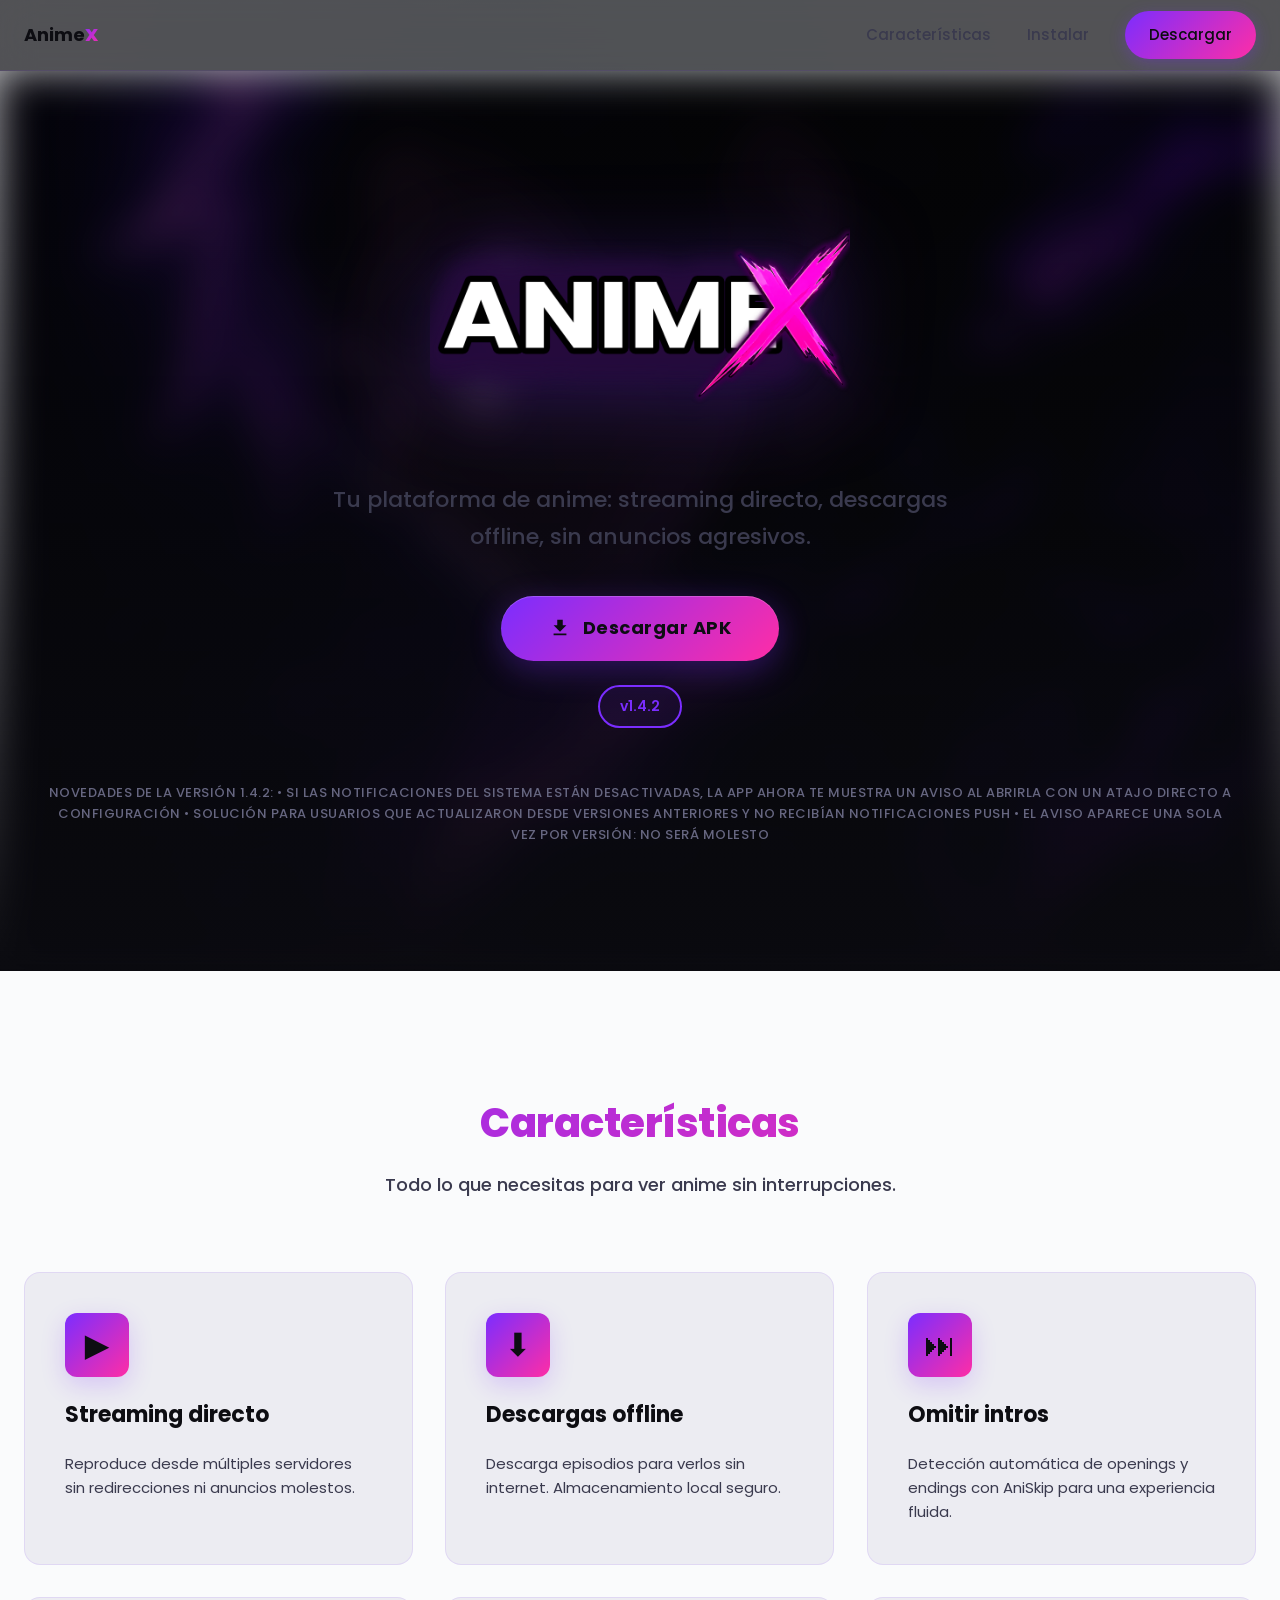
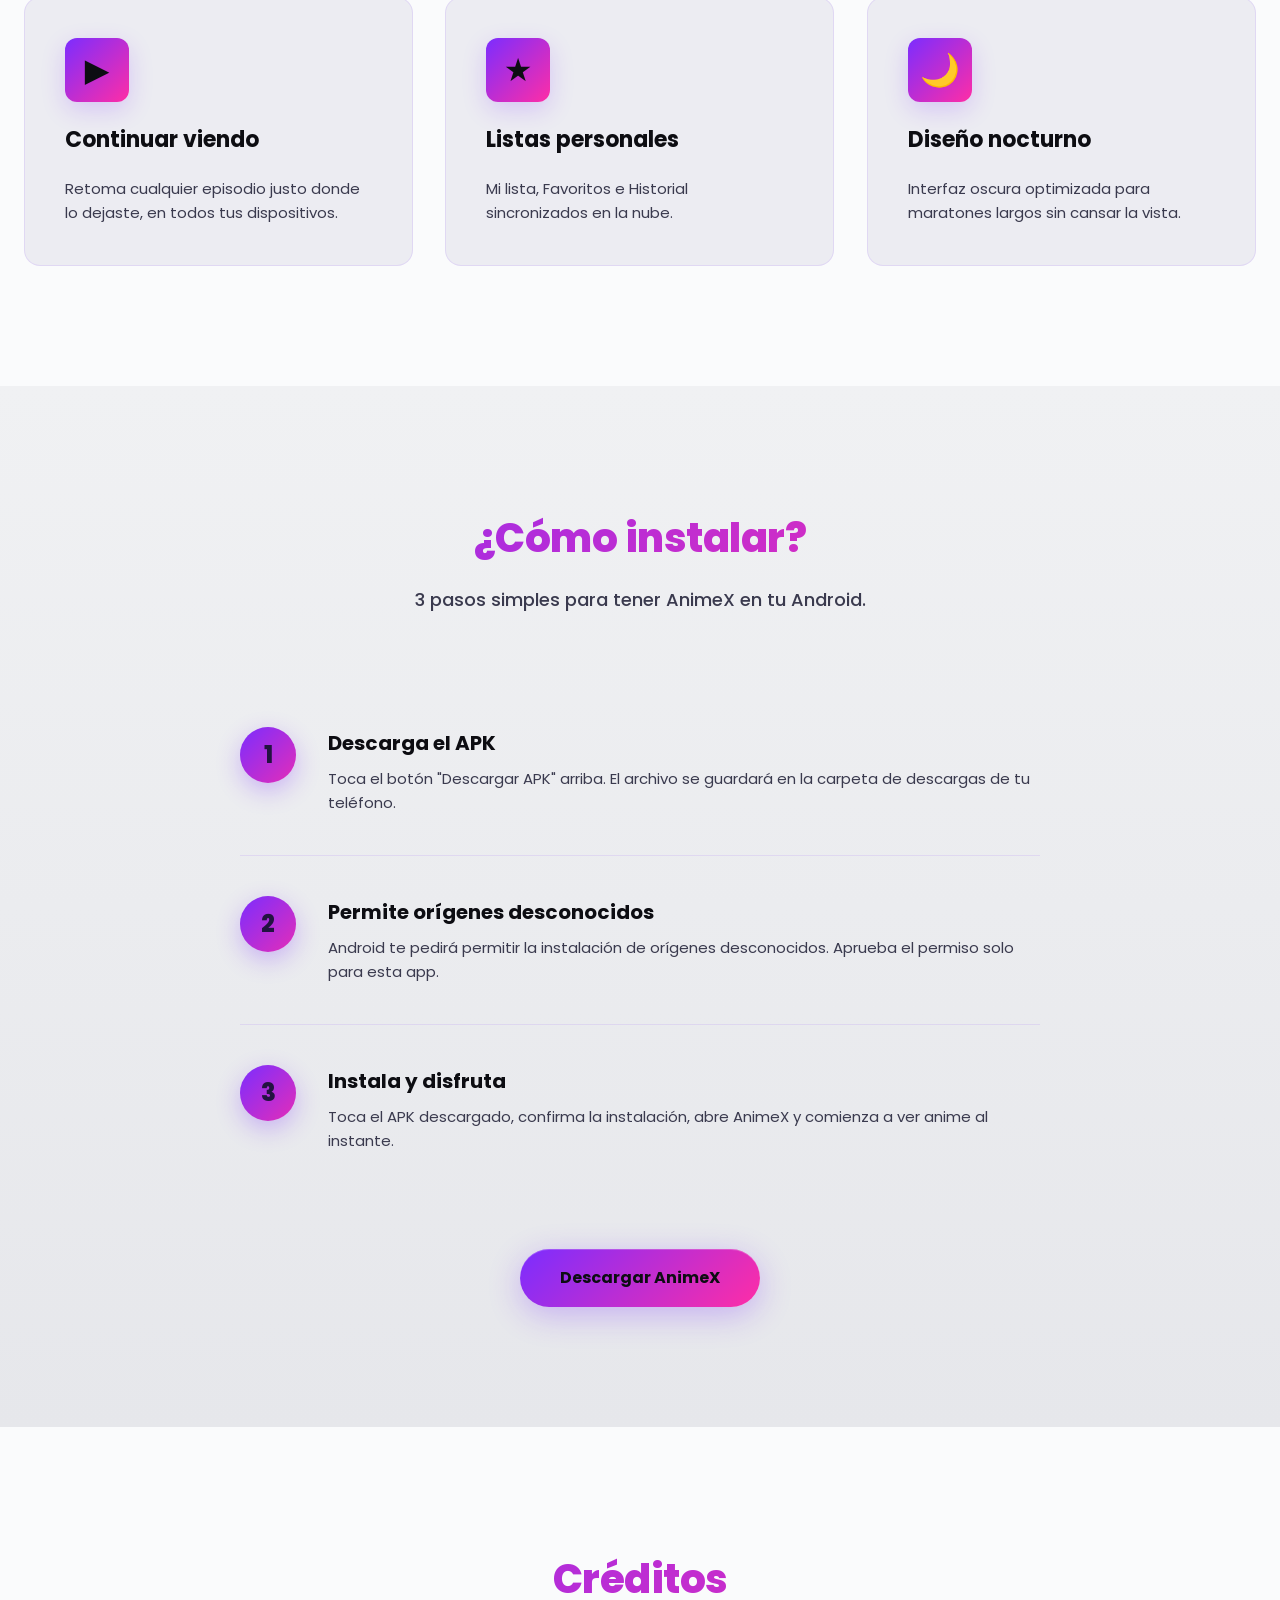
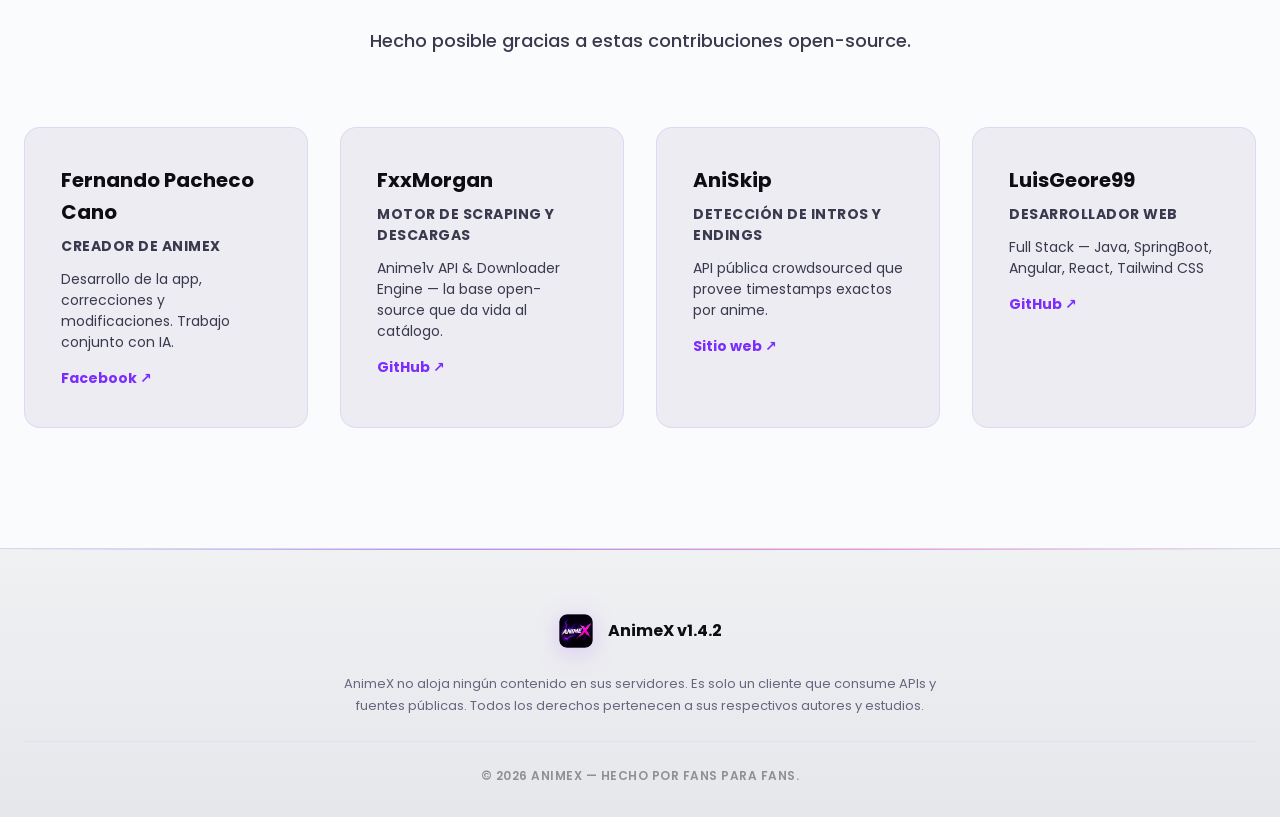
==== index.html @ 06f6b55a "Mejorando la interfaz para la vista Deskstop" ====
<!DOCTYPE html>
<html lang="es">
<head>
    <meta charset="UTF-8">
    <meta name="viewport" content="width=device-width, initial-scale=1.0">
    <meta name="description" content="AnimeX — Plataforma de streaming de anime con descargas offline, sin anuncios agresivos.">
    <meta name="theme-color" content="#0A0A0F">
    <meta name="color-scheme" content="dark light">
    <title>AnimeX — Streaming de anime sin anuncios agresivos</title>
    <link rel="icon" href="assets/icono.ico" type="image/x-icon">
    <link rel="stylesheet" href="styles.css">
    <link href="https://fonts.googleapis.com/css2?family=Poppins:wght@400;500;600;700;800&display=swap" rel="stylesheet">
</head>
<body>

    <!-- ─────── Header ─────── -->
    <header class="header" role="banner">
        <div class="header-inner">
            <a href="/" class="logo" title="AnimeX - Inicio">
                <span>Anime<span class="logo-x">X</span></span>
            </a>
            <nav class="nav" role="navigation" aria-label="Navegación principal">
                <a href="#features" aria-label="Ver características">Características</a>
                <a href="#install" aria-label="Cómo instalar">Instalar</a>
                <a href="#download" class="nav-cta" role="button" aria-label="Descargar APK de AnimeX">Descargar</a>
            </nav>
        </div>
    </header>

    <!-- ─────── Hero ─────── -->
    <section id="hero" class="hero" role="main" aria-label="Sección principal">
        <div class="hero-bg" aria-hidden="true"></div>
        <div class="hero-overlay" aria-hidden="true"></div>
        
        <div class="container hero-content">
            <img src="assets/ANIMEX.webp" alt="AnimeX - Logotipo Principal" class="hero-logo">
            <h1 class="hero-tagline">
                Tu plataforma de anime: streaming directo, descargas offline, sin anuncios agresivos.
            </h1>
        
            <a id="download-btn" href="#" class="btn-primary btn-lg" download aria-label="Descargar aplicación APK">
                <svg width="22" height="22" viewBox="0 0 24 24" fill="currentColor" aria-hidden="true"> 
                    <path d="M5 20h14v-2H5v2zM19 9h-4V3H9v6H5l7 7 7-7z"/>
                </svg>
                Descargar APK
            </a>
            <br>
            <div class="hero-version" role="status" aria-live="polite">
                <span id="version-tag" aria-label="Versión actual">cargando…</span>
            </div>
            <p class="hero-meta" id="release-notes-preview" aria-label="Información de la versión">
                Última versión disponible
            </p>
        </div>
    </section>

    <!-- ─────── Features ─────── -->
    <section id="features" class="section" role="region" aria-labelledby="features-title">
        <div class="container">
            <h2 class="section-title" id="features-title">Características</h2>
            <p class="section-subtitle">Todo lo que necesitas para ver anime sin interrupciones.</p>

            <div class="features-grid" role="list">
                <article class="feature-card" role="listitem">
                    <div class="feature-icon" aria-hidden="true">▶</div>
                    <h3>Streaming directo</h3>
                    <p>Reproduce desde múltiples servidores sin redirecciones ni anuncios molestos.</p>
                </article>
                <article class="feature-card" role="listitem">
                    <div class="feature-icon" aria-hidden="true">⬇</div>
                    <h3>Descargas offline</h3>
                    <p>Descarga episodios para verlos sin internet. Almacenamiento local seguro.</p>
                </article>
                <article class="feature-card" role="listitem">
                    <div class="feature-icon" aria-hidden="true">⏭</div>
                    <h3>Omitir intros</h3>
                    <p>Detección automática de openings y endings con AniSkip para una experiencia fluida.</p>
                </article>
                <article class="feature-card" role="listitem">
                    <div class="feature-icon" aria-hidden="true">▶</div>
                    <h3>Continuar viendo</h3>
                    <p>Retoma cualquier episodio justo donde lo dejaste, en todos tus dispositivos.</p>
                </article>
                <article class="feature-card" role="listitem">
                    <div class="feature-icon" aria-hidden="true">★</div>
                    <h3>Listas personales</h3>
                    <p>Mi lista, Favoritos e Historial sincronizados en la nube.</p>
                </article>
                <article class="feature-card" role="listitem">
                    <div class="feature-icon" aria-hidden="true">🌙</div>
                    <h3>Diseño nocturno</h3>
                    <p>Interfaz oscura optimizada para maratones largos sin cansar la vista.</p>
                </article>
            </div>
        </div>
    </section>

    <!-- ─────── Install ─────── -->
    <section id="install" class="section section-alt" role="region" aria-labelledby="install-title">
        <div class="container">
            <h2 class="section-title" id="install-title">¿Cómo instalar?</h2>
            <p class="section-subtitle">3 pasos simples para tener AnimeX en tu Android.</p>

            <ol class="install-steps" role="list">
                <li role="listitem">
                    <div class="step-num" aria-label="Paso 1">1</div>
                    <div class="step-body">
                        <h3>Descarga el APK</h3>
                        <p>Toca el botón "Descargar APK" arriba. El archivo se guardará en la carpeta de descargas de tu teléfono.</p>
                    </div>
                </li>
                <li role="listitem">
                    <div class="step-num" aria-label="Paso 2">2</div>
                    <div class="step-body">
                        <h3>Permite orígenes desconocidos</h3>
                        <p>Android te pedirá permitir la instalación de orígenes desconocidos. Aprueba el permiso solo para esta app.</p>
                    </div>
                </li>
                <li role="listitem">
                    <div class="step-num" aria-label="Paso 3">3</div>
                    <div class="step-body">
                        <h3>Instala y disfruta</h3>
                        <p>Toca el APK descargado, confirma la instalación, abre AnimeX y comienza a ver anime al instante.</p>
                    </div>
                </li>
            </ol>

            <div class="install-cta">
                <a id="download-btn-2" href="#" class="btn-primary" download aria-label="Descargar AnimeX ahora">Descargar AnimeX</a>
            </div>
        </div>
    </section>

    <!-- ─────── Credits ─────── -->
    <section id="credits" class="section" role="region" aria-labelledby="credits-title">
        <div class="container">
            <h2 class="section-title" id="credits-title">Créditos</h2>
            <p class="section-subtitle">Hecho posible gracias a estas contribuciones open-source.</p>

            <div class="credits-grid" role="list">
                <article class="credit-card" role="listitem">
                    <h3>Fernando Pacheco Cano</h3>
                    <p class="credit-role">Creador de AnimeX</p>
                    <p>Desarrollo de la app, correcciones y modificaciones. Trabajo conjunto con IA.</p>
                    <a href="https://www.facebook.com/hikary.pacheko" target="_blank" rel="noopener noreferrer" class="credit-link">Facebook ↗</a>
                </article>
                <article class="credit-card" role="listitem">
                    <h3>FxxMorgan</h3>
                    <p class="credit-role">Motor de scraping y descargas</p>
                    <p>Anime1v API & Downloader Engine — la base open-source que da vida al catálogo.</p>
                    <a href="https://github.com/FxxMorgan/" target="_blank" rel="noopener noreferrer" class="credit-link">GitHub ↗</a>
                </article>
                <article class="credit-card" role="listitem">
                    <h3>AniSkip</h3>
                    <p class="credit-role">Detección de intros y endings</p>
                    <p>API pública crowdsourced que provee timestamps exactos por anime.</p>
                    <a href="https://aniskip.com" target="_blank" rel="noopener noreferrer" class="credit-link">Sitio web ↗</a>
                </article>
                <article class="credit-card" role="listitem">
                    <h3>LuisGeore99</h3>
                    <p class="credit-role">Desarrollador web</p>
                    <p>Full Stack — Java, SpringBoot, Angular, React, Tailwind CSS</p>
                    <a href="https://github.com/LuisGeorge99" target="_blank" rel="noopener noreferrer" class="credit-link">GitHub ↗</a>
                </article>
            </div>
        </div>
    </section>

    <!-- ─────── Footer ─────── -->
    <footer class="footer" role="contentinfo">
        <div class="container footer-inner">
            <div class="footer-brand">
                <img src="assets/icono.ico" alt="AnimeX" class="footer-logo">
                <span>AnimeX <span id="footer-version">v—</span></span>
            </div>
            <p class="footer-disclaimer">
                AnimeX no aloja ningún contenido en sus servidores.
                Es solo un cliente que consume APIs y fuentes públicas.
                Todos los derechos pertenecen a sus respectivos autores y estudios.
            </p>
            <p class="footer-copy">
                © 2026 AnimeX — Hecho por Fans para Fans.
            </p>
        </div>
    </footer>

    <script src="script.js"></script>
</body>
</html>
---- styles.css ----
/* ───────────────────────── Reset + variables ───────────────────────── */

:root {
    --bg-primary: #0A0A0F;
    --bg-surface: #161620;
    --bg-elevated: #1F1F2E;
    --bg-card: #1A1A26;
    --primary: #7B2DFF;
    --primary-soft: #FF2DA6;
    --accent: #FFBA00;
    --accent-secondary: #00D9FF;
    --text-primary: #FFFFFF;
    --text-secondary: #B3B3CC;
    --text-muted: #7A7A8E;
    --text-faded: #5A5A6E;
    --gradient-premium: linear-gradient(135deg, #7B2DFF 0%, #FF2DA6 100%);
    --gradient-accent: linear-gradient(135deg, #00D9FF 0%, #7B2DFF 100%);
    --gradient-hot: linear-gradient(135deg, #FF2DA6 0%, #FFBA00 100%);
    --shadow-sm: 0 4px 16px rgba(0, 0, 0, 0.3);
    --shadow-md: 0 8px 32px rgba(0, 0, 0, 0.4);
    --shadow-lg: 0 16px 48px rgba(123, 45, 255, 0.15);
    --shadow-glow: 0 0 32px rgba(123, 45, 255, 0.2);

    --radius-sm: 8px;
    --radius-md: 12px;
    --radius-lg: 16px;
    --radius-xl: 24px;
    --radius-full: 999px;
    
    --transition-fast: 0.15s cubic-bezier(0.4, 0, 0.2, 1);
    --transition-base: 0.25s cubic-bezier(0.4, 0, 0.2, 1);
    --transition-slow: 0.4s cubic-bezier(0.4, 0, 0.2, 1);
}

* {
    margin: 0;
    padding: 0;
    box-sizing: border-box;
}

html { 
    scroll-behavior: smooth;
}

body {
    font-family: 'Poppins', system-ui, -apple-system, sans-serif;
    background: var(--bg-primary);
    color: var(--text-primary);
    line-height: 1.6;
    -webkit-font-smoothing: antialiased;
    overflow-x: hidden;
    position: relative;
}

body::before {
    content: '';
    position: fixed;
    top: 0;
    left: 0;
    width: 100%;
    height: 100%;
    background: radial-gradient(circle at 20% 50%, rgba(123, 45, 255, 0.08) 0%, transparent 50%),
                radial-gradient(circle at 80% 80%, rgba(255, 45, 166, 0.08) 0%, transparent 50%),
                radial-gradient(circle at 40% 20%, rgba(0, 217, 255, 0.08) 0%, transparent 50%);
    pointer-events: none;
    z-index: -1;
}

a { 
    color: inherit; 
    text-decoration: none;
    transition: color var(--transition-fast);
}

img { 
    max-width: 100%; 
    display: block;
    transition: transform var(--transition-base), filter var(--transition-base);
}

.container {
    max-width: 1200px;
    margin: 0 auto;
    padding: 0 24px;
}

/* ───────────────────────── Header ───────────────────────── */

.header {
    position: sticky;
    top: 0;
    z-index: 100;
    background: rgba(10, 10, 15, 0.7);
    backdrop-filter: blur(16px);
    -webkit-backdrop-filter: blur(16px);
    border-bottom: 1px solid rgba(123, 45, 255, 0.1);
    transition: all var(--transition-base);
}

.header:hover {
    background: rgba(10, 10, 15, 0.85);
    border-bottom-color: rgba(123, 45, 255, 0.2);
    box-shadow: 0 8px 32px rgba(123, 45, 255, 0.05);
}

.header-inner {
    display: flex;
    align-items: center;
    justify-content: space-between;
    height: 70px;
    max-width: 1400px;
    margin: 0 auto;
    padding: 0 24px;
}

.logo {
    display: flex;
    align-items: center;
    gap: 12px;
    font-weight: 700;
    font-size: 18px;
    transition: transform var(--transition-fast);
}

.logo:hover {
    transform: scale(1.05);
}

.logo-icon {
    width: 36px;
    height: 36px;
    border-radius: var(--radius-md);
    transition: all var(--transition-base);
    filter: drop-shadow(0 4px 12px rgba(123, 45, 255, 0.2));
}

.logo:hover .logo-icon {
    filter: drop-shadow(0 8px 20px rgba(123, 45, 255, 0.4));
    transform: scale(1.1);
}

.logo-x {
    background: var(--gradient-premium);
    -webkit-background-clip: text;
    -webkit-text-fill-color: transparent;
    background-clip: text;
    font-weight: 800;
}

.nav {
    display: flex;
    align-items: center;
    gap: 36px;
}

.nav a {
    color: var(--text-secondary);
    font-weight: 500;
    font-size: 15px;
    position: relative;
    transition: color var(--transition-fast);
}

.nav a::after {
    content: '';
    position: absolute;
    bottom: -4px;
    left: 0;
    width: 0;
    height: 2px;
    background: var(--gradient-premium);
    transition: width var(--transition-base);
}

.nav a:hover {
    color: var(--text-primary);
}

.nav a:hover::after {
    width: 100%;
}

.nav-cta {
    background: var(--gradient-premium);
    color: var(--text-primary) !important;
    padding: 12px 24px;
    border-radius: var(--radius-full);
    font-weight: 600;
    box-shadow: 0 4px 16px rgba(123, 45, 255, 0.3);
    transition: all var(--transition-base);
    position: relative;
    overflow: hidden;
}

.nav-cta::before {
    content: '';
    position: absolute;
    top: 0;
    left: -100%;
    width: 100%;
    height: 100%;
    background: linear-gradient(90deg, transparent, rgba(255, 255, 255, 0.3), transparent);
    transition: left var(--transition-slow);
}

.nav-cta:hover::before {
    left: 100%;
}


@media (max-width: 768px) {
    .header-inner {
        height: 60px;
        padding: 0 16px;
    }
    
    .logo {
        font-size: 16px;
    }
    
    .nav {
        gap: 20px;
    }
    
    .nav a:not(.nav-cta) { 
        display: none; 
    }
}

/* ───────────────────────── Hero ───────────────────────── */

.hero {
    position: relative;
    min-height: 100vh;
    display: flex;
    align-items: center;
    justify-content: center;
    overflow: hidden;
    padding: 80px 24px;
}

.hero-bg {
    position: absolute;
    inset: 0;
    background-image: url('assets/animex-fondo.webp');
    background-repeat: no-repeat;
    background-size: cover;
    background-position: center;
    filter: blur(20px) brightness(0.35) saturate(1.2);
    animation: zoomBg 20s ease-in-out infinite;
}

@keyframes zoomBg {
    0%, 100% { transform: scale(1); }
    50% { transform: scale(1.05); }
}

.hero-overlay {
    position: absolute;
    inset: 0;
    background: linear-gradient(
        to bottom,
        rgba(10, 10, 15, 0.3) 0%,
        rgba(10, 10, 15, 0.6) 50%,
        rgba(10, 10, 15, 1) 100%
    );
    animation: fadeInOverlay 1.5s ease-out forwards;
}

@keyframes fadeInOverlay {
    from { opacity: 0; }
    to { opacity: 1; }
}

.hero-content {
    position: relative;
    z-index: 1;
    text-align: center;
    max-width: 900px;
    animation: slideUp 1s ease-out forwards;
}

@keyframes slideUp {
    from {
        opacity: 0;
        transform: translateY(40px);
    }
    to {
        opacity: 1;
        transform: translateY(0);
    }
}

.hero-logo {
    max-width: 420px;
    width: 90%;
    margin: 0 auto 48px;
    filter: drop-shadow(0 12px 48px rgba(123, 45, 255, 0.3));
    animation: floatIn 1.2s ease-out 0.2s forwards;
    animation-fill-mode: both;
    opacity: 0;
}

@keyframes floatIn {
    from {
        opacity: 0;
        transform: translateY(20px) scale(0.95);
    }
    to {
        opacity: 1;
        transform: translateY(0) scale(1);
    }
}

.hero-logo:hover {
    filter: drop-shadow(0 16px 64px rgba(123, 45, 255, 0.5));
    transform: scale(1.02);
}

.hero-tagline {
    font-size: 22px;
    color: var(--text-secondary);
    max-width: 680px;
    margin: 0 auto 40px;
    line-height: 1.7;
    font-weight: 500;
    animation: slideUp 1s ease-out 0.3s forwards;
    animation-fill-mode: both;
    opacity: 0;
}

.hero-version {
    display: inline-block;
    margin-top: 24px;
    padding: 8px 20px;
    border: 2px solid var(--primary);
    border-radius: var(--radius-full);
    margin-bottom: 36px;
    font-weight: 600;
    font-size: 14px;
    color: var(--primary);
    background: rgba(123, 45, 255, 0.08);
    animation: slideUp 1s ease-out 0.4s forwards;
    animation-fill-mode: both;
    opacity: 0;
    transition: all var(--transition-base);
}

.hero-version:hover {
    background: rgba(123, 45, 255, 0.15);
    box-shadow: 0 0 20px rgba(123, 45, 255, 0.3);
    transform: scale(1.05);
}

.hero-meta {
    margin-top: 20px;
    color: var(--text-muted);
    font-size: 13px;
    font-weight: 500;
    letter-spacing: 0.5px;
    text-transform: uppercase;
    animation: slideUp 1s ease-out 0.5s forwards;
    animation-fill-mode: both;
    opacity: 0;
}

@media (max-width: 768px) {
    .hero {
        min-height: 85vh;
        padding: 60px 16px;
    }
    
    .hero-tagline { 
        font-size: 18px;
        margin-bottom: 32px;
    }
    
    .hero-logo { 
        max-width: 300px;
        margin-bottom: 36px;
    }
}

/* ───────────────────────── Buttons ───────────────────────── */

.btn-primary {
    display: inline-flex;
    align-items: center;
    justify-content: center;
    gap: 12px;
    padding: 16px 40px;
    background: var(--gradient-premium);
    color: var(--text-primary);
    font-weight: 700;
    font-size: 16px;
    border-radius: var(--radius-full);
    cursor: pointer;
    transition: all var(--transition-base);
    box-shadow: 0 8px 32px rgba(123, 45, 255, 0.3), inset 0 1px 0 rgba(255, 255, 255, 0.2);
    position: relative;
    overflow: hidden;
    animation: slideUp 1s ease-out 0.6s forwards;
    animation-fill-mode: both;
    opacity: 0;
}

.btn-primary::before {
    content: '';
    position: absolute;
    top: 0;
    left: -100%;
    width: 100%;
    height: 100%;
    background: linear-gradient(90deg, transparent, rgba(255, 255, 255, 0.4), transparent);
    transition: left var(--transition-slow);
    z-index: 1;
}

.btn-primary:hover::before {
    left: 100%;
}


.btn-primary svg {
    width: 22px;
    height: 22px;
    transition: transform var(--transition-base);
}

.btn-primary:hover svg {
    animation: bounce 0.6s infinite ease-in-out;
}

@keyframes bounce {
    0%, 100% { transform: translateY(0); }
    50% { transform: translateY(-4px); }
}

.btn-lg {
    padding: 18px 48px;
    font-size: 18px;
    letter-spacing: 0.5px;
}

/* ───────────────────────── Sections ───────────────────────── */

.section {
    padding: 120px 0;
    position: relative;
}

.section-alt {
    background: linear-gradient(180deg, var(--bg-surface) 0%, var(--bg-elevated) 100%);
}

.section-title {
    text-align: center;
    font-size: 40px;
    font-weight: 800;
    margin-bottom: 16px;
    background: var(--gradient-premium);
    -webkit-background-clip: text;
    -webkit-text-fill-color: transparent;
    background-clip: text;
    letter-spacing: -0.5px;
}

.section-subtitle {
    text-align: center;
    color: var(--text-secondary);
    font-size: 18px;
    margin-bottom: 72px;
    font-weight: 500;
    max-width: 600px;
    margin-left: auto;
    margin-right: auto;
}

@media (max-width: 768px) {
    .section { 
        padding: 80px 0; 
    }
    
    .section-title { 
        font-size: 28px; 
    }
    
    .section-subtitle {
        font-size: 16px;
        margin-bottom: 48px;
    }
}

/* ───────────────────────── Features ───────────────────────── */

.features-grid {
    display: grid;
    grid-template-columns: repeat(auto-fit, minmax(320px, 1fr));
    gap: 32px;
    max-width: 1400px;
    margin: 0 auto;
}

.feature-card {
    background: var(--bg-card);
    border: 1px solid rgba(123, 45, 255, 0.1);
    border-radius: var(--radius-lg);
    padding: 40px;
    transition: all var(--transition-base);
    position: relative;
    overflow: hidden;
    display: flex;
    flex-direction: column;
    gap: 20px;
    animation: scaleIn 0.6s ease-out both;
}

@keyframes scaleIn {
    from {
        opacity: 0;
        transform: scale(0.95);
    }
    to {
        opacity: 1;
        transform: scale(1);
    }
}

.feature-card:nth-child(1) { animation-delay: 0.1s; }
.feature-card:nth-child(2) { animation-delay: 0.2s; }
.feature-card:nth-child(3) { animation-delay: 0.3s; }
.feature-card:nth-child(4) { animation-delay: 0.4s; }
.feature-card:nth-child(5) { animation-delay: 0.5s; }
.feature-card:nth-child(6) { animation-delay: 0.6s; }

.feature-card::before {
    content: '';
    position: absolute;
    top: 0;
    left: 0;
    right: 0;
    height: 1px;
    background: linear-gradient(90deg, transparent, var(--primary), transparent);
    opacity: 0;
    transition: opacity var(--transition-base);
}

.feature-card:hover {
    transform: translateY(-8px) scale(1.02);
    border-color: rgba(123, 45, 255, 0.3);
    box-shadow: 0 16px 48px rgba(123, 45, 255, 0.15), inset 0 1px 0 rgba(123, 45, 255, 0.1);
}

.feature-card:hover::before {
    opacity: 1;
}

.feature-icon {
    width: 64px;
    height: 64px;
    border-radius: var(--radius-md);
    background: var(--gradient-premium);
    display: flex;
    align-items: center;
    justify-content: center;
    font-size: 32px;
    transition: all var(--transition-base);
    box-shadow: 0 8px 24px rgba(123, 45, 255, 0.2);
    flex-shrink: 0;
}

.feature-card:hover .feature-icon {
    transform: scale(1.2) rotate(5deg);
    box-shadow: 0 12px 36px rgba(123, 45, 255, 0.4);
}

.feature-card h3 {
    font-size: 22px;
    font-weight: 700;
    margin: 0;
    color: var(--text-primary);
}

.feature-card p {
    color: var(--text-secondary);
    font-size: 15px;
    line-height: 1.6;
    margin: 0;
    flex-grow: 1;
}

/* ───────────────────────── Install ───────────────────────── */

.install-steps {
    list-style: none;
    max-width: 800px;
    margin: 0 auto;
    counter-reset: step;
}

.install-steps li {
    display: flex;
    align-items: flex-start;
    gap: 32px;
    padding: 40px 0;
    border-bottom: 1px solid rgba(123, 45, 255, 0.1);
    transition: all var(--transition-base);
    animation: slideIn 0.6s ease-out both;
}

@keyframes slideIn {
    from {
        opacity: 0;
        transform: translateX(-30px);
    }
    to {
        opacity: 1;
        transform: translateX(0);
    }
}

.install-steps li:nth-child(1) { animation-delay: 0.1s; }
.install-steps li:nth-child(2) { animation-delay: 0.2s; }
.install-steps li:nth-child(3) { animation-delay: 0.3s; }

.install-steps li:hover {
    transform: translateX(8px);
}

.install-steps li:last-child { 
    border-bottom: none; 
}

.step-num {
    flex-shrink: 0;
    width: 56px;
    height: 56px;
    border-radius: 50%;
    background: var(--gradient-premium);
    color: var(--text-primary);
    display: flex;
    align-items: center;
    justify-content: center;
    font-weight: 800;
    font-size: 24px;
    box-shadow: 0 8px 24px rgba(123, 45, 255, 0.3);
    transition: all var(--transition-base);
    position: relative;
}

.step-num::after {
    content: '';
    position: absolute;
    inset: 0;
    border-radius: 50%;
    background: rgba(123, 45, 255, 0.2);

}



.install-steps li:hover .step-num {
    transform: scale(1.15);
    box-shadow: 0 12px 36px rgba(123, 45, 255, 0.5);
}

.step-body h3 {
    font-size: 20px;
    font-weight: 700;
    margin-bottom: 8px;
    color: var(--text-primary);
}

.step-body p {
    color: var(--text-secondary);
    font-size: 15px;
    line-height: 1.6;
    margin: 0;
}

.install-cta {
    text-align: center;
    margin-top: 56px;
}

/* ───────────────────────── Credits ───────────────────────── */

.credits-grid {
    display: grid;
    grid-template-columns: repeat(auto-fit, minmax(280px, 1fr));
    gap: 32px;
    max-width: 1400px;
    margin: 0 auto;
}

.credit-card {
    background: var(--bg-card);
    border: 1px solid rgba(123, 45, 255, 0.1);
    border-radius: var(--radius-lg);
    padding: 36px;
    transition: all var(--transition-base);
    position: relative;
    overflow: hidden;
    animation: scaleIn 0.6s ease-out both;
}


.credit-card:nth-child(1) { animation-delay: 0.1s; }
.credit-card:nth-child(2) { animation-delay: 0.2s; }
.credit-card:nth-child(3) { animation-delay: 0.3s; }
.credit-card:nth-child(4) { animation-delay: 0.4s; }

.credit-card::before {
    content: '';
    position: absolute;
    top: 0;
    left: 0;
    right: 0;
    height: 3px;
    background: var(--gradient-premium);
    transform: scaleX(0);
    transform-origin: left;
    transition: transform var(--transition-base);
}

.credit-card:hover::before {
    transform: scaleX(1);
}

.credit-card:hover {
    transform: translateY(-6px);
    border-color: rgba(123, 45, 255, 0.3);
    box-shadow: 0 12px 40px rgba(123, 45, 255, 0.15), inset 0 1px 0 rgba(123, 45, 255, 0.1);
}

.credit-card h3 {
    font-size: 20px;
    font-weight: 700;
    margin-bottom: 8px;
    color: var(--text-primary);
}

.credit-role {
    color: var(--primary);
    font-size: 13px;
    font-weight: 700;
    margin-bottom: 16px;
    text-transform: uppercase;
    letter-spacing: 0.5px;
}

.credit-card > p {
    color: var(--text-secondary);
    font-size: 14px;
    margin-bottom: 12px;
    line-height: 1.5;
}

.credit-link {
    display: inline-block;
    color: var(--primary);
    font-weight: 700;
    font-size: 14px;
    transition: all var(--transition-base);
    position: relative;
    text-decoration: none;
}

.credit-link::after {
    content: '';
    position: absolute;
    bottom: -2px;
    left: 0;
    width: 0;
    height: 2px;
    background: var(--gradient-premium);
    transition: width var(--transition-base);
}

.credit-link:hover {
    color: var(--primary-soft);
    transform: translateX(4px);
}

.credit-link:hover::after {
    width: 100%;
}

/* ───────────────────────── Footer ───────────────────────── */

.footer {
    background: linear-gradient(180deg, var(--bg-surface) 0%, var(--bg-elevated) 100%);
    border-top: 1px solid rgba(123, 45, 255, 0.1);
    padding: 64px 0 32px;
    position: relative;
    overflow: hidden;
}

.footer::before {
    content: '';
    position: absolute;
    top: 0;
    left: 0;
    right: 0;
    height: 1px;
    background: linear-gradient(90deg, transparent, var(--primary), var(--primary-soft), transparent);
    opacity: 0.5;
}

.footer-inner {
    text-align: center;
    max-width: 800px;
    margin: 0 auto;
}

.footer-brand {
    display: inline-flex;
    align-items: center;
    gap: 14px;
    margin-bottom: 24px;
    font-weight: 700;
    font-size: 16px;
    transition: all var(--transition-base);
}



.footer-brand img {
    width: 36px;
    height: 36px;
    border-radius: var(--radius-sm);
    transition: all var(--transition-base);
    filter: drop-shadow(0 4px 12px rgba(123, 45, 255, 0.2));
}

.footer-brand:hover img {
    filter: drop-shadow(0 8px 20px rgba(123, 45, 255, 0.4));
    transform: scale(1.1);
}

.footer-disclaimer {
    color: var(--text-muted);
    font-size: 13px;
    line-height: 1.7;
    margin-bottom: 24px;
    max-width: 600px;
    margin-left: auto;
    margin-right: auto;
}

.footer-copy {
    color: var(--text-faded);
    font-size: 12px;
    letter-spacing: 0.5px;
    text-transform: uppercase;
    font-weight: 600;
    padding-top: 24px;
    border-top: 1px solid rgba(123, 45, 255, 0.05);
}



/* ───────────────────────── Utilities ───────────────────────── */

.container {
    max-width: 1400px;
    margin: 0 auto;
    padding: 0 24px;
}


*:focus-visible {
    outline: 2px solid var(--primary);
    outline-offset: 4px;
}


::selection {
    background: var(--gradient-premium);
    color: var(--text-primary);
}

::-moz-selection {
    background: var(--gradient-premium);
    color: var(--text-primary);
}


@media (prefers-reduced-motion: reduce) {
    * {
        animation-duration: 0.01ms !important;
        animation-iteration-count: 1 !important;
        transition-duration: 0.01ms !important;
        scroll-behavior: auto !important;
    }
}


@media (prefers-color-scheme: light) {
    :root {
        --bg-primary: #FAFBFC;
        --bg-surface: #F0F1F3;
        --bg-elevated: #E6E7EB;
        --bg-card: #ECECF2;
        --text-primary: #0D0D12;
        --text-secondary: #3A3A4E;
        --text-muted: #666680;
        --text-faded: #909090;
    }
    
    body::before {
        background: radial-gradient(circle at 20% 50%, rgba(123, 45, 255, 0.04) 0%, transparent 50%),
                    radial-gradient(circle at 80% 80%, rgba(255, 45, 166, 0.04) 0%, transparent 50%),
                    radial-gradient(circle at 40% 20%, rgba(0, 217, 255, 0.04) 0%, transparent 50%);
    }
}

/* Responsive */
@media (max-width: 1200px) {
    .container {
        padding: 0 20px;
    }
}

@media (max-width: 768px) {
    .container {
        padding: 0 16px;
    }
    
    .features-grid {
        gap: 20px;
    }
    
    .feature-card {
        padding: 28px;
    }
    
    .credits-grid {
        gap: 20px;
    }
    
    .credit-card {
        padding: 28px;
    }
}

@media (max-width: 480px) {
    :root {
        font-size: 14px;
    }
    
    .section-title {
        font-size: 24px;
    }
    
    .section-subtitle {
        font-size: 14px;
        margin-bottom: 40px;
    }
    
    .feature-card {
        padding: 20px;
    }
    
    .step-num {
        width: 48px;
        height: 48px;
        font-size: 20px;
    }
    
    .install-steps li {
        gap: 20px;
        padding: 24px 0;
    }
}
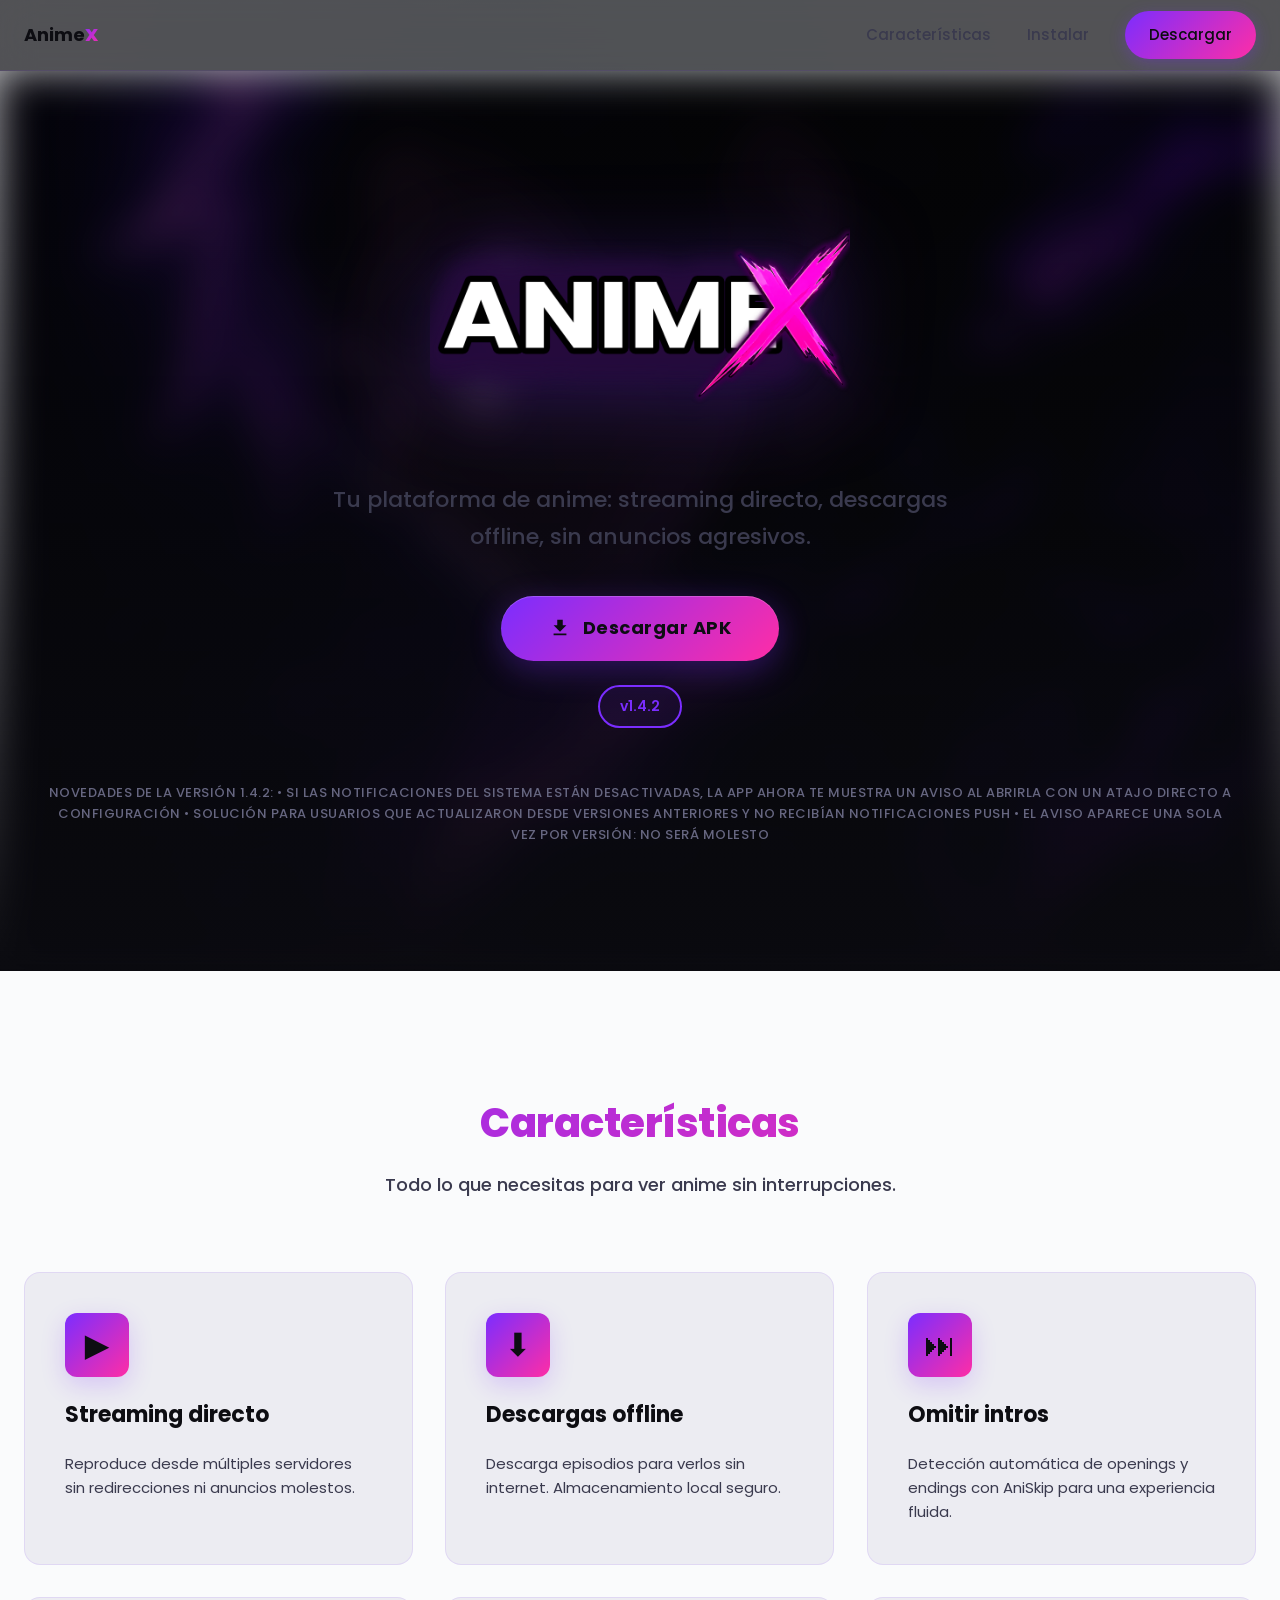
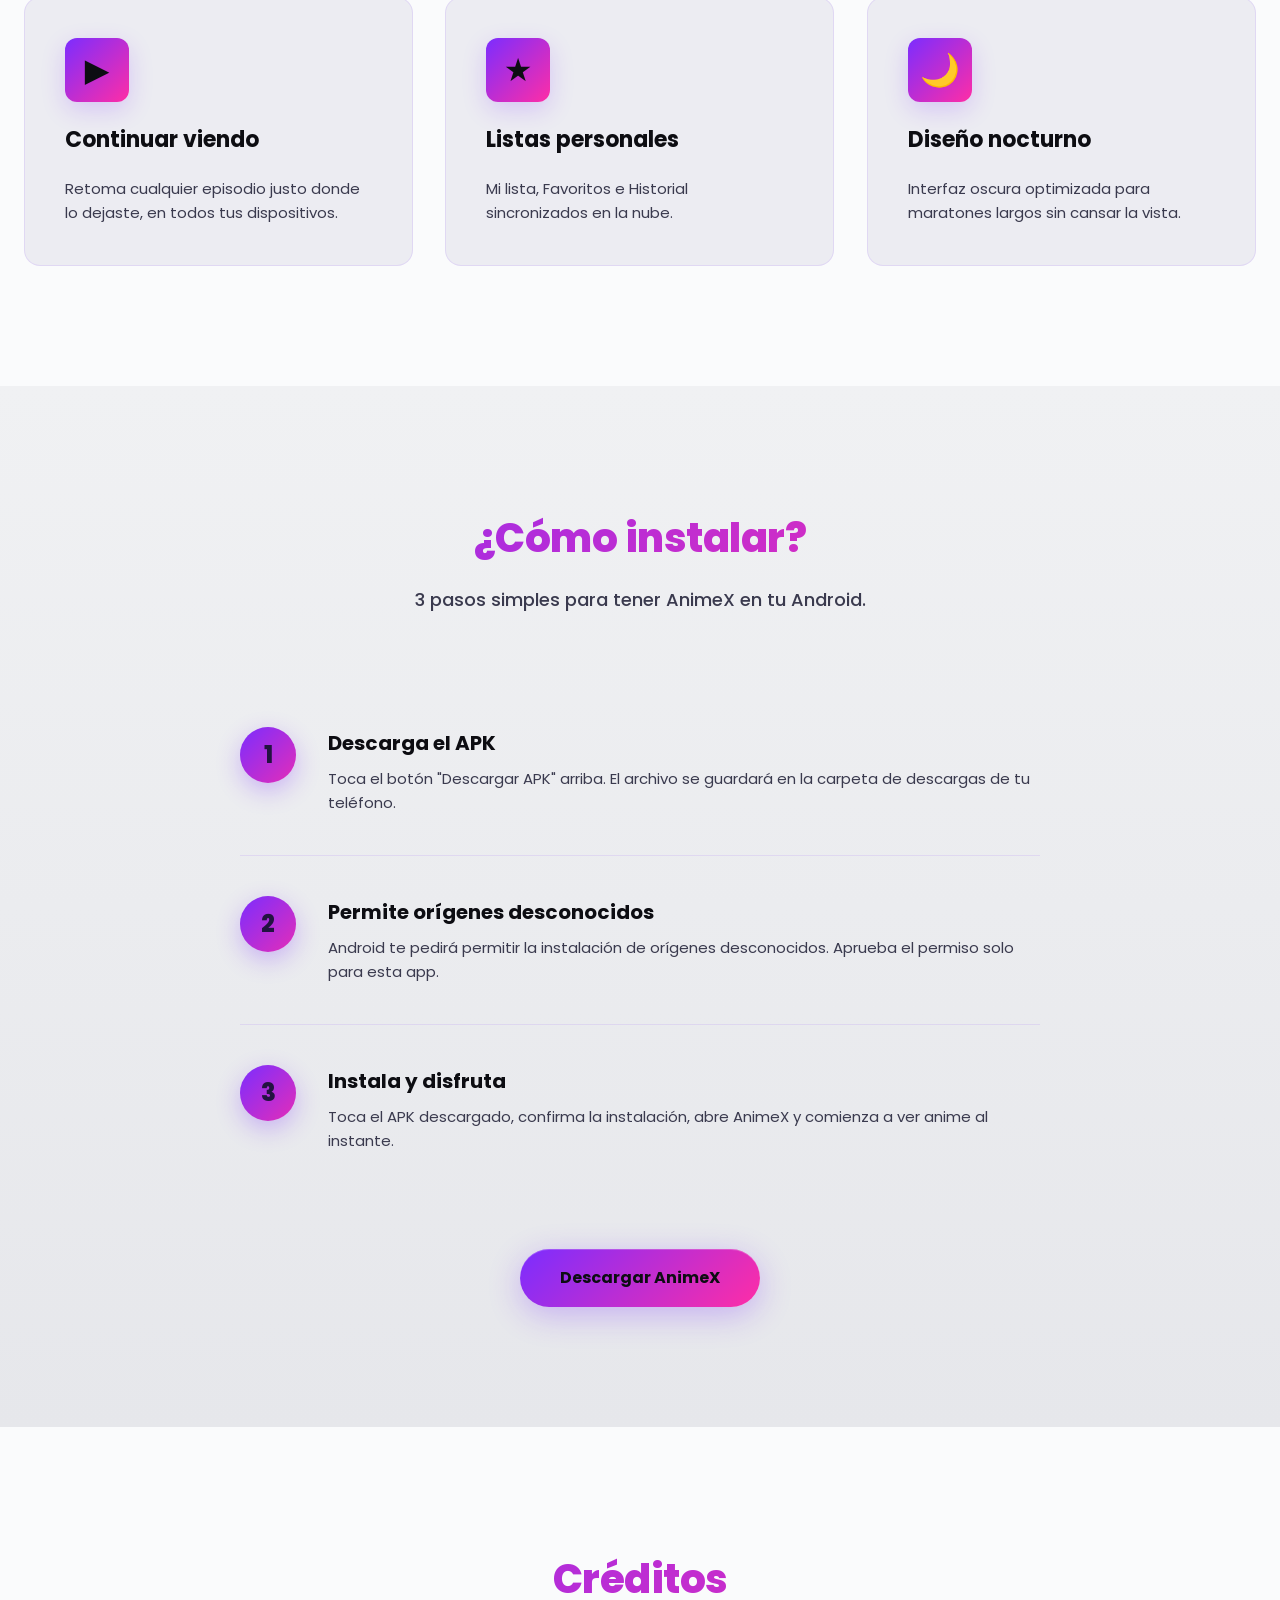
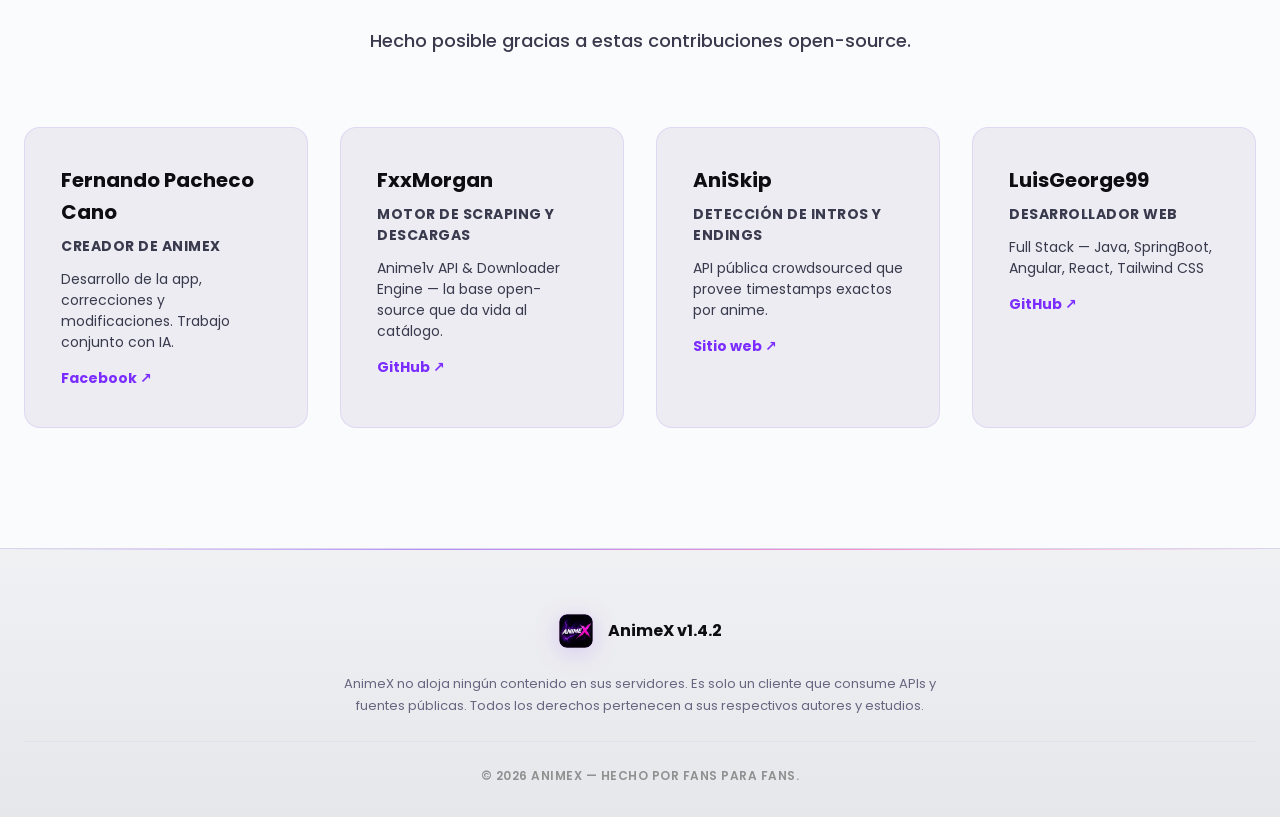
==== commit d7c2e377: "Correcion de cart Correcion de mi nombre. Luis Geore a Luis George" ====
--- a/index.html
+++ b/index.html
@@ -157,7 +157,7 @@
                     <a href="https://aniskip.com" target="_blank" rel="noopener noreferrer" class="credit-link">Sitio web ↗</a>
                 </article>
                 <article class="credit-card" role="listitem">
-                    <h3>LuisGeore99</h3>
+                    <h3>LuisGeorge99</h3>
                     <p class="credit-role">Desarrollador web</p>
                     <p>Full Stack — Java, SpringBoot, Angular, React, Tailwind CSS</p>
                     <a href="https://github.com/LuisGeorge99" target="_blank" rel="noopener noreferrer" class="credit-link">GitHub ↗</a>
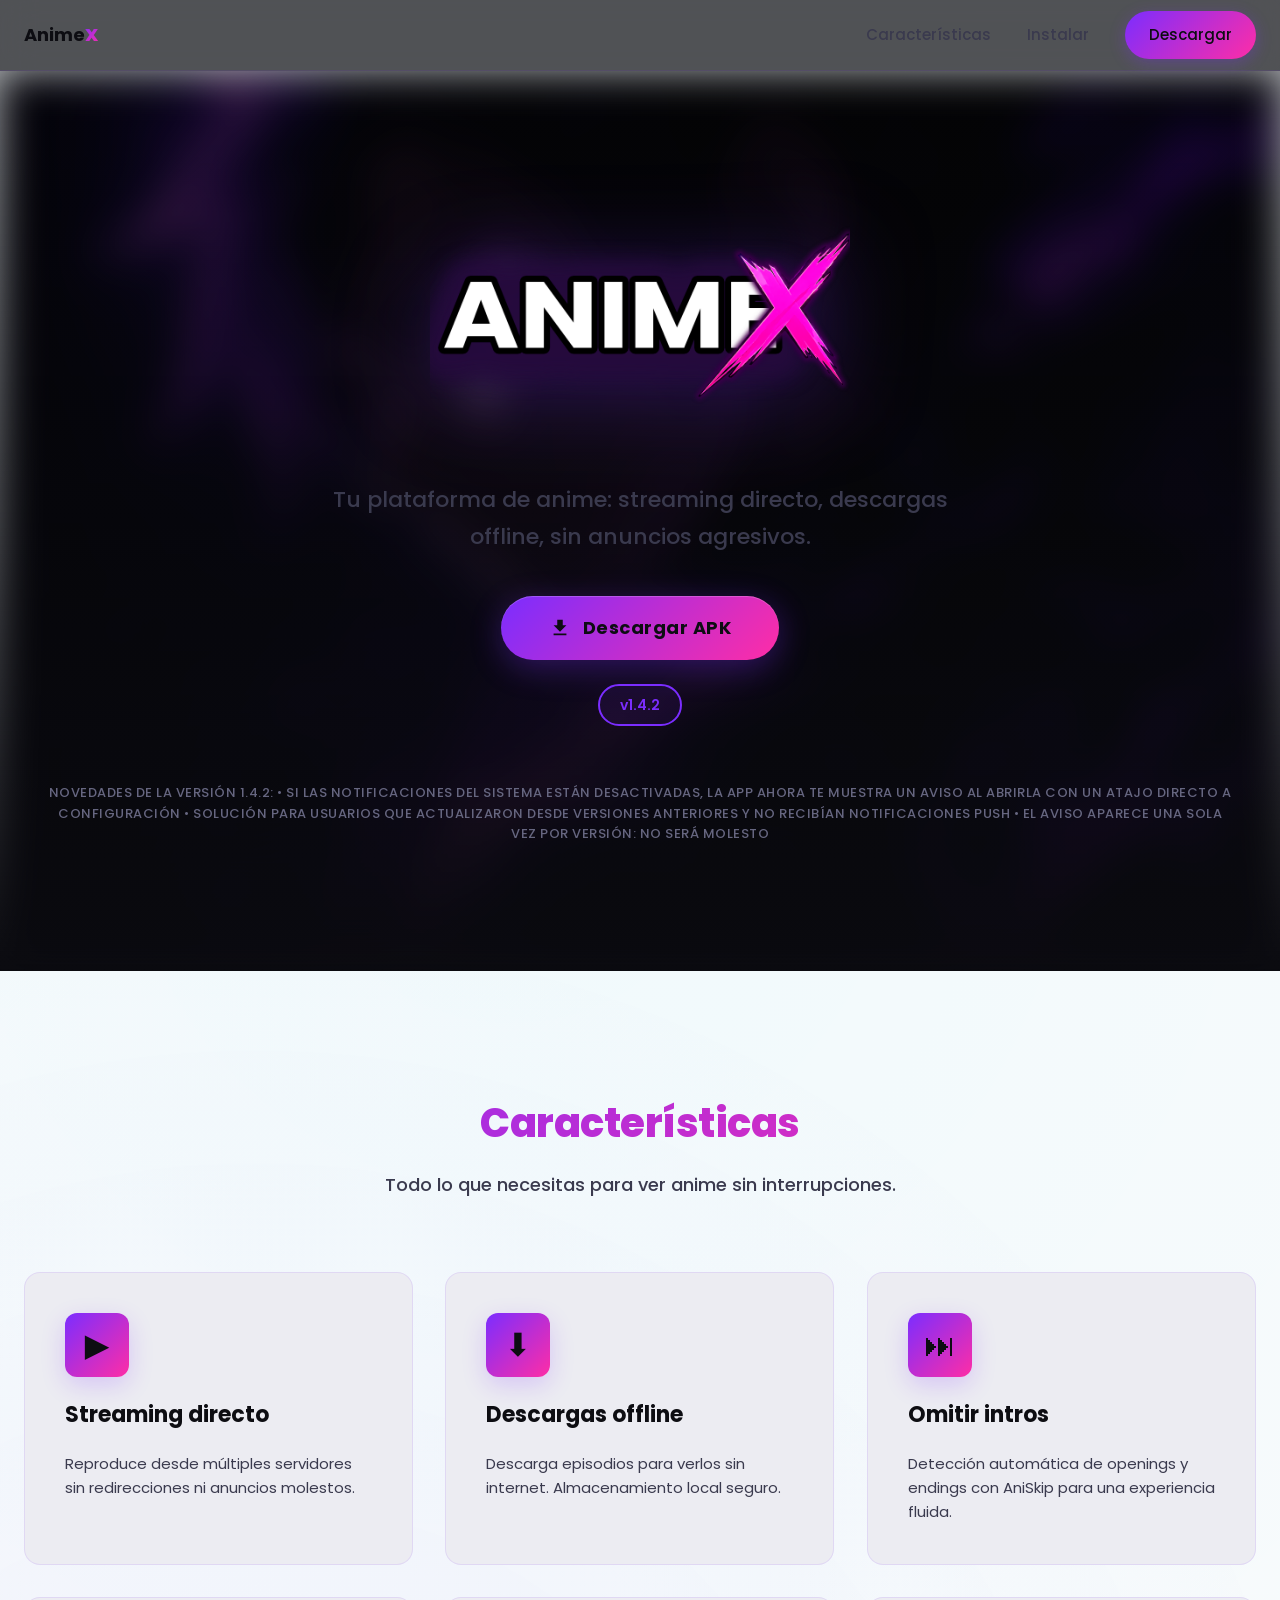
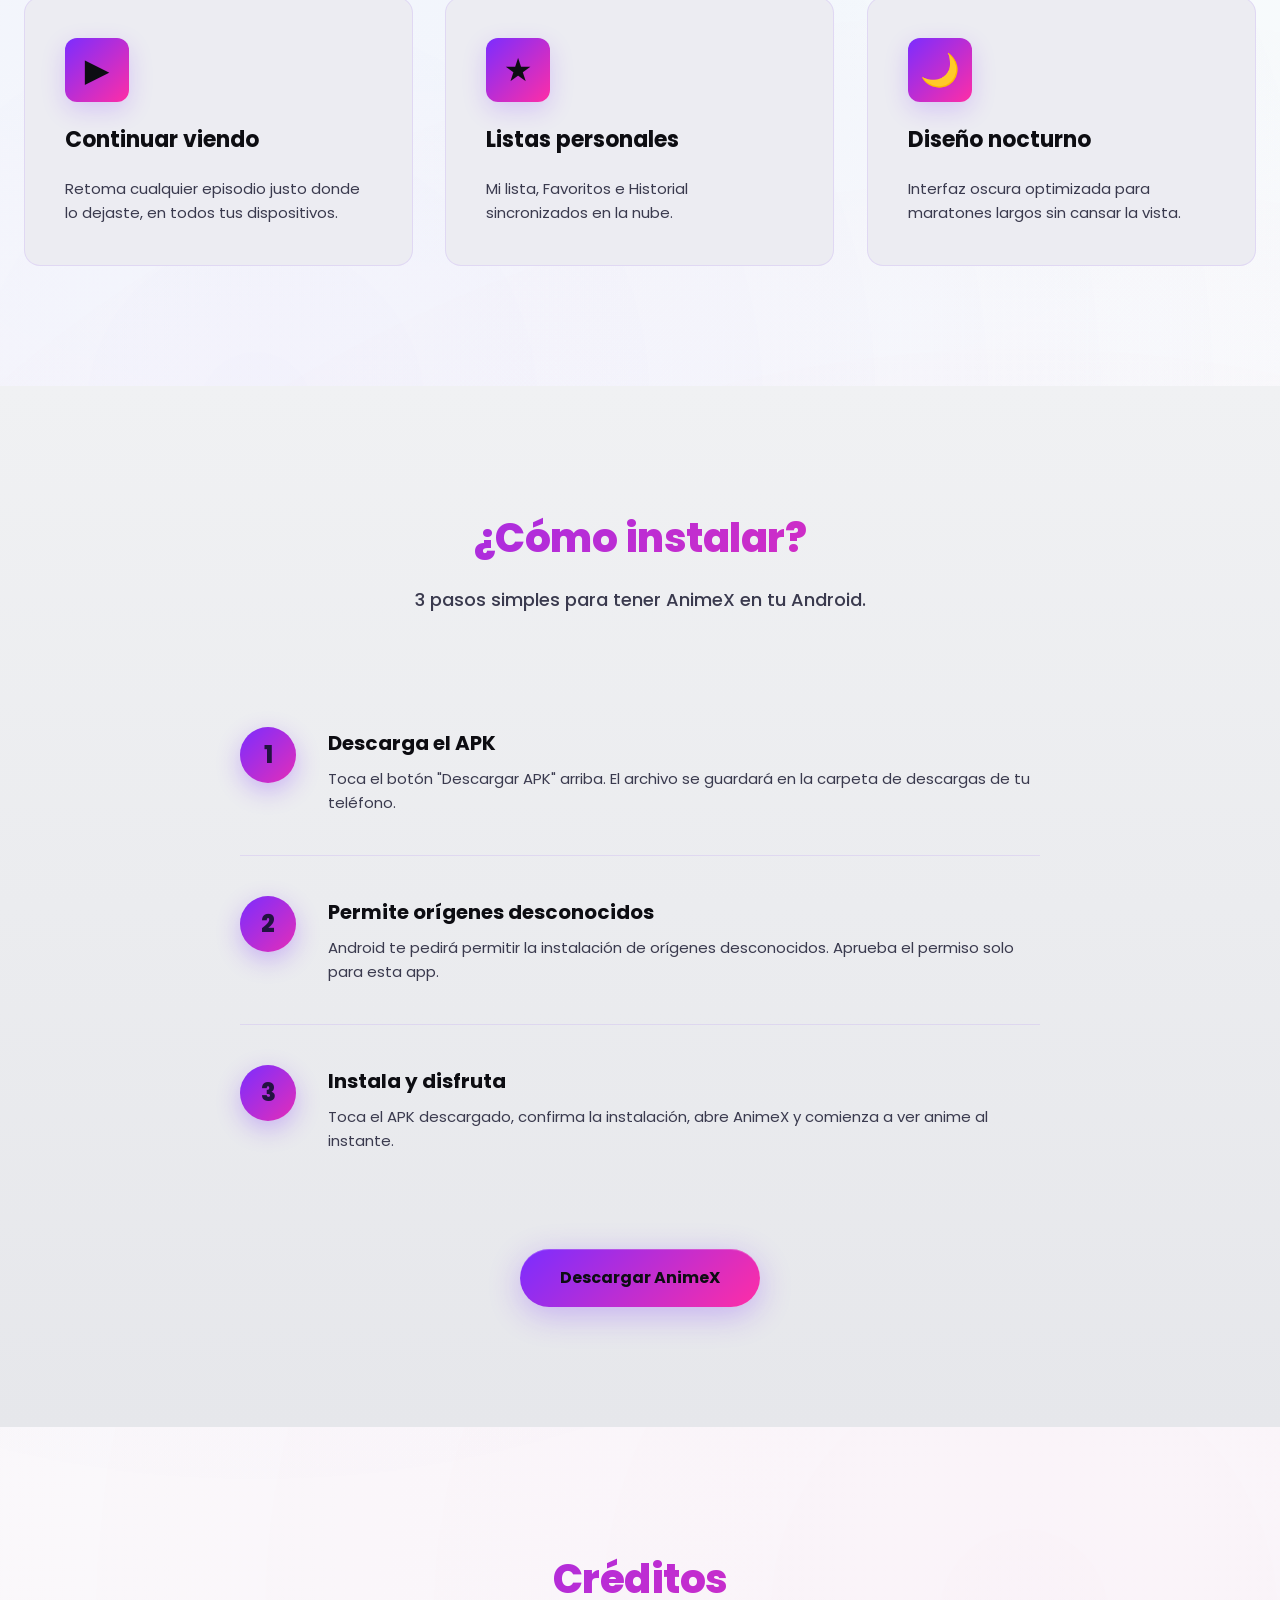
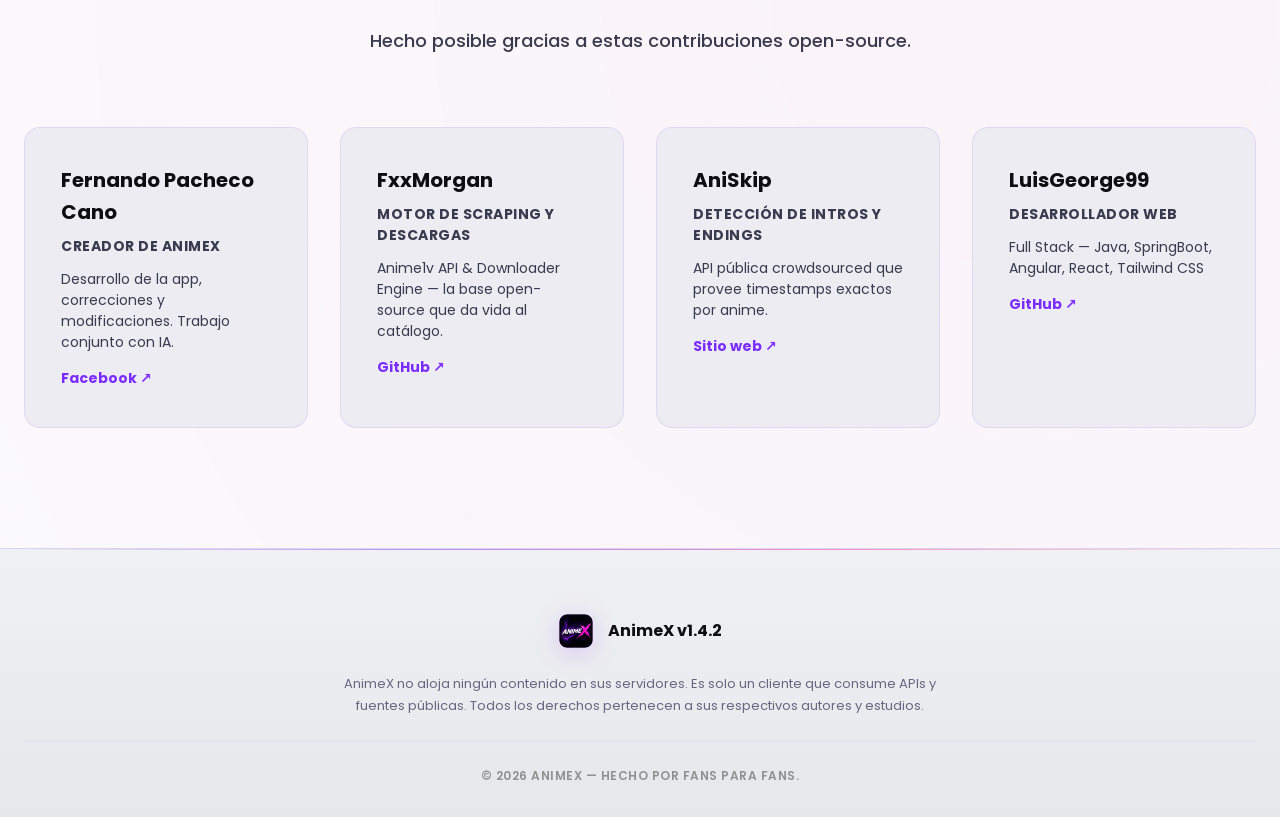
==== commit 9769ee22: "Mejorando el performance" ====
--- a/index.html
+++ b/index.html
@@ -7,7 +7,7 @@
     <meta name="theme-color" content="#0A0A0F">
     <meta name="color-scheme" content="dark light">
     <title>AnimeX — Streaming de anime sin anuncios agresivos</title>
-    <link rel="icon" href="assets/icono.ico" type="image/x-icon">
+    <link rel="preload" as="image" href="assets/ANIMEX.webp" fetchpriority="high">
     <link rel="stylesheet" href="styles.css">
     <link href="https://fonts.googleapis.com/css2?family=Poppins:wght@400;500;600;700;800&display=swap" rel="stylesheet">
 </head>
@@ -33,7 +33,7 @@
         <div class="hero-overlay" aria-hidden="true"></div>
         
         <div class="container hero-content">
-            <img src="assets/ANIMEX.webp" alt="AnimeX - Logotipo Principal" class="hero-logo">
+            <img src="assets/ANIMEX.webp" alt="AnimeX - Logotipo Principal" class="hero-logo" width="600" height="236" fetchpriority="high">
             <h1 class="hero-tagline">
                 Tu plataforma de anime: streaming directo, descargas offline, sin anuncios agresivos.
             </h1>
@@ -184,6 +184,6 @@
         </div>
     </footer>
 
-    <script src="script.js"></script>
+    <script src="script.js" defer></script>
 </body>
 </html>
--- a/styles.css
+++ b/styles.css
@@ -54,7 +54,7 @@
 
 body::before {
     content: '';
-    position: fixed;
+    position: absolute;
     top: 0;
     left: 0;
     width: 100%;
@@ -95,6 +95,7 @@
     -webkit-backdrop-filter: blur(16px);
     border-bottom: 1px solid rgba(123, 45, 255, 0.1);
     transition: all var(--transition-base);
+    will-change: transform;
 }
 
 .header:hover {
@@ -248,6 +249,7 @@
     background-position: center;
     filter: blur(20px) brightness(0.35) saturate(1.2);
     animation: zoomBg 20s ease-in-out infinite;
+    will-change: transform;
 }
 
 @keyframes zoomBg {
@@ -313,7 +315,6 @@
 }
 
 .hero-logo:hover {
-    filter: drop-shadow(0 16px 64px rgba(123, 45, 255, 0.5));
     transform: scale(1.02);
 }
 
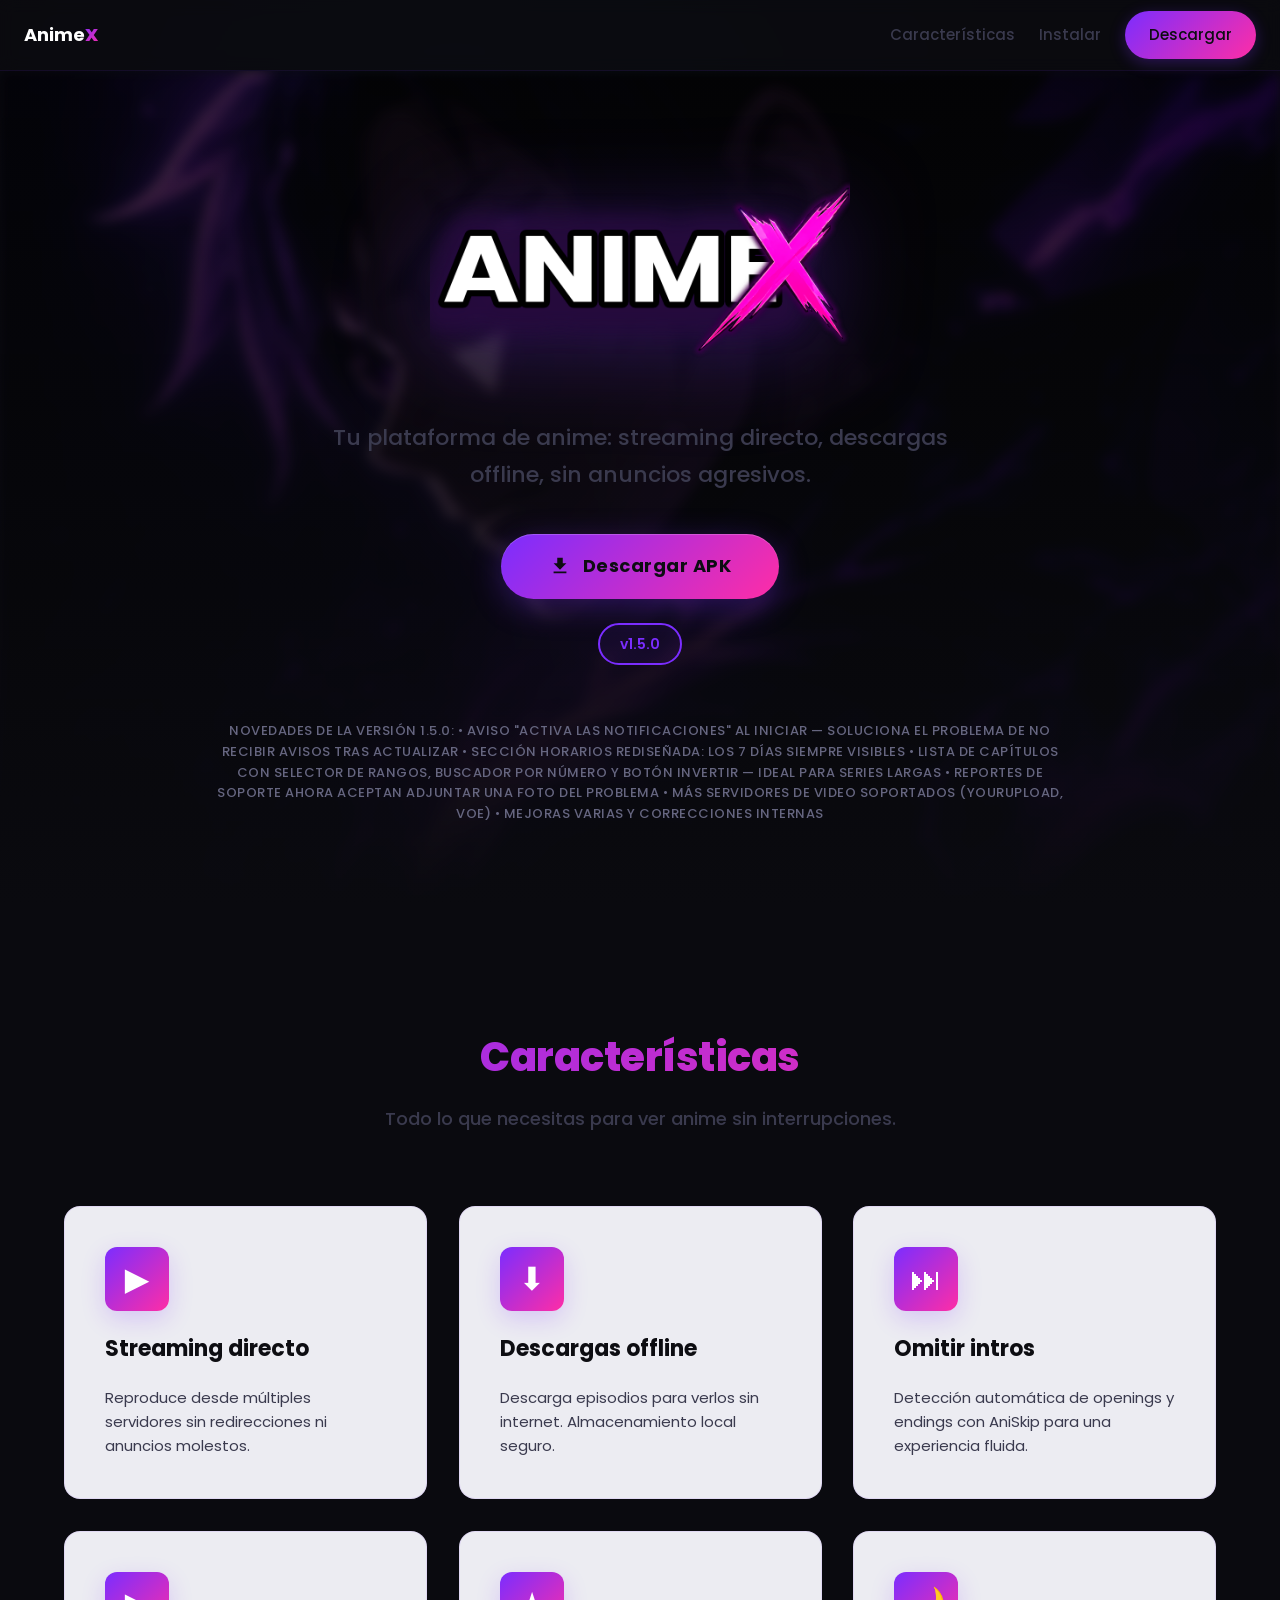
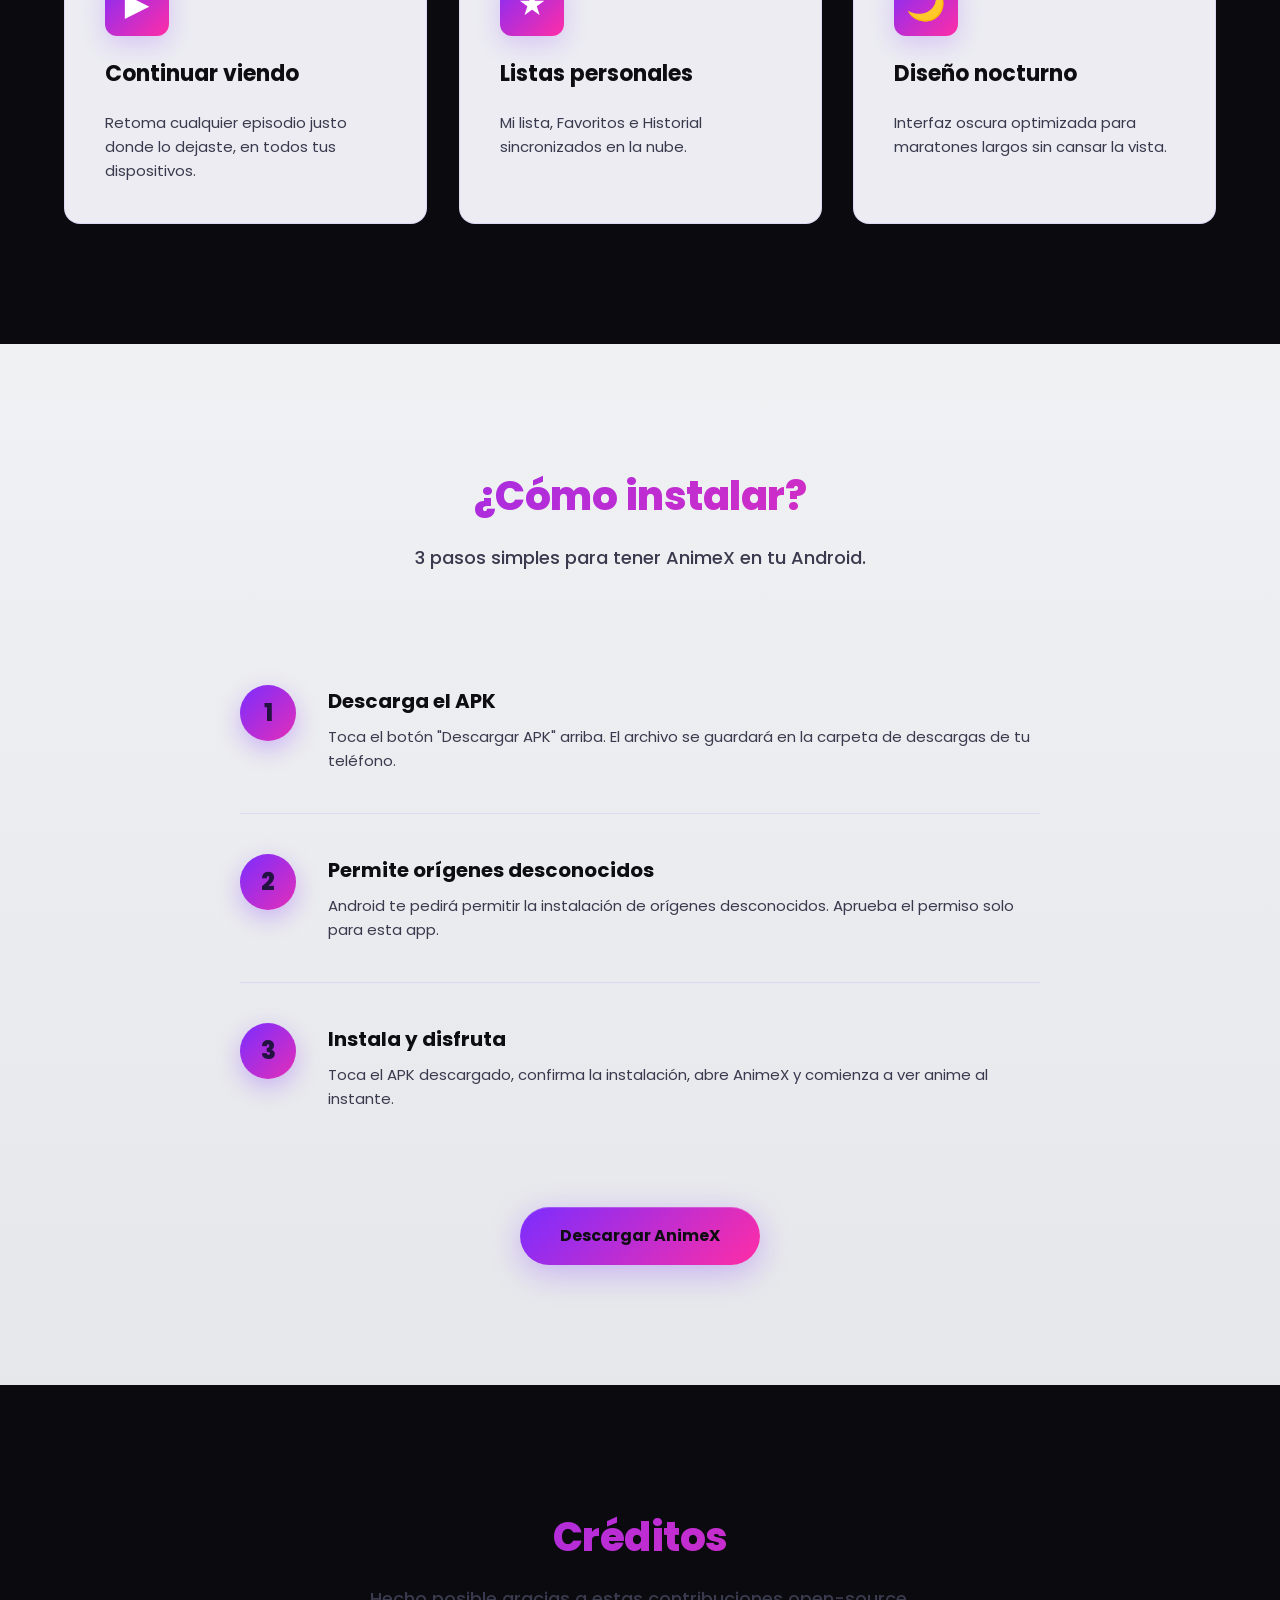
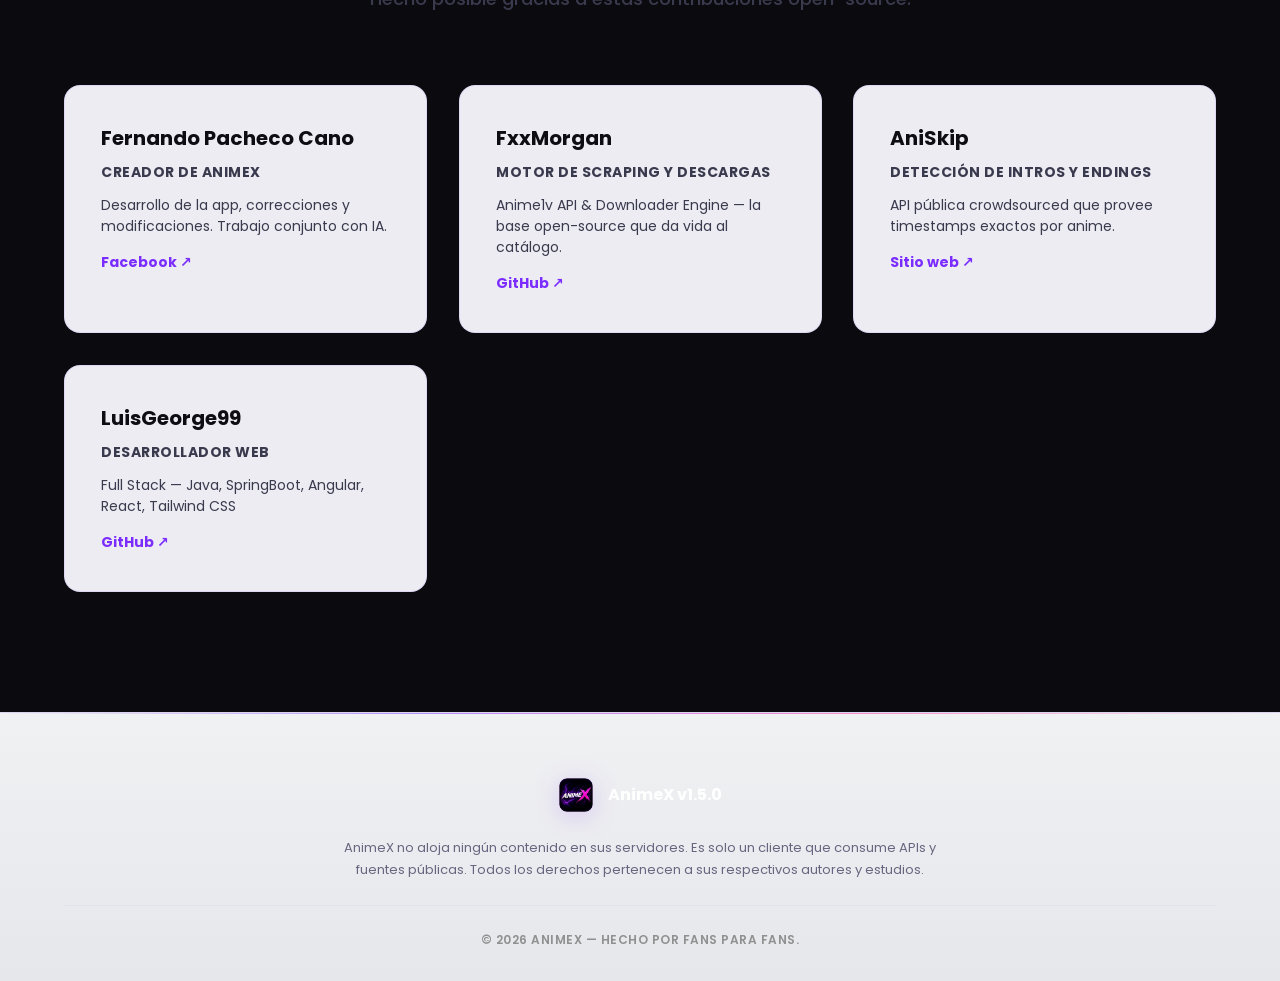
==== commit 67e061fb: "Mejorando Rendimiento y SEO" ====
--- a/index.html
+++ b/index.html
@@ -8,7 +8,24 @@
     <meta name="color-scheme" content="dark light">
     <title>AnimeX — Streaming de anime sin anuncios agresivos</title>
     <link rel="preload" as="image" href="assets/ANIMEX.webp" fetchpriority="high">
-    <link rel="stylesheet" href="styles.css">
+    <link rel="preload" as="image" href="assets/animex-fondo.webp">
+    <link rel="preload" href="styles.min.css" as="style" onload="this.rel='stylesheet'">
+    <noscript><link rel="stylesheet" href="styles.min.css"></noscript>
+    <style>
+        html,body{height:100%;margin:0}
+        body{background:#0A0A0F;color:#fff;font-family:'Poppins',system-ui,-apple-system,Segoe UI,Roboto,'Helvetica Neue',Arial;line-height:1.6}
+        .container{max-width:1200px;margin:0 auto;padding:0 24px}
+        .header{position:sticky;top:0;z-index:100;background:rgba(10,10,15,0.7);border-bottom:1px solid rgba(123,45,255,0.1)}
+        .header-inner{display:flex;align-items:center;justify-content:space-between;height:70px;padding:0 24px}
+        .logo{font-weight:700;font-size:18px}
+        .nav{display:flex;gap:24px}
+        .hero{min-height:80vh;display:flex;align-items:center;justify-content:center;padding:80px 24px;text-align:center}
+        .hero-bg{position:absolute;inset:0;background-image:url('assets/animex-fondo.webp');background-repeat:no-repeat;background-size:cover;background-position:center;filter:blur(6px) brightness(0.35);will-change:transform}
+        .hero-content{position:relative;z-index:1;max-width:900px}
+        .hero-logo{max-width:420px;width:90%;margin:0 auto 32px;display:block}
+    </style>
+    <link rel="preconnect" href="https://fonts.googleapis.com">
+    <link rel="preconnect" href="https://fonts.gstatic.com" crossorigin>
     <link href="https://fonts.googleapis.com/css2?family=Poppins:wght@400;500;600;700;800&display=swap" rel="stylesheet">
 </head>
 <body>
@@ -170,7 +187,7 @@
     <footer class="footer" role="contentinfo">
         <div class="container footer-inner">
             <div class="footer-brand">
-                <img src="assets/icono.ico" alt="AnimeX" class="footer-logo">
+                <img src="assets/icono.ico" alt="AnimeX" class="footer-logo" loading="lazy">
                 <span>AnimeX <span id="footer-version">v—</span></span>
             </div>
             <p class="footer-disclaimer">
@@ -184,6 +201,19 @@
         </div>
     </footer>
 
-    <script src="script.js" defer></script>
+    <!-- Load minified script for production, fallback to unminified if missing -->
+    <script>
+        (function(){
+            var s = document.createElement('script');
+            s.src = 'script.min.js';
+            s.defer = true;
+            s.onload = function(){};
+            s.onerror = function(){
+                var f = document.createElement('script');
+                f.src = 'script.js'; f.defer = true; document.head.appendChild(f);
+            };
+            document.head.appendChild(s);
+        })();
+    </script>
 </body>
 </html>
--- a/styles.min.css
+++ b/styles.min.css
@@ -0,0 +1,2 @@
+/* Minified copy of styles.css - generated for performance */
+:root{--bg-primary:#0A0A0F;--bg-surface:#161620;--bg-elevated:#1F1F2E;--bg-card:#1A1A26;--primary:#7B2DFF;--primary-soft:#FF2DA6;--accent:#FFBA00;--accent-secondary:#00D9FF;--text-primary:#FFFFFF;--text-secondary:#B3B3CC;--text-muted:#7A7A8E;--text-faded:#5A5A6E;--gradient-premium:linear-gradient(135deg,#7B2DFF 0%,#FF2DA6 100%);--gradient-accent:linear-gradient(135deg,#00D9FF 0%,#7B2DFF 100%);--gradient-hot:linear-gradient(135deg,#FF2DA6 0%,#FFBA00 100%);--shadow-sm:0 4px 16px rgba(0,0,0,0.3);--shadow-md:0 8px 32px rgba(0,0,0,0.4);--shadow-lg:0 16px 48px rgba(123,45,255,0.15);--shadow-glow:0 0 32px rgba(123,45,255,0.2);--radius-sm:8px;--radius-md:12px;--radius-lg:16px;--radius-xl:24px;--radius-full:999px;--transition-fast:.15s cubic-bezier(.4,0,.2,1);--transition-base:.25s cubic-bezier(.4,0,.2,1);--transition-slow:.4s cubic-bezier(.4,0,.2,1)}*{margin:0;padding:0;box-sizing:border-box}html{scroll-behavior:smooth}body{font-family:'Poppins',system-ui,-apple-system,sans-serif;background:var(--bg-primary);color:var(--text-primary);line-height:1.6;-webkit-font-smoothing:antialiased;overflow-x:hidden;position:relative}body::before{content:'';position:absolute;top:0;left:0;width:100%;height:100%;background:radial-gradient(circle at 20% 50%,rgba(123,45,255,0.08) 0%,transparent 50%),radial-gradient(circle at 80% 80%,rgba(255,45,166,0.08) 0%,transparent 50%),radial-gradient(circle at 40% 20%,rgba(0,217,255,0.08) 0%,transparent 50%);pointer-events:none;z-index:-1}a{color:inherit;text-decoration:none;transition:color var(--transition-fast)}img{max-width:100%;display:block;transition:transform var(--transition-base),filter var(--transition-base)}.container{max-width:1200px;margin:0 auto;padding:0 24px}.header{position:sticky;top:0;z-index:100;background:rgba(10,10,15,.7);backdrop-filter:blur(8px);-webkit-backdrop-filter:blur(8px);border-bottom:1px solid rgba(123,45,255,.1);transition:all var(--transition-base);will-change:transform}.header:hover{background:rgba(10,10,15,.85);border-bottom-color:rgba(123,45,255,.2);box-shadow:0 8px 32px rgba(123,45,255,.05)}.header-inner{display:flex;align-items:center;justify-content:space-between;height:70px;max-width:1400px;margin:0 auto;padding:0 24px}.logo{display:flex;align-items:center;gap:12px;font-weight:700;font-size:18px;transition:transform var(--transition-fast)}.logo:hover{transform:scale(1.05)}.logo-x{background:var(--gradient-premium);-webkit-background-clip:text;-webkit-text-fill-color:transparent;background-clip:text;font-weight:800}.nav{display:flex;align-items:center;gap:36px}.nav a{color:var(--text-secondary);font-weight:500;font-size:15px;position:relative;transition:color var(--transition-fast)}.nav a::after{content:'';position:absolute;bottom:-4px;left:0;width:0;height:2px;background:var(--gradient-premium);transition:width var(--transition-base)}.nav a:hover{color:var(--text-primary)}.nav a:hover::after{width:100%}.nav-cta{background:var(--gradient-premium);color:var(--text-primary)!important;padding:12px 24px;border-radius:var(--radius-full);font-weight:600;box-shadow:0 4px 16px rgba(123,45,255,.3);transition:all var(--transition-base);position:relative;overflow:hidden}.nav-cta::before{content:'';position:absolute;top:0;left:-100%;width:100%;height:100%;background:linear-gradient(90deg,transparent,rgba(255,255,255,.3),transparent);transition:left var(--transition-slow)}.nav-cta:hover::before{left:100%}@media (max-width:768px){.header-inner{height:60px;padding:0 16px}.logo{font-size:16px}.nav{gap:20px}.nav a:not(.nav-cta){display:none}}.hero{position:relative;min-height:100vh;display:flex;align-items:center;justify-content:center;overflow:hidden;padding:80px 24px}.hero-bg{position:absolute;inset:0;background-image:url('assets/animex-fondo.webp');background-repeat:no-repeat;background-size:cover;background-position:center;filter:blur(6px) brightness(.35) saturate(1.2);animation:zoomBg 60s ease-in-out infinite;will-change:transform}@keyframes zoomBg{0%,100%{transform:scale(1)}50%{transform:scale(1.05)}}.hero-overlay{position:absolute;inset:0;background:linear-gradient(to bottom,rgba(10,10,15,.3) 0%,rgba(10,10,15,.6) 50%,rgba(10,10,15,1) 100%);animation:fadeInOverlay 1.5s ease-out forwards}@keyframes fadeInOverlay{from{opacity:0}to{opacity:1}}.hero-content{position:relative;z-index:1;text-align:center;max-width:900px;animation:slideUp 1s ease-out forwards}@keyframes slideUp{from{opacity:0;transform:translateY(40px)}to{opacity:1;transform:translateY(0)}}.hero-logo{max-width:420px;width:90%;margin:0 auto 48px;filter:drop-shadow(0 12px 48px rgba(123,45,255,.3));animation:floatIn 1.2s ease-out .2s forwards;animation-fill-mode:both;opacity:0}@keyframes floatIn{from{opacity:0;transform:translateY(20px) scale(.95)}to{opacity:1;transform:translateY(0) scale(1)}}.hero-logo:hover{transform:scale(1.02)}.hero-tagline{font-size:22px;color:var(--text-secondary);max-width:680px;margin:0 auto 40px;line-height:1.7;font-weight:500;animation:slideUp 1s ease-out .3s forwards;animation-fill-mode:both;opacity:0}.hero-version{display:inline-block;margin-top:24px;padding:8px 20px;border:2px solid var(--primary);border-radius:var(--radius-full);margin-bottom:36px;font-weight:600;font-size:14px;color:var(--primary);background:rgba(123,45,255,.08);animation:slideUp 1s ease-out .4s forwards;animation-fill-mode:both;opacity:0;transition:all var(--transition-base)}.hero-version:hover{background:rgba(123,45,255,.15);box-shadow:0 0 20px rgba(123,45,255,.3);transform:scale(1.05)}.hero-meta{margin-top:20px;color:var(--text-muted);font-size:13px;font-weight:500;letter-spacing:.5px;text-transform:uppercase;animation:slideUp 1s ease-out .5s forwards;animation-fill-mode:both;opacity:0}.btn-primary{display:inline-flex;align-items:center;justify-content:center;gap:12px;padding:16px 40px;background:var(--gradient-premium);color:var(--text-primary);font-weight:700;font-size:16px;border-radius:var(--radius-full);cursor:pointer;transition:all var(--transition-base);box-shadow:0 8px 32px rgba(123,45,255,.3),inset 0 1px 0 rgba(255,255,255,.2);position:relative;overflow:hidden;animation:slideUp 1s ease-out .6s forwards;animation-fill-mode:both;opacity:0}.btn-primary::before{content:'';position:absolute;top:0;left:-100%;width:100%;height:100%;background:linear-gradient(90deg,transparent,rgba(255,255,255,.4),transparent);transition:left var(--transition-slow);z-index:1}.btn-primary:hover::before{left:100%}.btn-primary svg{width:22px;height:22px;transition:transform var(--transition-base)}.btn-primary:hover svg{animation:bounce .6s ease-in-out 1}@keyframes bounce{0%,100%{transform:translateY(0)}50%{transform:translateY(-4px)}}.btn-lg{padding:18px 48px;font-size:18px;letter-spacing:.5px}.section{padding:120px 0;position:relative}.section-alt{background:linear-gradient(180deg,var(--bg-surface) 0%,var(--bg-elevated) 100%)}.section-title{text-align:center;font-size:40px;font-weight:800;margin-bottom:16px;background:var(--gradient-premium);-webkit-background-clip:text;-webkit-text-fill-color:transparent;background-clip:text;letter-spacing:-.5px}.section-subtitle{text-align:center;color:var(--text-secondary);font-size:18px;margin-bottom:72px;font-weight:500;max-width:600px;margin-left:auto;margin-right:auto}@media (max-width:768px){.section{padding:80px 0}.section-title{font-size:28px}.section-subtitle{font-size:16px;margin-bottom:48px}}.features-grid{display:grid;grid-template-columns:repeat(auto-fit,minmax(320px,1fr));gap:32px;max-width:1400px;margin:0 auto}.feature-card{background:var(--bg-card);border:1px solid rgba(123,45,255,.1);border-radius:var(--radius-lg);padding:40px;transition:all var(--transition-base);position:relative;overflow:hidden;display:flex;flex-direction:column;gap:20px;animation:scaleIn .6s ease-out both}@keyframes scaleIn{from{opacity:0;transform:scale(.95)}to{opacity:1;transform:scale(1)}}.feature-card:nth-child(1){animation-delay:.1s}.feature-card:nth-child(2){animation-delay:.2s}.feature-card:nth-child(3){animation-delay:.3s}.feature-card:nth-child(4){animation-delay:.4s}.feature-card:nth-child(5){animation-delay:.5s}.feature-card:nth-child(6){animation-delay:.6s}.feature-card::before{content:'';position:absolute;top:0;left:0;right:0;height:1px;background:linear-gradient(90deg,transparent,var(--primary),transparent);opacity:0;transition:opacity var(--transition-base)}.feature-card:hover{transform:translateY(-8px) scale(1.02);border-color:rgba(123,45,255,.3);box-shadow:0 16px 48px rgba(123,45,255,.15),inset 0 1px 0 rgba(123,45,255,.1)}.feature-card:hover::before{opacity:1}.feature-icon{width:64px;height:64px;border-radius:var(--radius-md);background:var(--gradient-premium);display:flex;align-items:center;justify-content:center;font-size:32px;transition:all var(--transition-base);box-shadow:0 8px 24px rgba(123,45,255,.2);flex-shrink:0}.feature-card:hover .feature-icon{transform:scale(1.2) rotate(5deg);box-shadow:0 12px 36px rgba(123,45,255,.4)}.feature-card h3{font-size:22px;font-weight:700;margin:0;color:var(--text-primary)}.feature-card p{color:var(--text-secondary);font-size:15px;line-height:1.6;margin:0;flex-grow:1}.install-steps{list-style:none;max-width:800px;margin:0 auto;counter-reset:step}.install-steps li{display:flex;align-items:flex-start;gap:32px;padding:40px 0;border-bottom:1px solid rgba(123,45,255,.1);transition:all var(--transition-base);animation:slideIn .6s ease-out both}@keyframes slideIn{from{opacity:0;transform:translateX(-30px)}to{opacity:1;transform:translateX(0)}}.install-steps li:nth-child(1){animation-delay:.1s}.install-steps li:nth-child(2){animation-delay:.2s}.install-steps li:nth-child(3){animation-delay:.3s}.install-steps li:hover{transform:translateX(8px)}.install-steps li:last-child{border-bottom:none}.step-num{flex-shrink:0;width:56px;height:56px;border-radius:50%;background:var(--gradient-premium);color:var(--text-primary);display:flex;align-items:center;justify-content:center;font-weight:800;font-size:24px;box-shadow:0 8px 24px rgba(123,45,255,.3);transition:all var(--transition-base);position:relative}.step-num::after{content:'';position:absolute;inset:0;border-radius:50%;background:rgba(123,45,255,.2)}.install-steps li:hover .step-num{transform:scale(1.15);box-shadow:0 12px 36px rgba(123,45,255,.5)}.step-body h3{font-size:20px;font-weight:700;margin-bottom:8px;color:var(--text-primary)}.step-body p{color:var(--text-secondary);font-size:15px;line-height:1.6;margin:0}.install-cta{text-align:center;margin-top:56px}.credits-grid{display:grid;grid-template-columns:repeat(auto-fit,minmax(280px,1fr));gap:32px;max-width:1400px;margin:0 auto}.credit-card{background:var(--bg-card);border:1px solid rgba(123,45,255,.1);border-radius:var(--radius-lg);padding:36px;transition:all var(--transition-base);position:relative;overflow:hidden;animation:scaleIn .6s ease-out both}.credit-card:nth-child(1){animation-delay:.1s}.credit-card:nth-child(2){animation-delay:.2s}.credit-card:nth-child(3){animation-delay:.3s}.credit-card:nth-child(4){animation-delay:.4s}.credit-card::before{content:'';position:absolute;top:0;left:0;right:0;height:3px;background:var(--gradient-premium);transform:scaleX(0);transform-origin:left;transition:transform var(--transition-base)}.credit-card:hover::before{transform:scaleX(1)}.credit-card:hover{transform:translateY(-6px);border-color:rgba(123,45,255,.3);box-shadow:0 12px 40px rgba(123,45,255,.15),inset 0 1px 0 rgba(123,45,255,.1)}.credit-card h3{font-size:20px;font-weight:700;margin-bottom:8px;color:var(--text-primary)}.credit-role{color:var(--primary);font-size:13px;font-weight:700;margin-bottom:16px;text-transform:uppercase;letter-spacing:.5px}.credit-card>p{color:var(--text-secondary);font-size:14px;margin-bottom:12px;line-height:1.5}.credit-link{display:inline-block;color:var(--primary);font-weight:700;font-size:14px;transition:all var(--transition-base);position:relative;text-decoration:none}.credit-link::after{content:'';position:absolute;bottom:-2px;left:0;width:0;height:2px;background:var(--gradient-premium);transition:width var(--transition-base)}.credit-link:hover{color:var(--primary-soft);transform:translateX(4px)}.credit-link:hover::after{width:100%}.footer{background:linear-gradient(180deg,var(--bg-surface) 0%,var(--bg-elevated) 100%);border-top:1px solid rgba(123,45,255,.1);padding:64px 0 32px;position:relative;overflow:hidden}.footer::before{content:'';position:absolute;top:0;left:0;right:0;height:1px;background:linear-gradient(90deg,transparent,var(--primary),var(--primary-soft),transparent);opacity:.5}.footer-inner{text-align:center;max-width:800px;margin:0 auto}.footer-brand{display:inline-flex;align-items:center;gap:14px;margin-bottom:24px;font-weight:700;font-size:16px;transition:all var(--transition-base)}.footer-brand img{width:36px;height:36px;border-radius:var(--radius-sm);transition:all var(--transition-base);filter:drop-shadow(0 4px 12px rgba(123,45,255,.2))}.footer-brand:hover img{filter:drop-shadow(0 8px 20px rgba(123,45,255,.4));transform:scale(1.1)}.footer-disclaimer{color:var(--text-muted);font-size:13px;line-height:1.7;margin-bottom:24px;max-width:600px;margin-left:auto;margin-right:auto}.footer-copy{color:var(--text-faded);font-size:12px;letter-spacing:.5px;text-transform:uppercase;font-weight:600;padding-top:24px;border-top:1px solid rgba(123,45,255,.05)}*:focus-visible{outline:2px solid var(--primary);outline-offset:4px}::selection{background:var(--gradient-premium);color:var(--text-primary)}::-moz-selection{background:var(--gradient-premium);color:var(--text-primary)}@media (prefers-reduced-motion:reduce){*{animation-duration:0.01ms!important;animation-iteration-count:1!important;transition-duration:0.01ms!important;scroll-behavior:auto!important}}@media (prefers-color-scheme:light){:root{--bg-primary:#FAFBFC;--bg-surface:#F0F1F3;--bg-elevated:#E6E7EB;--bg-card:#ECECF2;--text-primary:#0D0D12;--text-secondary:#3A3A4E;--text-muted:#666680;--text-faded:#909090}body::before{background:radial-gradient(circle at 20% 50%,rgba(123,45,255,.04) 0%,transparent 50%),radial-gradient(circle at 80% 80%,rgba(255,45,166,.04) 0%,transparent 50%),radial-gradient(circle at 40% 20%,rgba(0,217,255,.04) 0%,transparent 50%)}}@media (max-width:1200px){.container{padding:0 20px}}@media (max-width:768px){.container{padding:0 16px}.features-grid{gap:20px}.feature-card{padding:28px}.credits-grid{gap:20px}.credit-card{padding:28px}}@media (max-width:480px){:root{font-size:14px}.section-title{font-size:24px}.section-subtitle{font-size:14px;margin-bottom:40px}.feature-card{padding:20px}.step-num{width:48px;height:48px;font-size:20px}.install-steps li{gap:20px;padding:24px 0}}+
--- a/styles.min.css
+++ b/styles.min.css
@@ -0,0 +1,2 @@
+/* Minified copy of styles.css - generated for performance */
+:root{--bg-primary:#0A0A0F;--bg-surface:#161620;--bg-elevated:#1F1F2E;--bg-card:#1A1A26;--primary:#7B2DFF;--primary-soft:#FF2DA6;--accent:#FFBA00;--accent-secondary:#00D9FF;--text-primary:#FFFFFF;--text-secondary:#B3B3CC;--text-muted:#7A7A8E;--text-faded:#5A5A6E;--gradient-premium:linear-gradient(135deg,#7B2DFF 0%,#FF2DA6 100%);--gradient-accent:linear-gradient(135deg,#00D9FF 0%,#7B2DFF 100%);--gradient-hot:linear-gradient(135deg,#FF2DA6 0%,#FFBA00 100%);--shadow-sm:0 4px 16px rgba(0,0,0,0.3);--shadow-md:0 8px 32px rgba(0,0,0,0.4);--shadow-lg:0 16px 48px rgba(123,45,255,0.15);--shadow-glow:0 0 32px rgba(123,45,255,0.2);--radius-sm:8px;--radius-md:12px;--radius-lg:16px;--radius-xl:24px;--radius-full:999px;--transition-fast:.15s cubic-bezier(.4,0,.2,1);--transition-base:.25s cubic-bezier(.4,0,.2,1);--transition-slow:.4s cubic-bezier(.4,0,.2,1)}*{margin:0;padding:0;box-sizing:border-box}html{scroll-behavior:smooth}body{font-family:'Poppins',system-ui,-apple-system,sans-serif;background:var(--bg-primary);color:var(--text-primary);line-height:1.6;-webkit-font-smoothing:antialiased;overflow-x:hidden;position:relative}body::before{content:'';position:absolute;top:0;left:0;width:100%;height:100%;background:radial-gradient(circle at 20% 50%,rgba(123,45,255,0.08) 0%,transparent 50%),radial-gradient(circle at 80% 80%,rgba(255,45,166,0.08) 0%,transparent 50%),radial-gradient(circle at 40% 20%,rgba(0,217,255,0.08) 0%,transparent 50%);pointer-events:none;z-index:-1}a{color:inherit;text-decoration:none;transition:color var(--transition-fast)}img{max-width:100%;display:block;transition:transform var(--transition-base),filter var(--transition-base)}.container{max-width:1200px;margin:0 auto;padding:0 24px}.header{position:sticky;top:0;z-index:100;background:rgba(10,10,15,.7);backdrop-filter:blur(8px);-webkit-backdrop-filter:blur(8px);border-bottom:1px solid rgba(123,45,255,.1);transition:all var(--transition-base);will-change:transform}.header:hover{background:rgba(10,10,15,.85);border-bottom-color:rgba(123,45,255,.2);box-shadow:0 8px 32px rgba(123,45,255,.05)}.header-inner{display:flex;align-items:center;justify-content:space-between;height:70px;max-width:1400px;margin:0 auto;padding:0 24px}.logo{display:flex;align-items:center;gap:12px;font-weight:700;font-size:18px;transition:transform var(--transition-fast)}.logo:hover{transform:scale(1.05)}.logo-x{background:var(--gradient-premium);-webkit-background-clip:text;-webkit-text-fill-color:transparent;background-clip:text;font-weight:800}.nav{display:flex;align-items:center;gap:36px}.nav a{color:var(--text-secondary);font-weight:500;font-size:15px;position:relative;transition:color var(--transition-fast)}.nav a::after{content:'';position:absolute;bottom:-4px;left:0;width:0;height:2px;background:var(--gradient-premium);transition:width var(--transition-base)}.nav a:hover{color:var(--text-primary)}.nav a:hover::after{width:100%}.nav-cta{background:var(--gradient-premium);color:var(--text-primary)!important;padding:12px 24px;border-radius:var(--radius-full);font-weight:600;box-shadow:0 4px 16px rgba(123,45,255,.3);transition:all var(--transition-base);position:relative;overflow:hidden}.nav-cta::before{content:'';position:absolute;top:0;left:-100%;width:100%;height:100%;background:linear-gradient(90deg,transparent,rgba(255,255,255,.3),transparent);transition:left var(--transition-slow)}.nav-cta:hover::before{left:100%}@media (max-width:768px){.header-inner{height:60px;padding:0 16px}.logo{font-size:16px}.nav{gap:20px}.nav a:not(.nav-cta){display:none}}.hero{position:relative;min-height:100vh;display:flex;align-items:center;justify-content:center;overflow:hidden;padding:80px 24px}.hero-bg{position:absolute;inset:0;background-image:url('assets/animex-fondo.webp');background-repeat:no-repeat;background-size:cover;background-position:center;filter:blur(6px) brightness(.35) saturate(1.2);animation:zoomBg 60s ease-in-out infinite;will-change:transform}@keyframes zoomBg{0%,100%{transform:scale(1)}50%{transform:scale(1.05)}}.hero-overlay{position:absolute;inset:0;background:linear-gradient(to bottom,rgba(10,10,15,.3) 0%,rgba(10,10,15,.6) 50%,rgba(10,10,15,1) 100%);animation:fadeInOverlay 1.5s ease-out forwards}@keyframes fadeInOverlay{from{opacity:0}to{opacity:1}}.hero-content{position:relative;z-index:1;text-align:center;max-width:900px;animation:slideUp 1s ease-out forwards}@keyframes slideUp{from{opacity:0;transform:translateY(40px)}to{opacity:1;transform:translateY(0)}}.hero-logo{max-width:420px;width:90%;margin:0 auto 48px;filter:drop-shadow(0 12px 48px rgba(123,45,255,.3));animation:floatIn 1.2s ease-out .2s forwards;animation-fill-mode:both;opacity:0}@keyframes floatIn{from{opacity:0;transform:translateY(20px) scale(.95)}to{opacity:1;transform:translateY(0) scale(1)}}.hero-logo:hover{transform:scale(1.02)}.hero-tagline{font-size:22px;color:var(--text-secondary);max-width:680px;margin:0 auto 40px;line-height:1.7;font-weight:500;animation:slideUp 1s ease-out .3s forwards;animation-fill-mode:both;opacity:0}.hero-version{display:inline-block;margin-top:24px;padding:8px 20px;border:2px solid var(--primary);border-radius:var(--radius-full);margin-bottom:36px;font-weight:600;font-size:14px;color:var(--primary);background:rgba(123,45,255,.08);animation:slideUp 1s ease-out .4s forwards;animation-fill-mode:both;opacity:0;transition:all var(--transition-base)}.hero-version:hover{background:rgba(123,45,255,.15);box-shadow:0 0 20px rgba(123,45,255,.3);transform:scale(1.05)}.hero-meta{margin-top:20px;color:var(--text-muted);font-size:13px;font-weight:500;letter-spacing:.5px;text-transform:uppercase;animation:slideUp 1s ease-out .5s forwards;animation-fill-mode:both;opacity:0}.btn-primary{display:inline-flex;align-items:center;justify-content:center;gap:12px;padding:16px 40px;background:var(--gradient-premium);color:var(--text-primary);font-weight:700;font-size:16px;border-radius:var(--radius-full);cursor:pointer;transition:all var(--transition-base);box-shadow:0 8px 32px rgba(123,45,255,.3),inset 0 1px 0 rgba(255,255,255,.2);position:relative;overflow:hidden;animation:slideUp 1s ease-out .6s forwards;animation-fill-mode:both;opacity:0}.btn-primary::before{content:'';position:absolute;top:0;left:-100%;width:100%;height:100%;background:linear-gradient(90deg,transparent,rgba(255,255,255,.4),transparent);transition:left var(--transition-slow);z-index:1}.btn-primary:hover::before{left:100%}.btn-primary svg{width:22px;height:22px;transition:transform var(--transition-base)}.btn-primary:hover svg{animation:bounce .6s ease-in-out 1}@keyframes bounce{0%,100%{transform:translateY(0)}50%{transform:translateY(-4px)}}.btn-lg{padding:18px 48px;font-size:18px;letter-spacing:.5px}.section{padding:120px 0;position:relative}.section-alt{background:linear-gradient(180deg,var(--bg-surface) 0%,var(--bg-elevated) 100%)}.section-title{text-align:center;font-size:40px;font-weight:800;margin-bottom:16px;background:var(--gradient-premium);-webkit-background-clip:text;-webkit-text-fill-color:transparent;background-clip:text;letter-spacing:-.5px}.section-subtitle{text-align:center;color:var(--text-secondary);font-size:18px;margin-bottom:72px;font-weight:500;max-width:600px;margin-left:auto;margin-right:auto}@media (max-width:768px){.section{padding:80px 0}.section-title{font-size:28px}.section-subtitle{font-size:16px;margin-bottom:48px}}.features-grid{display:grid;grid-template-columns:repeat(auto-fit,minmax(320px,1fr));gap:32px;max-width:1400px;margin:0 auto}.feature-card{background:var(--bg-card);border:1px solid rgba(123,45,255,.1);border-radius:var(--radius-lg);padding:40px;transition:all var(--transition-base);position:relative;overflow:hidden;display:flex;flex-direction:column;gap:20px;animation:scaleIn .6s ease-out both}@keyframes scaleIn{from{opacity:0;transform:scale(.95)}to{opacity:1;transform:scale(1)}}.feature-card:nth-child(1){animation-delay:.1s}.feature-card:nth-child(2){animation-delay:.2s}.feature-card:nth-child(3){animation-delay:.3s}.feature-card:nth-child(4){animation-delay:.4s}.feature-card:nth-child(5){animation-delay:.5s}.feature-card:nth-child(6){animation-delay:.6s}.feature-card::before{content:'';position:absolute;top:0;left:0;right:0;height:1px;background:linear-gradient(90deg,transparent,var(--primary),transparent);opacity:0;transition:opacity var(--transition-base)}.feature-card:hover{transform:translateY(-8px) scale(1.02);border-color:rgba(123,45,255,.3);box-shadow:0 16px 48px rgba(123,45,255,.15),inset 0 1px 0 rgba(123,45,255,.1)}.feature-card:hover::before{opacity:1}.feature-icon{width:64px;height:64px;border-radius:var(--radius-md);background:var(--gradient-premium);display:flex;align-items:center;justify-content:center;font-size:32px;transition:all var(--transition-base);box-shadow:0 8px 24px rgba(123,45,255,.2);flex-shrink:0}.feature-card:hover .feature-icon{transform:scale(1.2) rotate(5deg);box-shadow:0 12px 36px rgba(123,45,255,.4)}.feature-card h3{font-size:22px;font-weight:700;margin:0;color:var(--text-primary)}.feature-card p{color:var(--text-secondary);font-size:15px;line-height:1.6;margin:0;flex-grow:1}.install-steps{list-style:none;max-width:800px;margin:0 auto;counter-reset:step}.install-steps li{display:flex;align-items:flex-start;gap:32px;padding:40px 0;border-bottom:1px solid rgba(123,45,255,.1);transition:all var(--transition-base);animation:slideIn .6s ease-out both}@keyframes slideIn{from{opacity:0;transform:translateX(-30px)}to{opacity:1;transform:translateX(0)}}.install-steps li:nth-child(1){animation-delay:.1s}.install-steps li:nth-child(2){animation-delay:.2s}.install-steps li:nth-child(3){animation-delay:.3s}.install-steps li:hover{transform:translateX(8px)}.install-steps li:last-child{border-bottom:none}.step-num{flex-shrink:0;width:56px;height:56px;border-radius:50%;background:var(--gradient-premium);color:var(--text-primary);display:flex;align-items:center;justify-content:center;font-weight:800;font-size:24px;box-shadow:0 8px 24px rgba(123,45,255,.3);transition:all var(--transition-base);position:relative}.step-num::after{content:'';position:absolute;inset:0;border-radius:50%;background:rgba(123,45,255,.2)}.install-steps li:hover .step-num{transform:scale(1.15);box-shadow:0 12px 36px rgba(123,45,255,.5)}.step-body h3{font-size:20px;font-weight:700;margin-bottom:8px;color:var(--text-primary)}.step-body p{color:var(--text-secondary);font-size:15px;line-height:1.6;margin:0}.install-cta{text-align:center;margin-top:56px}.credits-grid{display:grid;grid-template-columns:repeat(auto-fit,minmax(280px,1fr));gap:32px;max-width:1400px;margin:0 auto}.credit-card{background:var(--bg-card);border:1px solid rgba(123,45,255,.1);border-radius:var(--radius-lg);padding:36px;transition:all var(--transition-base);position:relative;overflow:hidden;animation:scaleIn .6s ease-out both}.credit-card:nth-child(1){animation-delay:.1s}.credit-card:nth-child(2){animation-delay:.2s}.credit-card:nth-child(3){animation-delay:.3s}.credit-card:nth-child(4){animation-delay:.4s}.credit-card::before{content:'';position:absolute;top:0;left:0;right:0;height:3px;background:var(--gradient-premium);transform:scaleX(0);transform-origin:left;transition:transform var(--transition-base)}.credit-card:hover::before{transform:scaleX(1)}.credit-card:hover{transform:translateY(-6px);border-color:rgba(123,45,255,.3);box-shadow:0 12px 40px rgba(123,45,255,.15),inset 0 1px 0 rgba(123,45,255,.1)}.credit-card h3{font-size:20px;font-weight:700;margin-bottom:8px;color:var(--text-primary)}.credit-role{color:var(--primary);font-size:13px;font-weight:700;margin-bottom:16px;text-transform:uppercase;letter-spacing:.5px}.credit-card>p{color:var(--text-secondary);font-size:14px;margin-bottom:12px;line-height:1.5}.credit-link{display:inline-block;color:var(--primary);font-weight:700;font-size:14px;transition:all var(--transition-base);position:relative;text-decoration:none}.credit-link::after{content:'';position:absolute;bottom:-2px;left:0;width:0;height:2px;background:var(--gradient-premium);transition:width var(--transition-base)}.credit-link:hover{color:var(--primary-soft);transform:translateX(4px)}.credit-link:hover::after{width:100%}.footer{background:linear-gradient(180deg,var(--bg-surface) 0%,var(--bg-elevated) 100%);border-top:1px solid rgba(123,45,255,.1);padding:64px 0 32px;position:relative;overflow:hidden}.footer::before{content:'';position:absolute;top:0;left:0;right:0;height:1px;background:linear-gradient(90deg,transparent,var(--primary),var(--primary-soft),transparent);opacity:.5}.footer-inner{text-align:center;max-width:800px;margin:0 auto}.footer-brand{display:inline-flex;align-items:center;gap:14px;margin-bottom:24px;font-weight:700;font-size:16px;transition:all var(--transition-base)}.footer-brand img{width:36px;height:36px;border-radius:var(--radius-sm);transition:all var(--transition-base);filter:drop-shadow(0 4px 12px rgba(123,45,255,.2))}.footer-brand:hover img{filter:drop-shadow(0 8px 20px rgba(123,45,255,.4));transform:scale(1.1)}.footer-disclaimer{color:var(--text-muted);font-size:13px;line-height:1.7;margin-bottom:24px;max-width:600px;margin-left:auto;margin-right:auto}.footer-copy{color:var(--text-faded);font-size:12px;letter-spacing:.5px;text-transform:uppercase;font-weight:600;padding-top:24px;border-top:1px solid rgba(123,45,255,.05)}*:focus-visible{outline:2px solid var(--primary);outline-offset:4px}::selection{background:var(--gradient-premium);color:var(--text-primary)}::-moz-selection{background:var(--gradient-premium);color:var(--text-primary)}@media (prefers-reduced-motion:reduce){*{animation-duration:0.01ms!important;animation-iteration-count:1!important;transition-duration:0.01ms!important;scroll-behavior:auto!important}}@media (prefers-color-scheme:light){:root{--bg-primary:#FAFBFC;--bg-surface:#F0F1F3;--bg-elevated:#E6E7EB;--bg-card:#ECECF2;--text-primary:#0D0D12;--text-secondary:#3A3A4E;--text-muted:#666680;--text-faded:#909090}body::before{background:radial-gradient(circle at 20% 50%,rgba(123,45,255,.04) 0%,transparent 50%),radial-gradient(circle at 80% 80%,rgba(255,45,166,.04) 0%,transparent 50%),radial-gradient(circle at 40% 20%,rgba(0,217,255,.04) 0%,transparent 50%)}}@media (max-width:1200px){.container{padding:0 20px}}@media (max-width:768px){.container{padding:0 16px}.features-grid{gap:20px}.feature-card{padding:28px}.credits-grid{gap:20px}.credit-card{padding:28px}}@media (max-width:480px){:root{font-size:14px}.section-title{font-size:24px}.section-subtitle{font-size:14px;margin-bottom:40px}.feature-card{padding:20px}.step-num{width:48px;height:48px;font-size:20px}.install-steps li{gap:20px;padding:24px 0}}+
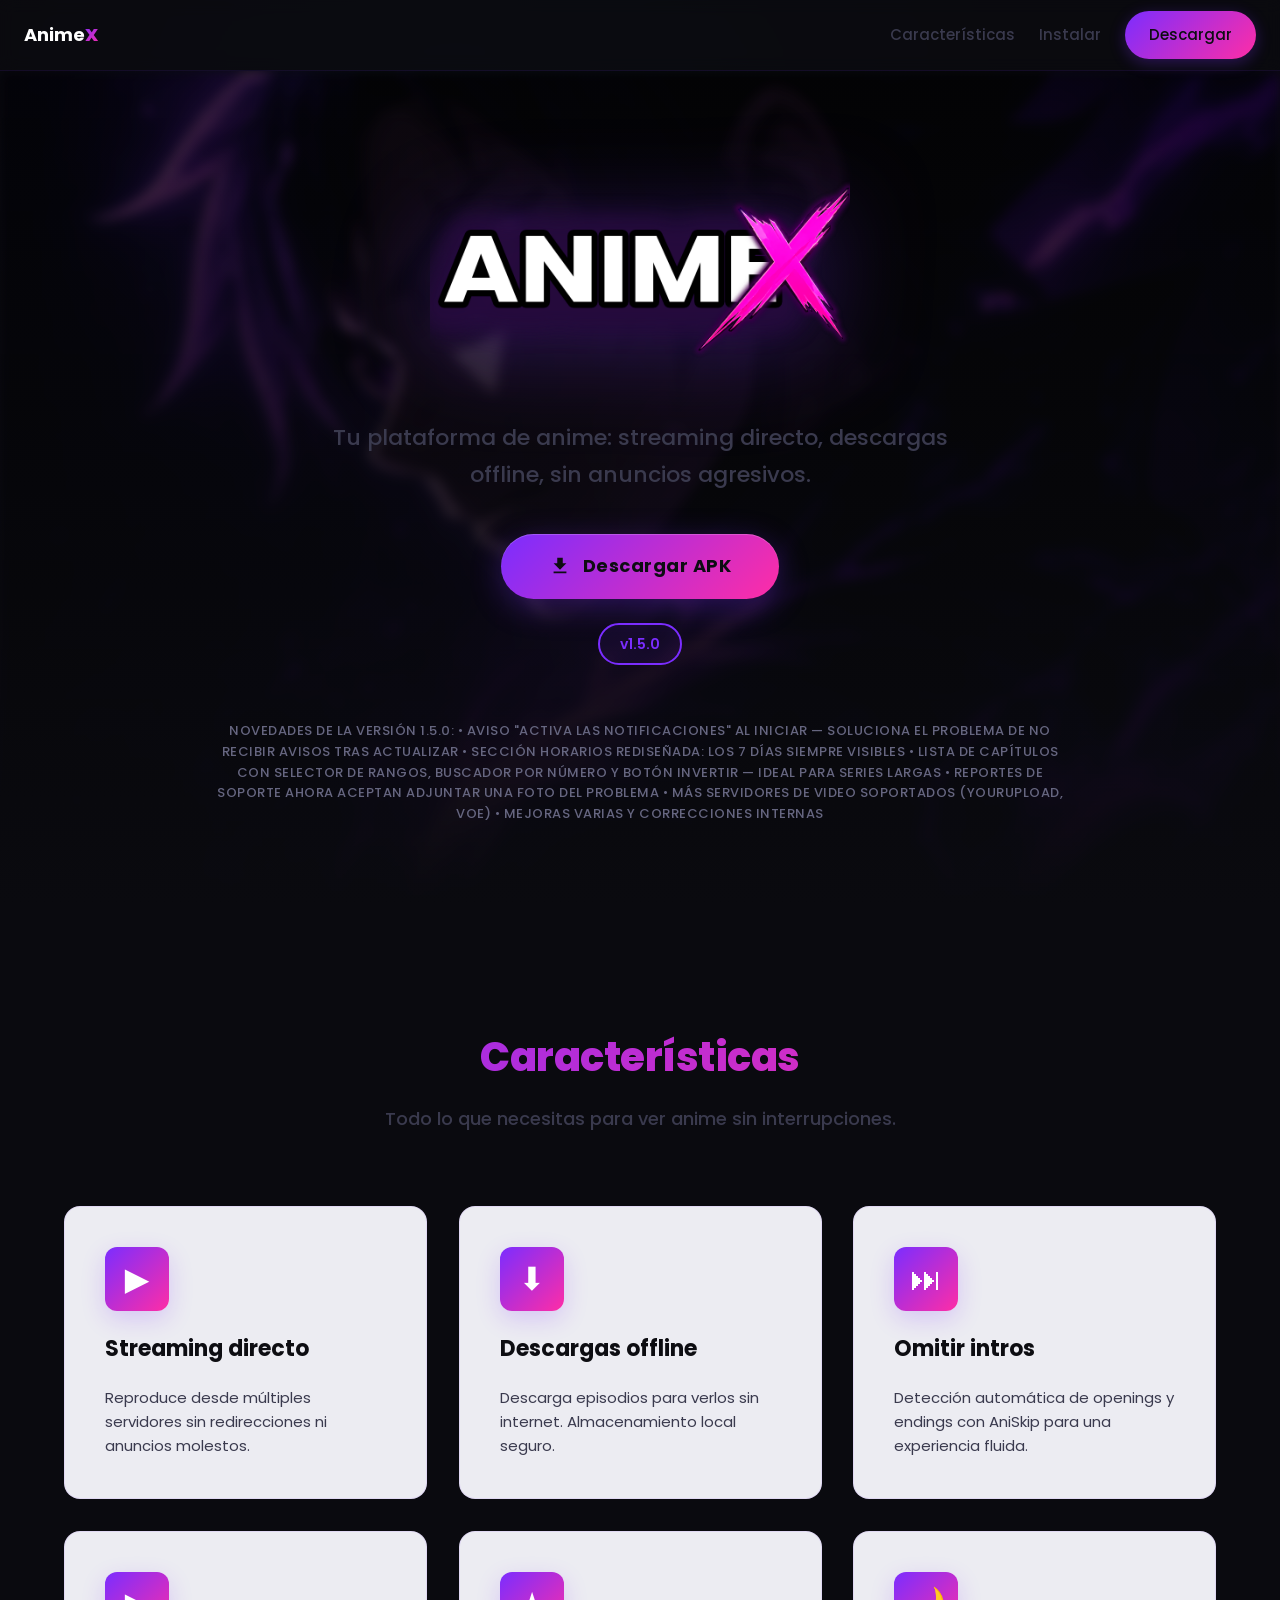
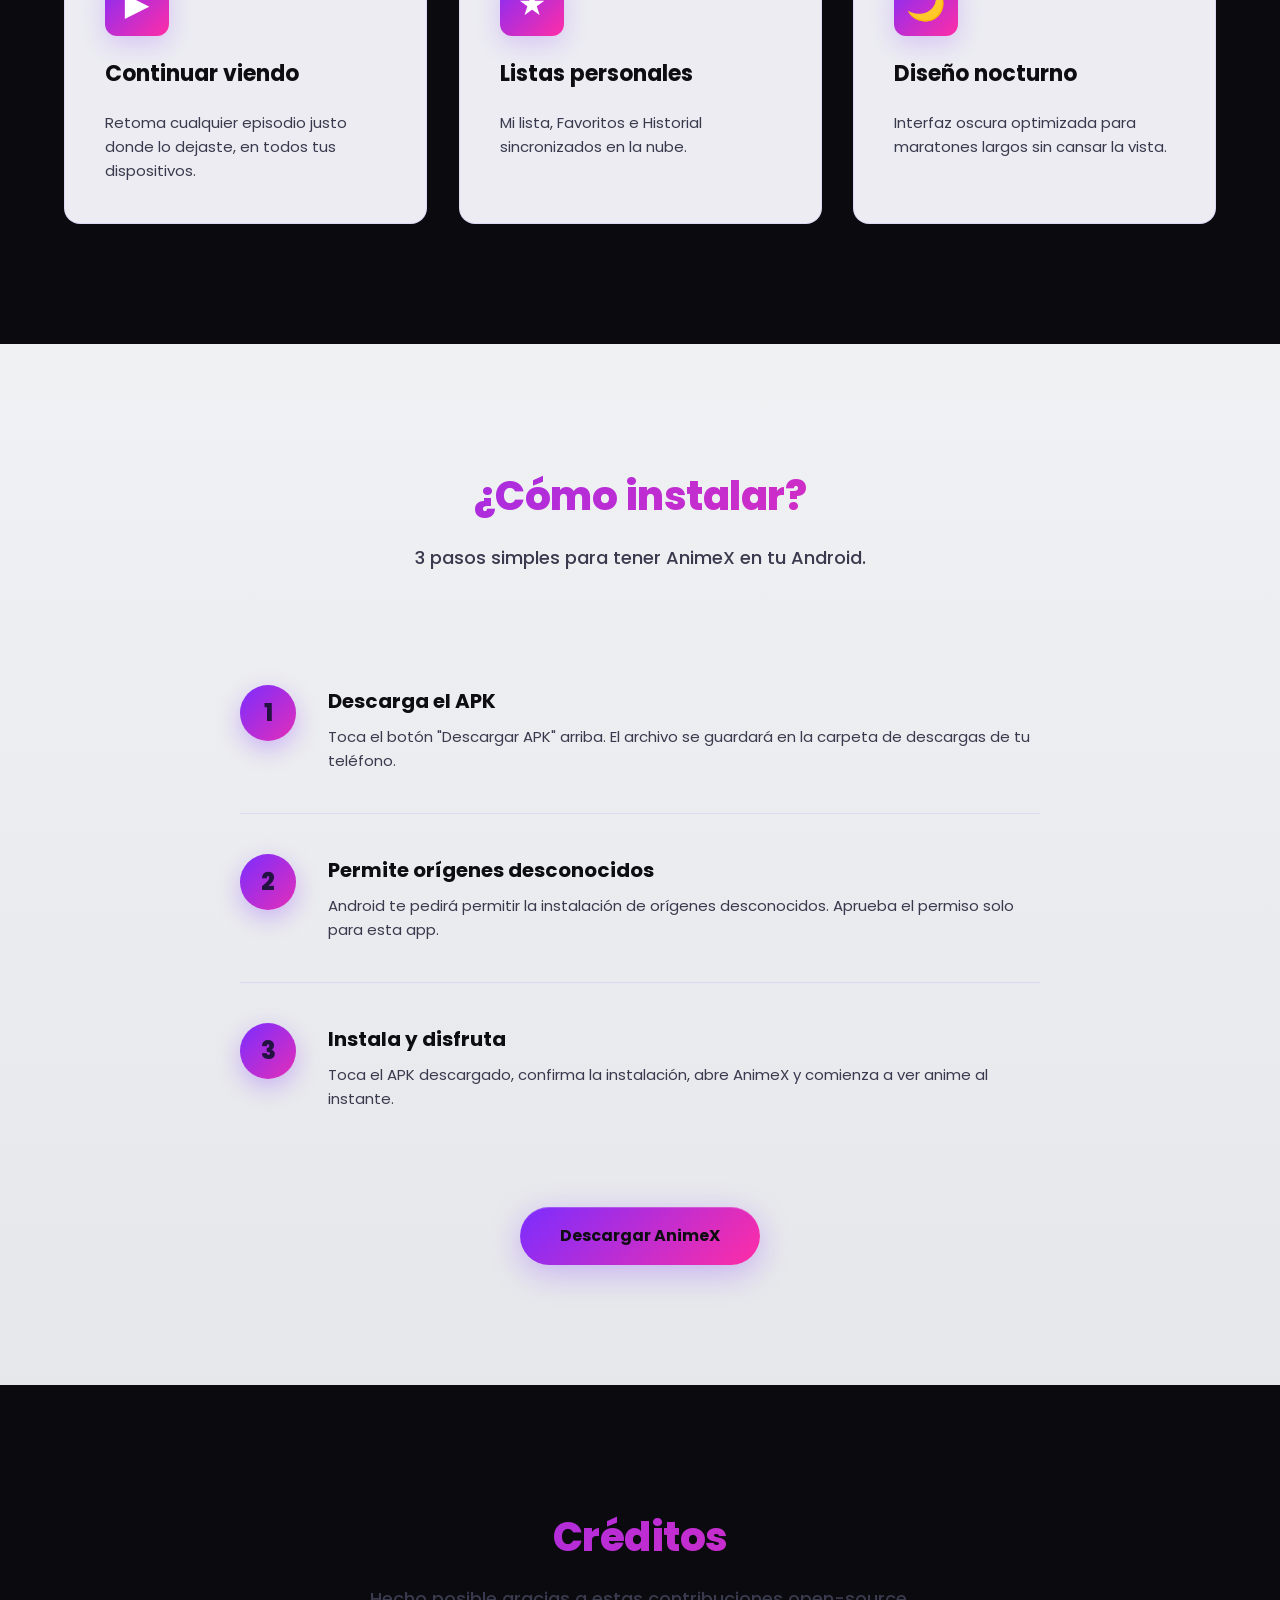
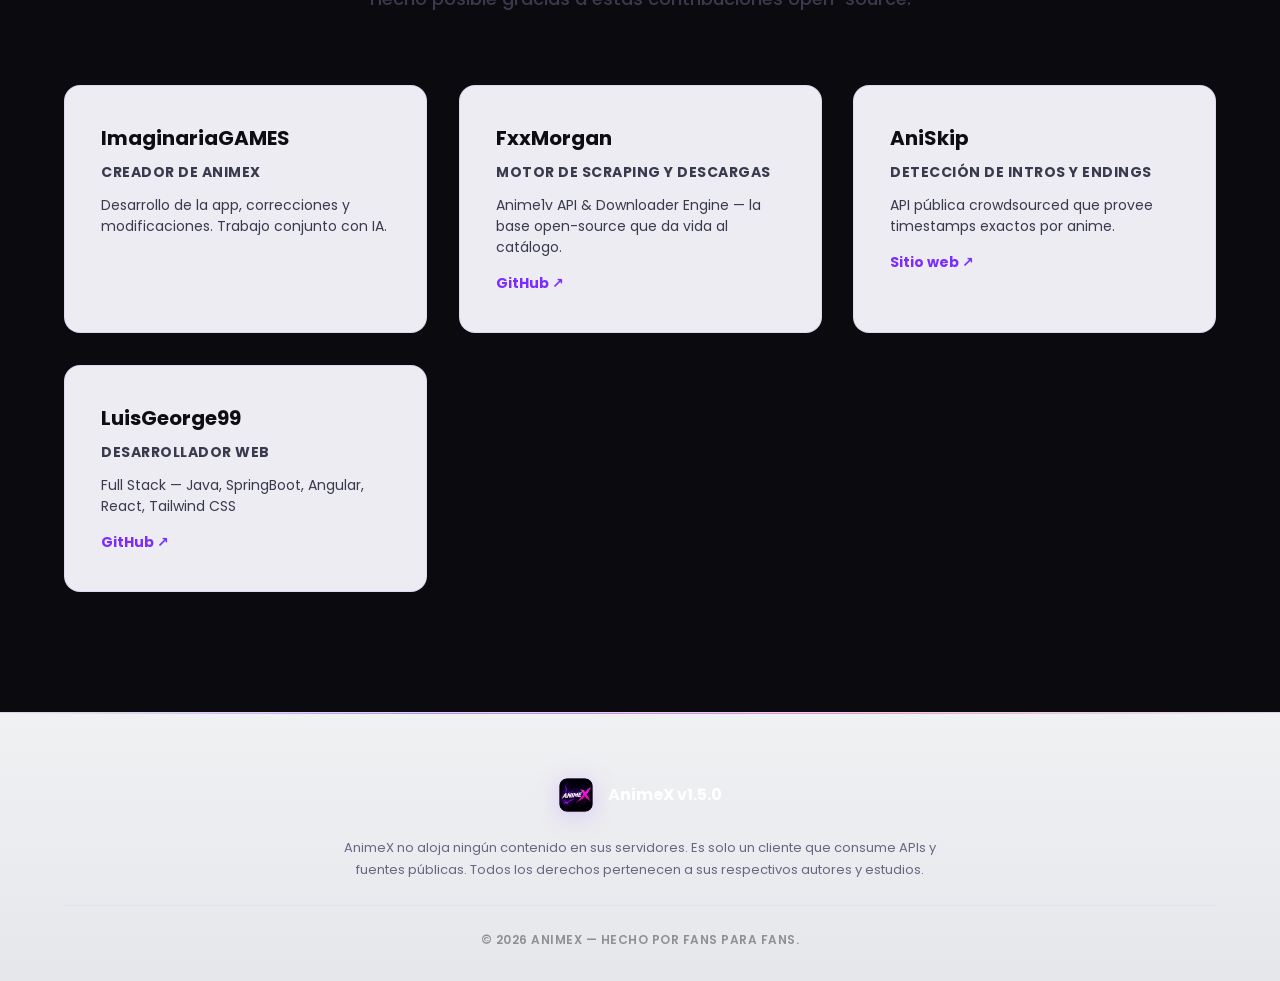
==== commit eed083e3: "Modificando card de ImaginariaGAMES" ====
--- a/index.html
+++ b/index.html
@@ -156,10 +156,9 @@
 
             <div class="credits-grid" role="list">
                 <article class="credit-card" role="listitem">
-                    <h3>Fernando Pacheco Cano</h3>
+                    <h3>ImaginariaGAMES</h3>
                     <p class="credit-role">Creador de AnimeX</p>
                     <p>Desarrollo de la app, correcciones y modificaciones. Trabajo conjunto con IA.</p>
-                    <a href="https://www.facebook.com/hikary.pacheko" target="_blank" rel="noopener noreferrer" class="credit-link">Facebook ↗</a>
                 </article>
                 <article class="credit-card" role="listitem">
                     <h3>FxxMorgan</h3>
--- a/styles.min.css
+++ b/styles.min.css
@@ -1,2 +1,953 @@
-/* Minified copy of styles.css - generated for performance */
-:root{--bg-primary:#0A0A0F;--bg-surface:#161620;--bg-elevated:#1F1F2E;--bg-card:#1A1A26;--primary:#7B2DFF;--primary-soft:#FF2DA6;--accent:#FFBA00;--accent-secondary:#00D9FF;--text-primary:#FFFFFF;--text-secondary:#B3B3CC;--text-muted:#7A7A8E;--text-faded:#5A5A6E;--gradient-premium:linear-gradient(135deg,#7B2DFF 0%,#FF2DA6 100%);--gradient-accent:linear-gradient(135deg,#00D9FF 0%,#7B2DFF 100%);--gradient-hot:linear-gradient(135deg,#FF2DA6 0%,#FFBA00 100%);--shadow-sm:0 4px 16px rgba(0,0,0,0.3);--shadow-md:0 8px 32px rgba(0,0,0,0.4);--shadow-lg:0 16px 48px rgba(123,45,255,0.15);--shadow-glow:0 0 32px rgba(123,45,255,0.2);--radius-sm:8px;--radius-md:12px;--radius-lg:16px;--radius-xl:24px;--radius-full:999px;--transition-fast:.15s cubic-bezier(.4,0,.2,1);--transition-base:.25s cubic-bezier(.4,0,.2,1);--transition-slow:.4s cubic-bezier(.4,0,.2,1)}*{margin:0;padding:0;box-sizing:border-box}html{scroll-behavior:smooth}body{font-family:'Poppins',system-ui,-apple-system,sans-serif;background:var(--bg-primary);color:var(--text-primary);line-height:1.6;-webkit-font-smoothing:antialiased;overflow-x:hidden;position:relative}body::before{content:'';position:absolute;top:0;left:0;width:100%;height:100%;background:radial-gradient(circle at 20% 50%,rgba(123,45,255,0.08) 0%,transparent 50%),radial-gradient(circle at 80% 80%,rgba(255,45,166,0.08) 0%,transparent 50%),radial-gradient(circle at 40% 20%,rgba(0,217,255,0.08) 0%,transparent 50%);pointer-events:none;z-index:-1}a{color:inherit;text-decoration:none;transition:color var(--transition-fast)}img{max-width:100%;display:block;transition:transform var(--transition-base),filter var(--transition-base)}.container{max-width:1200px;margin:0 auto;padding:0 24px}.header{position:sticky;top:0;z-index:100;background:rgba(10,10,15,.7);backdrop-filter:blur(8px);-webkit-backdrop-filter:blur(8px);border-bottom:1px solid rgba(123,45,255,.1);transition:all var(--transition-base);will-change:transform}.header:hover{background:rgba(10,10,15,.85);border-bottom-color:rgba(123,45,255,.2);box-shadow:0 8px 32px rgba(123,45,255,.05)}.header-inner{display:flex;align-items:center;justify-content:space-between;height:70px;max-width:1400px;margin:0 auto;padding:0 24px}.logo{display:flex;align-items:center;gap:12px;font-weight:700;font-size:18px;transition:transform var(--transition-fast)}.logo:hover{transform:scale(1.05)}.logo-x{background:var(--gradient-premium);-webkit-background-clip:text;-webkit-text-fill-color:transparent;background-clip:text;font-weight:800}.nav{display:flex;align-items:center;gap:36px}.nav a{color:var(--text-secondary);font-weight:500;font-size:15px;position:relative;transition:color var(--transition-fast)}.nav a::after{content:'';position:absolute;bottom:-4px;left:0;width:0;height:2px;background:var(--gradient-premium);transition:width var(--transition-base)}.nav a:hover{color:var(--text-primary)}.nav a:hover::after{width:100%}.nav-cta{background:var(--gradient-premium);color:var(--text-primary)!important;padding:12px 24px;border-radius:var(--radius-full);font-weight:600;box-shadow:0 4px 16px rgba(123,45,255,.3);transition:all var(--transition-base);position:relative;overflow:hidden}.nav-cta::before{content:'';position:absolute;top:0;left:-100%;width:100%;height:100%;background:linear-gradient(90deg,transparent,rgba(255,255,255,.3),transparent);transition:left var(--transition-slow)}.nav-cta:hover::before{left:100%}@media (max-width:768px){.header-inner{height:60px;padding:0 16px}.logo{font-size:16px}.nav{gap:20px}.nav a:not(.nav-cta){display:none}}.hero{position:relative;min-height:100vh;display:flex;align-items:center;justify-content:center;overflow:hidden;padding:80px 24px}.hero-bg{position:absolute;inset:0;background-image:url('assets/animex-fondo.webp');background-repeat:no-repeat;background-size:cover;background-position:center;filter:blur(6px) brightness(.35) saturate(1.2);animation:zoomBg 60s ease-in-out infinite;will-change:transform}@keyframes zoomBg{0%,100%{transform:scale(1)}50%{transform:scale(1.05)}}.hero-overlay{position:absolute;inset:0;background:linear-gradient(to bottom,rgba(10,10,15,.3) 0%,rgba(10,10,15,.6) 50%,rgba(10,10,15,1) 100%);animation:fadeInOverlay 1.5s ease-out forwards}@keyframes fadeInOverlay{from{opacity:0}to{opacity:1}}.hero-content{position:relative;z-index:1;text-align:center;max-width:900px;animation:slideUp 1s ease-out forwards}@keyframes slideUp{from{opacity:0;transform:translateY(40px)}to{opacity:1;transform:translateY(0)}}.hero-logo{max-width:420px;width:90%;margin:0 auto 48px;filter:drop-shadow(0 12px 48px rgba(123,45,255,.3));animation:floatIn 1.2s ease-out .2s forwards;animation-fill-mode:both;opacity:0}@keyframes floatIn{from{opacity:0;transform:translateY(20px) scale(.95)}to{opacity:1;transform:translateY(0) scale(1)}}.hero-logo:hover{transform:scale(1.02)}.hero-tagline{font-size:22px;color:var(--text-secondary);max-width:680px;margin:0 auto 40px;line-height:1.7;font-weight:500;animation:slideUp 1s ease-out .3s forwards;animation-fill-mode:both;opacity:0}.hero-version{display:inline-block;margin-top:24px;padding:8px 20px;border:2px solid var(--primary);border-radius:var(--radius-full);margin-bottom:36px;font-weight:600;font-size:14px;color:var(--primary);background:rgba(123,45,255,.08);animation:slideUp 1s ease-out .4s forwards;animation-fill-mode:both;opacity:0;transition:all var(--transition-base)}.hero-version:hover{background:rgba(123,45,255,.15);box-shadow:0 0 20px rgba(123,45,255,.3);transform:scale(1.05)}.hero-meta{margin-top:20px;color:var(--text-muted);font-size:13px;font-weight:500;letter-spacing:.5px;text-transform:uppercase;animation:slideUp 1s ease-out .5s forwards;animation-fill-mode:both;opacity:0}.btn-primary{display:inline-flex;align-items:center;justify-content:center;gap:12px;padding:16px 40px;background:var(--gradient-premium);color:var(--text-primary);font-weight:700;font-size:16px;border-radius:var(--radius-full);cursor:pointer;transition:all var(--transition-base);box-shadow:0 8px 32px rgba(123,45,255,.3),inset 0 1px 0 rgba(255,255,255,.2);position:relative;overflow:hidden;animation:slideUp 1s ease-out .6s forwards;animation-fill-mode:both;opacity:0}.btn-primary::before{content:'';position:absolute;top:0;left:-100%;width:100%;height:100%;background:linear-gradient(90deg,transparent,rgba(255,255,255,.4),transparent);transition:left var(--transition-slow);z-index:1}.btn-primary:hover::before{left:100%}.btn-primary svg{width:22px;height:22px;transition:transform var(--transition-base)}.btn-primary:hover svg{animation:bounce .6s ease-in-out 1}@keyframes bounce{0%,100%{transform:translateY(0)}50%{transform:translateY(-4px)}}.btn-lg{padding:18px 48px;font-size:18px;letter-spacing:.5px}.section{padding:120px 0;position:relative}.section-alt{background:linear-gradient(180deg,var(--bg-surface) 0%,var(--bg-elevated) 100%)}.section-title{text-align:center;font-size:40px;font-weight:800;margin-bottom:16px;background:var(--gradient-premium);-webkit-background-clip:text;-webkit-text-fill-color:transparent;background-clip:text;letter-spacing:-.5px}.section-subtitle{text-align:center;color:var(--text-secondary);font-size:18px;margin-bottom:72px;font-weight:500;max-width:600px;margin-left:auto;margin-right:auto}@media (max-width:768px){.section{padding:80px 0}.section-title{font-size:28px}.section-subtitle{font-size:16px;margin-bottom:48px}}.features-grid{display:grid;grid-template-columns:repeat(auto-fit,minmax(320px,1fr));gap:32px;max-width:1400px;margin:0 auto}.feature-card{background:var(--bg-card);border:1px solid rgba(123,45,255,.1);border-radius:var(--radius-lg);padding:40px;transition:all var(--transition-base);position:relative;overflow:hidden;display:flex;flex-direction:column;gap:20px;animation:scaleIn .6s ease-out both}@keyframes scaleIn{from{opacity:0;transform:scale(.95)}to{opacity:1;transform:scale(1)}}.feature-card:nth-child(1){animation-delay:.1s}.feature-card:nth-child(2){animation-delay:.2s}.feature-card:nth-child(3){animation-delay:.3s}.feature-card:nth-child(4){animation-delay:.4s}.feature-card:nth-child(5){animation-delay:.5s}.feature-card:nth-child(6){animation-delay:.6s}.feature-card::before{content:'';position:absolute;top:0;left:0;right:0;height:1px;background:linear-gradient(90deg,transparent,var(--primary),transparent);opacity:0;transition:opacity var(--transition-base)}.feature-card:hover{transform:translateY(-8px) scale(1.02);border-color:rgba(123,45,255,.3);box-shadow:0 16px 48px rgba(123,45,255,.15),inset 0 1px 0 rgba(123,45,255,.1)}.feature-card:hover::before{opacity:1}.feature-icon{width:64px;height:64px;border-radius:var(--radius-md);background:var(--gradient-premium);display:flex;align-items:center;justify-content:center;font-size:32px;transition:all var(--transition-base);box-shadow:0 8px 24px rgba(123,45,255,.2);flex-shrink:0}.feature-card:hover .feature-icon{transform:scale(1.2) rotate(5deg);box-shadow:0 12px 36px rgba(123,45,255,.4)}.feature-card h3{font-size:22px;font-weight:700;margin:0;color:var(--text-primary)}.feature-card p{color:var(--text-secondary);font-size:15px;line-height:1.6;margin:0;flex-grow:1}.install-steps{list-style:none;max-width:800px;margin:0 auto;counter-reset:step}.install-steps li{display:flex;align-items:flex-start;gap:32px;padding:40px 0;border-bottom:1px solid rgba(123,45,255,.1);transition:all var(--transition-base);animation:slideIn .6s ease-out both}@keyframes slideIn{from{opacity:0;transform:translateX(-30px)}to{opacity:1;transform:translateX(0)}}.install-steps li:nth-child(1){animation-delay:.1s}.install-steps li:nth-child(2){animation-delay:.2s}.install-steps li:nth-child(3){animation-delay:.3s}.install-steps li:hover{transform:translateX(8px)}.install-steps li:last-child{border-bottom:none}.step-num{flex-shrink:0;width:56px;height:56px;border-radius:50%;background:var(--gradient-premium);color:var(--text-primary);display:flex;align-items:center;justify-content:center;font-weight:800;font-size:24px;box-shadow:0 8px 24px rgba(123,45,255,.3);transition:all var(--transition-base);position:relative}.step-num::after{content:'';position:absolute;inset:0;border-radius:50%;background:rgba(123,45,255,.2)}.install-steps li:hover .step-num{transform:scale(1.15);box-shadow:0 12px 36px rgba(123,45,255,.5)}.step-body h3{font-size:20px;font-weight:700;margin-bottom:8px;color:var(--text-primary)}.step-body p{color:var(--text-secondary);font-size:15px;line-height:1.6;margin:0}.install-cta{text-align:center;margin-top:56px}.credits-grid{display:grid;grid-template-columns:repeat(auto-fit,minmax(280px,1fr));gap:32px;max-width:1400px;margin:0 auto}.credit-card{background:var(--bg-card);border:1px solid rgba(123,45,255,.1);border-radius:var(--radius-lg);padding:36px;transition:all var(--transition-base);position:relative;overflow:hidden;animation:scaleIn .6s ease-out both}.credit-card:nth-child(1){animation-delay:.1s}.credit-card:nth-child(2){animation-delay:.2s}.credit-card:nth-child(3){animation-delay:.3s}.credit-card:nth-child(4){animation-delay:.4s}.credit-card::before{content:'';position:absolute;top:0;left:0;right:0;height:3px;background:var(--gradient-premium);transform:scaleX(0);transform-origin:left;transition:transform var(--transition-base)}.credit-card:hover::before{transform:scaleX(1)}.credit-card:hover{transform:translateY(-6px);border-color:rgba(123,45,255,.3);box-shadow:0 12px 40px rgba(123,45,255,.15),inset 0 1px 0 rgba(123,45,255,.1)}.credit-card h3{font-size:20px;font-weight:700;margin-bottom:8px;color:var(--text-primary)}.credit-role{color:var(--primary);font-size:13px;font-weight:700;margin-bottom:16px;text-transform:uppercase;letter-spacing:.5px}.credit-card>p{color:var(--text-secondary);font-size:14px;margin-bottom:12px;line-height:1.5}.credit-link{display:inline-block;color:var(--primary);font-weight:700;font-size:14px;transition:all var(--transition-base);position:relative;text-decoration:none}.credit-link::after{content:'';position:absolute;bottom:-2px;left:0;width:0;height:2px;background:var(--gradient-premium);transition:width var(--transition-base)}.credit-link:hover{color:var(--primary-soft);transform:translateX(4px)}.credit-link:hover::after{width:100%}.footer{background:linear-gradient(180deg,var(--bg-surface) 0%,var(--bg-elevated) 100%);border-top:1px solid rgba(123,45,255,.1);padding:64px 0 32px;position:relative;overflow:hidden}.footer::before{content:'';position:absolute;top:0;left:0;right:0;height:1px;background:linear-gradient(90deg,transparent,var(--primary),var(--primary-soft),transparent);opacity:.5}.footer-inner{text-align:center;max-width:800px;margin:0 auto}.footer-brand{display:inline-flex;align-items:center;gap:14px;margin-bottom:24px;font-weight:700;font-size:16px;transition:all var(--transition-base)}.footer-brand img{width:36px;height:36px;border-radius:var(--radius-sm);transition:all var(--transition-base);filter:drop-shadow(0 4px 12px rgba(123,45,255,.2))}.footer-brand:hover img{filter:drop-shadow(0 8px 20px rgba(123,45,255,.4));transform:scale(1.1)}.footer-disclaimer{color:var(--text-muted);font-size:13px;line-height:1.7;margin-bottom:24px;max-width:600px;margin-left:auto;margin-right:auto}.footer-copy{color:var(--text-faded);font-size:12px;letter-spacing:.5px;text-transform:uppercase;font-weight:600;padding-top:24px;border-top:1px solid rgba(123,45,255,.05)}*:focus-visible{outline:2px solid var(--primary);outline-offset:4px}::selection{background:var(--gradient-premium);color:var(--text-primary)}::-moz-selection{background:var(--gradient-premium);color:var(--text-primary)}@media (prefers-reduced-motion:reduce){*{animation-duration:0.01ms!important;animation-iteration-count:1!important;transition-duration:0.01ms!important;scroll-behavior:auto!important}}@media (prefers-color-scheme:light){:root{--bg-primary:#FAFBFC;--bg-surface:#F0F1F3;--bg-elevated:#E6E7EB;--bg-card:#ECECF2;--text-primary:#0D0D12;--text-secondary:#3A3A4E;--text-muted:#666680;--text-faded:#909090}body::before{background:radial-gradient(circle at 20% 50%,rgba(123,45,255,.04) 0%,transparent 50%),radial-gradient(circle at 80% 80%,rgba(255,45,166,.04) 0%,transparent 50%),radial-gradient(circle at 40% 20%,rgba(0,217,255,.04) 0%,transparent 50%)}}@media (max-width:1200px){.container{padding:0 20px}}@media (max-width:768px){.container{padding:0 16px}.features-grid{gap:20px}.feature-card{padding:28px}.credits-grid{gap:20px}.credit-card{padding:28px}}@media (max-width:480px){:root{font-size:14px}.section-title{font-size:24px}.section-subtitle{font-size:14px;margin-bottom:40px}.feature-card{padding:20px}.step-num{width:48px;height:48px;font-size:20px}.install-steps li{gap:20px;padding:24px 0}}++:root {
+    --bg-primary: #0A0A0F;
+    --bg-surface: #161620;
+    --bg-elevated: #1F1F2E;
+    --bg-card: #1A1A26;
+    --primary: #7B2DFF;
+    --primary-soft: #FF2DA6;
+    --accent: #FFBA00;
+    --accent-secondary: #00D9FF;
+    --text-primary: #FFFFFF;
+    --text-secondary: #B3B3CC;
+    --text-muted: #7A7A8E;
+    --text-faded: #5A5A6E;
+    --gradient-premium: linear-gradient(135deg, #7B2DFF 0%, #FF2DA6 100%);
+    --gradient-accent: linear-gradient(135deg, #00D9FF 0%, #7B2DFF 100%);
+    --gradient-hot: linear-gradient(135deg, #FF2DA6 0%, #FFBA00 100%);
+    --shadow-sm: 0 4px 16px rgba(0, 0, 0, 0.3);
+    --shadow-md: 0 8px 32px rgba(0, 0, 0, 0.4);
+    --shadow-lg: 0 16px 48px rgba(123, 45, 255, 0.15);
+    --shadow-glow: 0 0 32px rgba(123, 45, 255, 0.2);
+    --radius-sm: 8px;
+    --radius-md: 12px;
+    --radius-lg: 16px;
+    --radius-xl: 24px;
+    --radius-full: 999px;
+    --transition-fast: .15s cubic-bezier(.4, 0, .2, 1);
+    --transition-base: .25s cubic-bezier(.4, 0, .2, 1);
+    --transition-slow: .4s cubic-bezier(.4, 0, .2, 1)
+}
+
+* {
+    margin: 0;
+    padding: 0;
+    box-sizing: border-box
+}
+
+html {
+    scroll-behavior: smooth
+}
+
+body {
+    font-family: 'Poppins', system-ui, -apple-system, sans-serif;
+    background: var(--bg-primary);
+    color: var(--text-primary);
+    line-height: 1.6;
+    -webkit-font-smoothing: antialiased;
+    overflow-x: hidden;
+    position: relative
+}
+
+body::before {
+    content: '';
+    position: absolute;
+    top: 0;
+    left: 0;
+    width: 100%;
+    height: 100%;
+    background: radial-gradient(circle at 20% 50%, rgba(123, 45, 255, 0.08) 0%, transparent 50%), radial-gradient(circle at 80% 80%, rgba(255, 45, 166, 0.08) 0%, transparent 50%), radial-gradient(circle at 40% 20%, rgba(0, 217, 255, 0.08) 0%, transparent 50%);
+    pointer-events: none;
+    z-index: -1
+}
+
+a {
+    color: inherit;
+    text-decoration: none;
+    transition: color var(--transition-fast)
+}
+
+img {
+    max-width: 100%;
+    display: block;
+    transition: transform var(--transition-base), filter var(--transition-base)
+}
+
+.container {
+    max-width: 1200px;
+    margin: 0 auto;
+    padding: 0 24px
+}
+
+.header {
+    position: sticky;
+    top: 0;
+    z-index: 100;
+    background: rgba(10, 10, 15, .7);
+    backdrop-filter: blur(8px);
+    -webkit-backdrop-filter: blur(8px);
+    border-bottom: 1px solid rgba(123, 45, 255, .1);
+    transition: all var(--transition-base);
+    will-change: transform
+}
+
+.header:hover {
+    background: rgba(10, 10, 15, .85);
+    border-bottom-color: rgba(123, 45, 255, .2);
+    box-shadow: 0 8px 32px rgba(123, 45, 255, .05)
+}
+
+.header-inner {
+    display: flex;
+    align-items: center;
+    justify-content: space-between;
+    height: 70px;
+    max-width: 1400px;
+    margin: 0 auto;
+    padding: 0 24px
+}
+
+.logo {
+    display: flex;
+    align-items: center;
+    gap: 12px;
+    font-weight: 700;
+    font-size: 18px;
+    transition: transform var(--transition-fast)
+}
+
+.logo:hover {
+    transform: scale(1.05)
+}
+
+.logo-x {
+    background: var(--gradient-premium);
+    -webkit-background-clip: text;
+    -webkit-text-fill-color: transparent;
+    background-clip: text;
+    font-weight: 800
+}
+
+.nav {
+    display: flex;
+    align-items: center;
+    gap: 36px
+}
+
+.nav a {
+    color: var(--text-secondary);
+    font-weight: 500;
+    font-size: 15px;
+    position: relative;
+    transition: color var(--transition-fast)
+}
+
+.nav a::after {
+    content: '';
+    position: absolute;
+    bottom: -4px;
+    left: 0;
+    width: 0;
+    height: 2px;
+    background: var(--gradient-premium);
+    transition: width var(--transition-base)
+}
+
+.nav a:hover {
+    color: var(--text-primary)
+}
+
+.nav a:hover::after {
+    width: 100%
+}
+
+.nav-cta {
+    background: var(--gradient-premium);
+    color: var(--text-primary) !important;
+    padding: 12px 24px;
+    border-radius: var(--radius-full);
+    font-weight: 600;
+    box-shadow: 0 4px 16px rgba(123, 45, 255, .3);
+    transition: all var(--transition-base);
+    position: relative;
+    overflow: hidden
+}
+
+.nav-cta::before {
+    content: '';
+    position: absolute;
+    top: 0;
+    left: -100%;
+    width: 100%;
+    height: 100%;
+    background: linear-gradient(90deg, transparent, rgba(255, 255, 255, .3), transparent);
+    transition: left var(--transition-slow)
+}
+
+.nav-cta:hover::before {
+    left: 100%
+}
+
+@media (max-width:768px) {
+    .header-inner {
+        height: 60px;
+        padding: 0 16px
+    }
+
+    .logo {
+        font-size: 16px
+    }
+
+    .nav {
+        gap: 20px
+    }
+
+    .nav a:not(.nav-cta) {
+        display: none
+    }
+}
+
+.hero {
+    position: relative;
+    min-height: 100vh;
+    display: flex;
+    align-items: center;
+    justify-content: center;
+    overflow: hidden;
+    padding: 80px 24px
+}
+
+.hero-bg {
+    position: absolute;
+    inset: 0;
+    background-image: url('assets/animex-fondo.webp');
+    background-repeat: no-repeat;
+    background-size: cover;
+    background-position: center;
+    filter: blur(6px) brightness(.35) saturate(1.2);
+    animation: zoomBg 60s ease-in-out infinite;
+    will-change: transform
+}
+
+@keyframes zoomBg {
+
+    0%,
+    100% {
+        transform: scale(1)
+    }
+
+    50% {
+        transform: scale(1.05)
+    }
+}
+
+.hero-overlay {
+    position: absolute;
+    inset: 0;
+    background: linear-gradient(to bottom, rgba(10, 10, 15, .3) 0%, rgba(10, 10, 15, .6) 50%, rgba(10, 10, 15, 1) 100%);
+    animation: fadeInOverlay 1.5s ease-out forwards
+}
+
+@keyframes fadeInOverlay {
+    from {
+        opacity: 0
+    }
+
+    to {
+        opacity: 1
+    }
+}
+
+.hero-content {
+    position: relative;
+    z-index: 1;
+    text-align: center;
+    max-width: 900px;
+    animation: slideUp 1s ease-out forwards
+}
+
+@keyframes slideUp {
+    from {
+        opacity: 0;
+        transform: translateY(40px)
+    }
+
+    to {
+        opacity: 1;
+        transform: translateY(0)
+    }
+}
+
+.hero-logo {
+    max-width: 420px;
+    width: 90%;
+    margin: 0 auto 48px;
+    filter: drop-shadow(0 12px 48px rgba(123, 45, 255, .3));
+    animation: floatIn 1.2s ease-out .2s forwards;
+    animation-fill-mode: both;
+    opacity: 0
+}
+
+@keyframes floatIn {
+    from {
+        opacity: 0;
+        transform: translateY(20px) scale(.95)
+    }
+
+    to {
+        opacity: 1;
+        transform: translateY(0) scale(1)
+    }
+}
+
+.hero-logo:hover {
+    transform: scale(1.02)
+}
+
+.hero-tagline {
+    font-size: 22px;
+    color: var(--text-secondary);
+    max-width: 680px;
+    margin: 0 auto 40px;
+    line-height: 1.7;
+    font-weight: 500;
+    animation: slideUp 1s ease-out .3s forwards;
+    animation-fill-mode: both;
+    opacity: 0
+}
+
+.hero-version {
+    display: inline-block;
+    margin-top: 24px;
+    padding: 8px 20px;
+    border: 2px solid var(--primary);
+    border-radius: var(--radius-full);
+    margin-bottom: 36px;
+    font-weight: 600;
+    font-size: 14px;
+    color: var(--primary);
+    background: rgba(123, 45, 255, .08);
+    animation: slideUp 1s ease-out .4s forwards;
+    animation-fill-mode: both;
+    opacity: 0;
+    transition: all var(--transition-base)
+}
+
+.hero-version:hover {
+    background: rgba(123, 45, 255, .15);
+    box-shadow: 0 0 20px rgba(123, 45, 255, .3);
+    transform: scale(1.05)
+}
+
+.hero-meta {
+    margin-top: 20px;
+    color: var(--text-muted);
+    font-size: 13px;
+    font-weight: 500;
+    letter-spacing: .5px;
+    text-transform: uppercase;
+    animation: slideUp 1s ease-out .5s forwards;
+    animation-fill-mode: both;
+    opacity: 0
+}
+
+.btn-primary {
+    display: inline-flex;
+    align-items: center;
+    justify-content: center;
+    gap: 12px;
+    padding: 16px 40px;
+    background: var(--gradient-premium);
+    color: var(--text-primary);
+    font-weight: 700;
+    font-size: 16px;
+    border-radius: var(--radius-full);
+    cursor: pointer;
+    transition: all var(--transition-base);
+    box-shadow: 0 8px 32px rgba(123, 45, 255, .3), inset 0 1px 0 rgba(255, 255, 255, .2);
+    position: relative;
+    overflow: hidden;
+    animation: slideUp 1s ease-out .6s forwards;
+    animation-fill-mode: both;
+    opacity: 0
+}
+
+.btn-primary::before {
+    content: '';
+    position: absolute;
+    top: 0;
+    left: -100%;
+    width: 100%;
+    height: 100%;
+    background: linear-gradient(90deg, transparent, rgba(255, 255, 255, .4), transparent);
+    transition: left var(--transition-slow);
+    z-index: 1
+}
+
+.btn-primary:hover::before {
+    left: 100%
+}
+
+.btn-primary svg {
+    width: 22px;
+    height: 22px;
+    transition: transform var(--transition-base)
+}
+
+.btn-primary:hover svg {
+    animation: bounce .6s ease-in-out 1
+}
+
+@keyframes bounce {
+
+    0%,
+    100% {
+        transform: translateY(0)
+    }
+
+    50% {
+        transform: translateY(-4px)
+    }
+}
+
+.btn-lg {
+    padding: 18px 48px;
+    font-size: 18px;
+    letter-spacing: .5px
+}
+
+.section {
+    padding: 120px 0;
+    position: relative
+}
+
+.section-alt {
+    background: linear-gradient(180deg, var(--bg-surface) 0%, var(--bg-elevated) 100%)
+}
+
+.section-title {
+    text-align: center;
+    font-size: 40px;
+    font-weight: 800;
+    margin-bottom: 16px;
+    background: var(--gradient-premium);
+    -webkit-background-clip: text;
+    -webkit-text-fill-color: transparent;
+    background-clip: text;
+    letter-spacing: -.5px
+}
+
+.section-subtitle {
+    text-align: center;
+    color: var(--text-secondary);
+    font-size: 18px;
+    margin-bottom: 72px;
+    font-weight: 500;
+    max-width: 600px;
+    margin-left: auto;
+    margin-right: auto
+}
+
+@media (max-width:768px) {
+    .section {
+        padding: 80px 0
+    }
+
+    .section-title {
+        font-size: 28px
+    }
+
+    .section-subtitle {
+        font-size: 16px;
+        margin-bottom: 48px
+    }
+}
+
+.features-grid {
+    display: grid;
+    grid-template-columns: repeat(auto-fit, minmax(320px, 1fr));
+    gap: 32px;
+    max-width: 1400px;
+    margin: 0 auto
+}
+
+.feature-card {
+    background: var(--bg-card);
+    border: 1px solid rgba(123, 45, 255, .1);
+    border-radius: var(--radius-lg);
+    padding: 40px;
+    transition: all var(--transition-base);
+    position: relative;
+    overflow: hidden;
+    display: flex;
+    flex-direction: column;
+    gap: 20px;
+    animation: scaleIn .6s ease-out both
+}
+
+@keyframes scaleIn {
+    from {
+        opacity: 0;
+        transform: scale(.95)
+    }
+
+    to {
+        opacity: 1;
+        transform: scale(1)
+    }
+}
+
+.feature-card:nth-child(1) {
+    animation-delay: .1s
+}
+
+.feature-card:nth-child(2) {
+    animation-delay: .2s
+}
+
+.feature-card:nth-child(3) {
+    animation-delay: .3s
+}
+
+.feature-card:nth-child(4) {
+    animation-delay: .4s
+}
+
+.feature-card:nth-child(5) {
+    animation-delay: .5s
+}
+
+.feature-card:nth-child(6) {
+    animation-delay: .6s
+}
+
+.feature-card::before {
+    content: '';
+    position: absolute;
+    top: 0;
+    left: 0;
+    right: 0;
+    height: 1px;
+    background: linear-gradient(90deg, transparent, var(--primary), transparent);
+    opacity: 0;
+    transition: opacity var(--transition-base)
+}
+
+.feature-card:hover {
+    transform: translateY(-8px) scale(1.02);
+    border-color: rgba(123, 45, 255, .3);
+    box-shadow: 0 16px 48px rgba(123, 45, 255, .15), inset 0 1px 0 rgba(123, 45, 255, .1)
+}
+
+.feature-card:hover::before {
+    opacity: 1
+}
+
+.feature-icon {
+    width: 64px;
+    height: 64px;
+    border-radius: var(--radius-md);
+    background: var(--gradient-premium);
+    display: flex;
+    align-items: center;
+    justify-content: center;
+    font-size: 32px;
+    transition: all var(--transition-base);
+    box-shadow: 0 8px 24px rgba(123, 45, 255, .2);
+    flex-shrink: 0
+}
+
+.feature-card:hover .feature-icon {
+    transform: scale(1.2) rotate(5deg);
+    box-shadow: 0 12px 36px rgba(123, 45, 255, .4)
+}
+
+.feature-card h3 {
+    font-size: 22px;
+    font-weight: 700;
+    margin: 0;
+    color: var(--text-primary)
+}
+
+.feature-card p {
+    color: var(--text-secondary);
+    font-size: 15px;
+    line-height: 1.6;
+    margin: 0;
+    flex-grow: 1
+}
+
+.install-steps {
+    list-style: none;
+    max-width: 800px;
+    margin: 0 auto;
+    counter-reset: step
+}
+
+.install-steps li {
+    display: flex;
+    align-items: flex-start;
+    gap: 32px;
+    padding: 40px 0;
+    border-bottom: 1px solid rgba(123, 45, 255, .1);
+    transition: all var(--transition-base);
+    animation: slideIn .6s ease-out both
+}
+
+@keyframes slideIn {
+    from {
+        opacity: 0;
+        transform: translateX(-30px)
+    }
+
+    to {
+        opacity: 1;
+        transform: translateX(0)
+    }
+}
+
+.install-steps li:nth-child(1) {
+    animation-delay: .1s
+}
+
+.install-steps li:nth-child(2) {
+    animation-delay: .2s
+}
+
+.install-steps li:nth-child(3) {
+    animation-delay: .3s
+}
+
+.install-steps li:hover {
+    transform: translateX(8px)
+}
+
+.install-steps li:last-child {
+    border-bottom: none
+}
+
+.step-num {
+    flex-shrink: 0;
+    width: 56px;
+    height: 56px;
+    border-radius: 50%;
+    background: var(--gradient-premium);
+    color: var(--text-primary);
+    display: flex;
+    align-items: center;
+    justify-content: center;
+    font-weight: 800;
+    font-size: 24px;
+    box-shadow: 0 8px 24px rgba(123, 45, 255, .3);
+    transition: all var(--transition-base);
+    position: relative
+}
+
+.step-num::after {
+    content: '';
+    position: absolute;
+    inset: 0;
+    border-radius: 50%;
+    background: rgba(123, 45, 255, .2)
+}
+
+.install-steps li:hover .step-num {
+    transform: scale(1.15);
+    box-shadow: 0 12px 36px rgba(123, 45, 255, .5)
+}
+
+.step-body h3 {
+    font-size: 20px;
+    font-weight: 700;
+    margin-bottom: 8px;
+    color: var(--text-primary)
+}
+
+.step-body p {
+    color: var(--text-secondary);
+    font-size: 15px;
+    line-height: 1.6;
+    margin: 0
+}
+
+.install-cta {
+    text-align: center;
+    margin-top: 56px
+}
+
+.credits-grid {
+    display: grid;
+    grid-template-columns: repeat(auto-fit, minmax(280px, 1fr));
+    gap: 32px;
+    max-width: 1400px;
+    margin: 0 auto
+}
+
+.credit-card {
+    background: var(--bg-card);
+    border: 1px solid rgba(123, 45, 255, .1);
+    border-radius: var(--radius-lg);
+    padding: 36px;
+    transition: all var(--transition-base);
+    position: relative;
+    overflow: hidden;
+    animation: scaleIn .6s ease-out both
+}
+
+.credit-card:nth-child(1) {
+    animation-delay: .1s
+}
+
+.credit-card:nth-child(2) {
+    animation-delay: .2s
+}
+
+.credit-card:nth-child(3) {
+    animation-delay: .3s
+}
+
+.credit-card:nth-child(4) {
+    animation-delay: .4s
+}
+
+.credit-card::before {
+    content: '';
+    position: absolute;
+    top: 0;
+    left: 0;
+    right: 0;
+    height: 3px;
+    background: var(--gradient-premium);
+    transform: scaleX(0);
+    transform-origin: left;
+    transition: transform var(--transition-base)
+}
+
+.credit-card:hover::before {
+    transform: scaleX(1)
+}
+
+.credit-card:hover {
+    transform: translateY(-6px);
+    border-color: rgba(123, 45, 255, .3);
+    box-shadow: 0 12px 40px rgba(123, 45, 255, .15), inset 0 1px 0 rgba(123, 45, 255, .1)
+}
+
+.credit-card h3 {
+    font-size: 20px;
+    font-weight: 700;
+    margin-bottom: 8px;
+    color: var(--text-primary)
+}
+
+.credit-role {
+    color: var(--primary);
+    font-size: 13px;
+    font-weight: 700;
+    margin-bottom: 16px;
+    text-transform: uppercase;
+    letter-spacing: .5px
+}
+
+.credit-card>p {
+    color: var(--text-secondary);
+    font-size: 14px;
+    margin-bottom: 12px;
+    line-height: 1.5
+}
+
+.credit-link {
+    display: inline-block;
+    color: var(--primary);
+    font-weight: 700;
+    font-size: 14px;
+    transition: all var(--transition-base);
+    position: relative;
+    text-decoration: none
+}
+
+.credit-link::after {
+    content: '';
+    position: absolute;
+    bottom: -2px;
+    left: 0;
+    width: 0;
+    height: 2px;
+    background: var(--gradient-premium);
+    transition: width var(--transition-base)
+}
+
+.credit-link:hover {
+    color: var(--primary-soft);
+    transform: translateX(4px)
+}
+
+.credit-link:hover::after {
+    width: 100%
+}
+
+.footer {
+    background: linear-gradient(180deg, var(--bg-surface) 0%, var(--bg-elevated) 100%);
+    border-top: 1px solid rgba(123, 45, 255, .1);
+    padding: 64px 0 32px;
+    position: relative;
+    overflow: hidden
+}
+
+.footer::before {
+    content: '';
+    position: absolute;
+    top: 0;
+    left: 0;
+    right: 0;
+    height: 1px;
+    background: linear-gradient(90deg, transparent, var(--primary), var(--primary-soft), transparent);
+    opacity: .5
+}
+
+.footer-inner {
+    text-align: center;
+    max-width: 800px;
+    margin: 0 auto
+}
+
+.footer-brand {
+    display: inline-flex;
+    align-items: center;
+    gap: 14px;
+    margin-bottom: 24px;
+    font-weight: 700;
+    font-size: 16px;
+    transition: all var(--transition-base)
+}
+
+.footer-brand img {
+    width: 36px;
+    height: 36px;
+    border-radius: var(--radius-sm);
+    transition: all var(--transition-base);
+    filter: drop-shadow(0 4px 12px rgba(123, 45, 255, .2))
+}
+
+.footer-brand:hover img {
+    filter: drop-shadow(0 8px 20px rgba(123, 45, 255, .4));
+    transform: scale(1.1)
+}
+
+.footer-disclaimer {
+    color: var(--text-muted);
+    font-size: 13px;
+    line-height: 1.7;
+    margin-bottom: 24px;
+    max-width: 600px;
+    margin-left: auto;
+    margin-right: auto
+}
+
+.footer-copy {
+    color: var(--text-faded);
+    font-size: 12px;
+    letter-spacing: .5px;
+    text-transform: uppercase;
+    font-weight: 600;
+    padding-top: 24px;
+    border-top: 1px solid rgba(123, 45, 255, .05)
+}
+
+*:focus-visible {
+    outline: 2px solid var(--primary);
+    outline-offset: 4px
+}
+
+::selection {
+    background: var(--gradient-premium);
+    color: var(--text-primary)
+}
+
+::-moz-selection {
+    background: var(--gradient-premium);
+    color: var(--text-primary)
+}
+
+@media (prefers-reduced-motion:reduce) {
+    * {
+        animation-duration: 0.01ms !important;
+        animation-iteration-count: 1 !important;
+        transition-duration: 0.01ms !important;
+        scroll-behavior: auto !important
+    }
+}
+
+@media (prefers-color-scheme:light) {
+    :root {
+        --bg-primary: #FAFBFC;
+        --bg-surface: #F0F1F3;
+        --bg-elevated: #E6E7EB;
+        --bg-card: #ECECF2;
+        --text-primary: #0D0D12;
+        --text-secondary: #3A3A4E;
+        --text-muted: #666680;
+        --text-faded: #909090
+    }
+
+    body::before {
+        background: radial-gradient(circle at 20% 50%, rgba(123, 45, 255, .04) 0%, transparent 50%), radial-gradient(circle at 80% 80%, rgba(255, 45, 166, .04) 0%, transparent 50%), radial-gradient(circle at 40% 20%, rgba(0, 217, 255, .04) 0%, transparent 50%)
+    }
+}
+
+@media (max-width:1200px) {
+    .container {
+        padding: 0 20px
+    }
+}
+
+@media (max-width:768px) {
+    .container {
+        padding: 0 16px
+    }
+
+    .features-grid {
+        gap: 20px
+    }
+
+    .feature-card {
+        padding: 28px
+    }
+
+    .credits-grid {
+        gap: 20px
+    }
+
+    .credit-card {
+        padding: 28px
+    }
+}
+
+@media (max-width:480px) {
+    :root {
+        font-size: 14px
+    }
+
+    .section-title {
+        font-size: 24px
+    }
+
+    .section-subtitle {
+        font-size: 14px;
+        margin-bottom: 40px
+    }
+
+    .feature-card {
+        padding: 20px
+    }
+
+    .step-num {
+        width: 48px;
+        height: 48px;
+        font-size: 20px
+    }
+
+    .install-steps li {
+        gap: 20px;
+        padding: 24px 0
+    }
+}
--- a/styles.min.css
+++ b/styles.min.css
@@ -1,2 +1,953 @@
-/* Minified copy of styles.css - generated for performance */
-:root{--bg-primary:#0A0A0F;--bg-surface:#161620;--bg-elevated:#1F1F2E;--bg-card:#1A1A26;--primary:#7B2DFF;--primary-soft:#FF2DA6;--accent:#FFBA00;--accent-secondary:#00D9FF;--text-primary:#FFFFFF;--text-secondary:#B3B3CC;--text-muted:#7A7A8E;--text-faded:#5A5A6E;--gradient-premium:linear-gradient(135deg,#7B2DFF 0%,#FF2DA6 100%);--gradient-accent:linear-gradient(135deg,#00D9FF 0%,#7B2DFF 100%);--gradient-hot:linear-gradient(135deg,#FF2DA6 0%,#FFBA00 100%);--shadow-sm:0 4px 16px rgba(0,0,0,0.3);--shadow-md:0 8px 32px rgba(0,0,0,0.4);--shadow-lg:0 16px 48px rgba(123,45,255,0.15);--shadow-glow:0 0 32px rgba(123,45,255,0.2);--radius-sm:8px;--radius-md:12px;--radius-lg:16px;--radius-xl:24px;--radius-full:999px;--transition-fast:.15s cubic-bezier(.4,0,.2,1);--transition-base:.25s cubic-bezier(.4,0,.2,1);--transition-slow:.4s cubic-bezier(.4,0,.2,1)}*{margin:0;padding:0;box-sizing:border-box}html{scroll-behavior:smooth}body{font-family:'Poppins',system-ui,-apple-system,sans-serif;background:var(--bg-primary);color:var(--text-primary);line-height:1.6;-webkit-font-smoothing:antialiased;overflow-x:hidden;position:relative}body::before{content:'';position:absolute;top:0;left:0;width:100%;height:100%;background:radial-gradient(circle at 20% 50%,rgba(123,45,255,0.08) 0%,transparent 50%),radial-gradient(circle at 80% 80%,rgba(255,45,166,0.08) 0%,transparent 50%),radial-gradient(circle at 40% 20%,rgba(0,217,255,0.08) 0%,transparent 50%);pointer-events:none;z-index:-1}a{color:inherit;text-decoration:none;transition:color var(--transition-fast)}img{max-width:100%;display:block;transition:transform var(--transition-base),filter var(--transition-base)}.container{max-width:1200px;margin:0 auto;padding:0 24px}.header{position:sticky;top:0;z-index:100;background:rgba(10,10,15,.7);backdrop-filter:blur(8px);-webkit-backdrop-filter:blur(8px);border-bottom:1px solid rgba(123,45,255,.1);transition:all var(--transition-base);will-change:transform}.header:hover{background:rgba(10,10,15,.85);border-bottom-color:rgba(123,45,255,.2);box-shadow:0 8px 32px rgba(123,45,255,.05)}.header-inner{display:flex;align-items:center;justify-content:space-between;height:70px;max-width:1400px;margin:0 auto;padding:0 24px}.logo{display:flex;align-items:center;gap:12px;font-weight:700;font-size:18px;transition:transform var(--transition-fast)}.logo:hover{transform:scale(1.05)}.logo-x{background:var(--gradient-premium);-webkit-background-clip:text;-webkit-text-fill-color:transparent;background-clip:text;font-weight:800}.nav{display:flex;align-items:center;gap:36px}.nav a{color:var(--text-secondary);font-weight:500;font-size:15px;position:relative;transition:color var(--transition-fast)}.nav a::after{content:'';position:absolute;bottom:-4px;left:0;width:0;height:2px;background:var(--gradient-premium);transition:width var(--transition-base)}.nav a:hover{color:var(--text-primary)}.nav a:hover::after{width:100%}.nav-cta{background:var(--gradient-premium);color:var(--text-primary)!important;padding:12px 24px;border-radius:var(--radius-full);font-weight:600;box-shadow:0 4px 16px rgba(123,45,255,.3);transition:all var(--transition-base);position:relative;overflow:hidden}.nav-cta::before{content:'';position:absolute;top:0;left:-100%;width:100%;height:100%;background:linear-gradient(90deg,transparent,rgba(255,255,255,.3),transparent);transition:left var(--transition-slow)}.nav-cta:hover::before{left:100%}@media (max-width:768px){.header-inner{height:60px;padding:0 16px}.logo{font-size:16px}.nav{gap:20px}.nav a:not(.nav-cta){display:none}}.hero{position:relative;min-height:100vh;display:flex;align-items:center;justify-content:center;overflow:hidden;padding:80px 24px}.hero-bg{position:absolute;inset:0;background-image:url('assets/animex-fondo.webp');background-repeat:no-repeat;background-size:cover;background-position:center;filter:blur(6px) brightness(.35) saturate(1.2);animation:zoomBg 60s ease-in-out infinite;will-change:transform}@keyframes zoomBg{0%,100%{transform:scale(1)}50%{transform:scale(1.05)}}.hero-overlay{position:absolute;inset:0;background:linear-gradient(to bottom,rgba(10,10,15,.3) 0%,rgba(10,10,15,.6) 50%,rgba(10,10,15,1) 100%);animation:fadeInOverlay 1.5s ease-out forwards}@keyframes fadeInOverlay{from{opacity:0}to{opacity:1}}.hero-content{position:relative;z-index:1;text-align:center;max-width:900px;animation:slideUp 1s ease-out forwards}@keyframes slideUp{from{opacity:0;transform:translateY(40px)}to{opacity:1;transform:translateY(0)}}.hero-logo{max-width:420px;width:90%;margin:0 auto 48px;filter:drop-shadow(0 12px 48px rgba(123,45,255,.3));animation:floatIn 1.2s ease-out .2s forwards;animation-fill-mode:both;opacity:0}@keyframes floatIn{from{opacity:0;transform:translateY(20px) scale(.95)}to{opacity:1;transform:translateY(0) scale(1)}}.hero-logo:hover{transform:scale(1.02)}.hero-tagline{font-size:22px;color:var(--text-secondary);max-width:680px;margin:0 auto 40px;line-height:1.7;font-weight:500;animation:slideUp 1s ease-out .3s forwards;animation-fill-mode:both;opacity:0}.hero-version{display:inline-block;margin-top:24px;padding:8px 20px;border:2px solid var(--primary);border-radius:var(--radius-full);margin-bottom:36px;font-weight:600;font-size:14px;color:var(--primary);background:rgba(123,45,255,.08);animation:slideUp 1s ease-out .4s forwards;animation-fill-mode:both;opacity:0;transition:all var(--transition-base)}.hero-version:hover{background:rgba(123,45,255,.15);box-shadow:0 0 20px rgba(123,45,255,.3);transform:scale(1.05)}.hero-meta{margin-top:20px;color:var(--text-muted);font-size:13px;font-weight:500;letter-spacing:.5px;text-transform:uppercase;animation:slideUp 1s ease-out .5s forwards;animation-fill-mode:both;opacity:0}.btn-primary{display:inline-flex;align-items:center;justify-content:center;gap:12px;padding:16px 40px;background:var(--gradient-premium);color:var(--text-primary);font-weight:700;font-size:16px;border-radius:var(--radius-full);cursor:pointer;transition:all var(--transition-base);box-shadow:0 8px 32px rgba(123,45,255,.3),inset 0 1px 0 rgba(255,255,255,.2);position:relative;overflow:hidden;animation:slideUp 1s ease-out .6s forwards;animation-fill-mode:both;opacity:0}.btn-primary::before{content:'';position:absolute;top:0;left:-100%;width:100%;height:100%;background:linear-gradient(90deg,transparent,rgba(255,255,255,.4),transparent);transition:left var(--transition-slow);z-index:1}.btn-primary:hover::before{left:100%}.btn-primary svg{width:22px;height:22px;transition:transform var(--transition-base)}.btn-primary:hover svg{animation:bounce .6s ease-in-out 1}@keyframes bounce{0%,100%{transform:translateY(0)}50%{transform:translateY(-4px)}}.btn-lg{padding:18px 48px;font-size:18px;letter-spacing:.5px}.section{padding:120px 0;position:relative}.section-alt{background:linear-gradient(180deg,var(--bg-surface) 0%,var(--bg-elevated) 100%)}.section-title{text-align:center;font-size:40px;font-weight:800;margin-bottom:16px;background:var(--gradient-premium);-webkit-background-clip:text;-webkit-text-fill-color:transparent;background-clip:text;letter-spacing:-.5px}.section-subtitle{text-align:center;color:var(--text-secondary);font-size:18px;margin-bottom:72px;font-weight:500;max-width:600px;margin-left:auto;margin-right:auto}@media (max-width:768px){.section{padding:80px 0}.section-title{font-size:28px}.section-subtitle{font-size:16px;margin-bottom:48px}}.features-grid{display:grid;grid-template-columns:repeat(auto-fit,minmax(320px,1fr));gap:32px;max-width:1400px;margin:0 auto}.feature-card{background:var(--bg-card);border:1px solid rgba(123,45,255,.1);border-radius:var(--radius-lg);padding:40px;transition:all var(--transition-base);position:relative;overflow:hidden;display:flex;flex-direction:column;gap:20px;animation:scaleIn .6s ease-out both}@keyframes scaleIn{from{opacity:0;transform:scale(.95)}to{opacity:1;transform:scale(1)}}.feature-card:nth-child(1){animation-delay:.1s}.feature-card:nth-child(2){animation-delay:.2s}.feature-card:nth-child(3){animation-delay:.3s}.feature-card:nth-child(4){animation-delay:.4s}.feature-card:nth-child(5){animation-delay:.5s}.feature-card:nth-child(6){animation-delay:.6s}.feature-card::before{content:'';position:absolute;top:0;left:0;right:0;height:1px;background:linear-gradient(90deg,transparent,var(--primary),transparent);opacity:0;transition:opacity var(--transition-base)}.feature-card:hover{transform:translateY(-8px) scale(1.02);border-color:rgba(123,45,255,.3);box-shadow:0 16px 48px rgba(123,45,255,.15),inset 0 1px 0 rgba(123,45,255,.1)}.feature-card:hover::before{opacity:1}.feature-icon{width:64px;height:64px;border-radius:var(--radius-md);background:var(--gradient-premium);display:flex;align-items:center;justify-content:center;font-size:32px;transition:all var(--transition-base);box-shadow:0 8px 24px rgba(123,45,255,.2);flex-shrink:0}.feature-card:hover .feature-icon{transform:scale(1.2) rotate(5deg);box-shadow:0 12px 36px rgba(123,45,255,.4)}.feature-card h3{font-size:22px;font-weight:700;margin:0;color:var(--text-primary)}.feature-card p{color:var(--text-secondary);font-size:15px;line-height:1.6;margin:0;flex-grow:1}.install-steps{list-style:none;max-width:800px;margin:0 auto;counter-reset:step}.install-steps li{display:flex;align-items:flex-start;gap:32px;padding:40px 0;border-bottom:1px solid rgba(123,45,255,.1);transition:all var(--transition-base);animation:slideIn .6s ease-out both}@keyframes slideIn{from{opacity:0;transform:translateX(-30px)}to{opacity:1;transform:translateX(0)}}.install-steps li:nth-child(1){animation-delay:.1s}.install-steps li:nth-child(2){animation-delay:.2s}.install-steps li:nth-child(3){animation-delay:.3s}.install-steps li:hover{transform:translateX(8px)}.install-steps li:last-child{border-bottom:none}.step-num{flex-shrink:0;width:56px;height:56px;border-radius:50%;background:var(--gradient-premium);color:var(--text-primary);display:flex;align-items:center;justify-content:center;font-weight:800;font-size:24px;box-shadow:0 8px 24px rgba(123,45,255,.3);transition:all var(--transition-base);position:relative}.step-num::after{content:'';position:absolute;inset:0;border-radius:50%;background:rgba(123,45,255,.2)}.install-steps li:hover .step-num{transform:scale(1.15);box-shadow:0 12px 36px rgba(123,45,255,.5)}.step-body h3{font-size:20px;font-weight:700;margin-bottom:8px;color:var(--text-primary)}.step-body p{color:var(--text-secondary);font-size:15px;line-height:1.6;margin:0}.install-cta{text-align:center;margin-top:56px}.credits-grid{display:grid;grid-template-columns:repeat(auto-fit,minmax(280px,1fr));gap:32px;max-width:1400px;margin:0 auto}.credit-card{background:var(--bg-card);border:1px solid rgba(123,45,255,.1);border-radius:var(--radius-lg);padding:36px;transition:all var(--transition-base);position:relative;overflow:hidden;animation:scaleIn .6s ease-out both}.credit-card:nth-child(1){animation-delay:.1s}.credit-card:nth-child(2){animation-delay:.2s}.credit-card:nth-child(3){animation-delay:.3s}.credit-card:nth-child(4){animation-delay:.4s}.credit-card::before{content:'';position:absolute;top:0;left:0;right:0;height:3px;background:var(--gradient-premium);transform:scaleX(0);transform-origin:left;transition:transform var(--transition-base)}.credit-card:hover::before{transform:scaleX(1)}.credit-card:hover{transform:translateY(-6px);border-color:rgba(123,45,255,.3);box-shadow:0 12px 40px rgba(123,45,255,.15),inset 0 1px 0 rgba(123,45,255,.1)}.credit-card h3{font-size:20px;font-weight:700;margin-bottom:8px;color:var(--text-primary)}.credit-role{color:var(--primary);font-size:13px;font-weight:700;margin-bottom:16px;text-transform:uppercase;letter-spacing:.5px}.credit-card>p{color:var(--text-secondary);font-size:14px;margin-bottom:12px;line-height:1.5}.credit-link{display:inline-block;color:var(--primary);font-weight:700;font-size:14px;transition:all var(--transition-base);position:relative;text-decoration:none}.credit-link::after{content:'';position:absolute;bottom:-2px;left:0;width:0;height:2px;background:var(--gradient-premium);transition:width var(--transition-base)}.credit-link:hover{color:var(--primary-soft);transform:translateX(4px)}.credit-link:hover::after{width:100%}.footer{background:linear-gradient(180deg,var(--bg-surface) 0%,var(--bg-elevated) 100%);border-top:1px solid rgba(123,45,255,.1);padding:64px 0 32px;position:relative;overflow:hidden}.footer::before{content:'';position:absolute;top:0;left:0;right:0;height:1px;background:linear-gradient(90deg,transparent,var(--primary),var(--primary-soft),transparent);opacity:.5}.footer-inner{text-align:center;max-width:800px;margin:0 auto}.footer-brand{display:inline-flex;align-items:center;gap:14px;margin-bottom:24px;font-weight:700;font-size:16px;transition:all var(--transition-base)}.footer-brand img{width:36px;height:36px;border-radius:var(--radius-sm);transition:all var(--transition-base);filter:drop-shadow(0 4px 12px rgba(123,45,255,.2))}.footer-brand:hover img{filter:drop-shadow(0 8px 20px rgba(123,45,255,.4));transform:scale(1.1)}.footer-disclaimer{color:var(--text-muted);font-size:13px;line-height:1.7;margin-bottom:24px;max-width:600px;margin-left:auto;margin-right:auto}.footer-copy{color:var(--text-faded);font-size:12px;letter-spacing:.5px;text-transform:uppercase;font-weight:600;padding-top:24px;border-top:1px solid rgba(123,45,255,.05)}*:focus-visible{outline:2px solid var(--primary);outline-offset:4px}::selection{background:var(--gradient-premium);color:var(--text-primary)}::-moz-selection{background:var(--gradient-premium);color:var(--text-primary)}@media (prefers-reduced-motion:reduce){*{animation-duration:0.01ms!important;animation-iteration-count:1!important;transition-duration:0.01ms!important;scroll-behavior:auto!important}}@media (prefers-color-scheme:light){:root{--bg-primary:#FAFBFC;--bg-surface:#F0F1F3;--bg-elevated:#E6E7EB;--bg-card:#ECECF2;--text-primary:#0D0D12;--text-secondary:#3A3A4E;--text-muted:#666680;--text-faded:#909090}body::before{background:radial-gradient(circle at 20% 50%,rgba(123,45,255,.04) 0%,transparent 50%),radial-gradient(circle at 80% 80%,rgba(255,45,166,.04) 0%,transparent 50%),radial-gradient(circle at 40% 20%,rgba(0,217,255,.04) 0%,transparent 50%)}}@media (max-width:1200px){.container{padding:0 20px}}@media (max-width:768px){.container{padding:0 16px}.features-grid{gap:20px}.feature-card{padding:28px}.credits-grid{gap:20px}.credit-card{padding:28px}}@media (max-width:480px){:root{font-size:14px}.section-title{font-size:24px}.section-subtitle{font-size:14px;margin-bottom:40px}.feature-card{padding:20px}.step-num{width:48px;height:48px;font-size:20px}.install-steps li{gap:20px;padding:24px 0}}++:root {
+    --bg-primary: #0A0A0F;
+    --bg-surface: #161620;
+    --bg-elevated: #1F1F2E;
+    --bg-card: #1A1A26;
+    --primary: #7B2DFF;
+    --primary-soft: #FF2DA6;
+    --accent: #FFBA00;
+    --accent-secondary: #00D9FF;
+    --text-primary: #FFFFFF;
+    --text-secondary: #B3B3CC;
+    --text-muted: #7A7A8E;
+    --text-faded: #5A5A6E;
+    --gradient-premium: linear-gradient(135deg, #7B2DFF 0%, #FF2DA6 100%);
+    --gradient-accent: linear-gradient(135deg, #00D9FF 0%, #7B2DFF 100%);
+    --gradient-hot: linear-gradient(135deg, #FF2DA6 0%, #FFBA00 100%);
+    --shadow-sm: 0 4px 16px rgba(0, 0, 0, 0.3);
+    --shadow-md: 0 8px 32px rgba(0, 0, 0, 0.4);
+    --shadow-lg: 0 16px 48px rgba(123, 45, 255, 0.15);
+    --shadow-glow: 0 0 32px rgba(123, 45, 255, 0.2);
+    --radius-sm: 8px;
+    --radius-md: 12px;
+    --radius-lg: 16px;
+    --radius-xl: 24px;
+    --radius-full: 999px;
+    --transition-fast: .15s cubic-bezier(.4, 0, .2, 1);
+    --transition-base: .25s cubic-bezier(.4, 0, .2, 1);
+    --transition-slow: .4s cubic-bezier(.4, 0, .2, 1)
+}
+
+* {
+    margin: 0;
+    padding: 0;
+    box-sizing: border-box
+}
+
+html {
+    scroll-behavior: smooth
+}
+
+body {
+    font-family: 'Poppins', system-ui, -apple-system, sans-serif;
+    background: var(--bg-primary);
+    color: var(--text-primary);
+    line-height: 1.6;
+    -webkit-font-smoothing: antialiased;
+    overflow-x: hidden;
+    position: relative
+}
+
+body::before {
+    content: '';
+    position: absolute;
+    top: 0;
+    left: 0;
+    width: 100%;
+    height: 100%;
+    background: radial-gradient(circle at 20% 50%, rgba(123, 45, 255, 0.08) 0%, transparent 50%), radial-gradient(circle at 80% 80%, rgba(255, 45, 166, 0.08) 0%, transparent 50%), radial-gradient(circle at 40% 20%, rgba(0, 217, 255, 0.08) 0%, transparent 50%);
+    pointer-events: none;
+    z-index: -1
+}
+
+a {
+    color: inherit;
+    text-decoration: none;
+    transition: color var(--transition-fast)
+}
+
+img {
+    max-width: 100%;
+    display: block;
+    transition: transform var(--transition-base), filter var(--transition-base)
+}
+
+.container {
+    max-width: 1200px;
+    margin: 0 auto;
+    padding: 0 24px
+}
+
+.header {
+    position: sticky;
+    top: 0;
+    z-index: 100;
+    background: rgba(10, 10, 15, .7);
+    backdrop-filter: blur(8px);
+    -webkit-backdrop-filter: blur(8px);
+    border-bottom: 1px solid rgba(123, 45, 255, .1);
+    transition: all var(--transition-base);
+    will-change: transform
+}
+
+.header:hover {
+    background: rgba(10, 10, 15, .85);
+    border-bottom-color: rgba(123, 45, 255, .2);
+    box-shadow: 0 8px 32px rgba(123, 45, 255, .05)
+}
+
+.header-inner {
+    display: flex;
+    align-items: center;
+    justify-content: space-between;
+    height: 70px;
+    max-width: 1400px;
+    margin: 0 auto;
+    padding: 0 24px
+}
+
+.logo {
+    display: flex;
+    align-items: center;
+    gap: 12px;
+    font-weight: 700;
+    font-size: 18px;
+    transition: transform var(--transition-fast)
+}
+
+.logo:hover {
+    transform: scale(1.05)
+}
+
+.logo-x {
+    background: var(--gradient-premium);
+    -webkit-background-clip: text;
+    -webkit-text-fill-color: transparent;
+    background-clip: text;
+    font-weight: 800
+}
+
+.nav {
+    display: flex;
+    align-items: center;
+    gap: 36px
+}
+
+.nav a {
+    color: var(--text-secondary);
+    font-weight: 500;
+    font-size: 15px;
+    position: relative;
+    transition: color var(--transition-fast)
+}
+
+.nav a::after {
+    content: '';
+    position: absolute;
+    bottom: -4px;
+    left: 0;
+    width: 0;
+    height: 2px;
+    background: var(--gradient-premium);
+    transition: width var(--transition-base)
+}
+
+.nav a:hover {
+    color: var(--text-primary)
+}
+
+.nav a:hover::after {
+    width: 100%
+}
+
+.nav-cta {
+    background: var(--gradient-premium);
+    color: var(--text-primary) !important;
+    padding: 12px 24px;
+    border-radius: var(--radius-full);
+    font-weight: 600;
+    box-shadow: 0 4px 16px rgba(123, 45, 255, .3);
+    transition: all var(--transition-base);
+    position: relative;
+    overflow: hidden
+}
+
+.nav-cta::before {
+    content: '';
+    position: absolute;
+    top: 0;
+    left: -100%;
+    width: 100%;
+    height: 100%;
+    background: linear-gradient(90deg, transparent, rgba(255, 255, 255, .3), transparent);
+    transition: left var(--transition-slow)
+}
+
+.nav-cta:hover::before {
+    left: 100%
+}
+
+@media (max-width:768px) {
+    .header-inner {
+        height: 60px;
+        padding: 0 16px
+    }
+
+    .logo {
+        font-size: 16px
+    }
+
+    .nav {
+        gap: 20px
+    }
+
+    .nav a:not(.nav-cta) {
+        display: none
+    }
+}
+
+.hero {
+    position: relative;
+    min-height: 100vh;
+    display: flex;
+    align-items: center;
+    justify-content: center;
+    overflow: hidden;
+    padding: 80px 24px
+}
+
+.hero-bg {
+    position: absolute;
+    inset: 0;
+    background-image: url('assets/animex-fondo.webp');
+    background-repeat: no-repeat;
+    background-size: cover;
+    background-position: center;
+    filter: blur(6px) brightness(.35) saturate(1.2);
+    animation: zoomBg 60s ease-in-out infinite;
+    will-change: transform
+}
+
+@keyframes zoomBg {
+
+    0%,
+    100% {
+        transform: scale(1)
+    }
+
+    50% {
+        transform: scale(1.05)
+    }
+}
+
+.hero-overlay {
+    position: absolute;
+    inset: 0;
+    background: linear-gradient(to bottom, rgba(10, 10, 15, .3) 0%, rgba(10, 10, 15, .6) 50%, rgba(10, 10, 15, 1) 100%);
+    animation: fadeInOverlay 1.5s ease-out forwards
+}
+
+@keyframes fadeInOverlay {
+    from {
+        opacity: 0
+    }
+
+    to {
+        opacity: 1
+    }
+}
+
+.hero-content {
+    position: relative;
+    z-index: 1;
+    text-align: center;
+    max-width: 900px;
+    animation: slideUp 1s ease-out forwards
+}
+
+@keyframes slideUp {
+    from {
+        opacity: 0;
+        transform: translateY(40px)
+    }
+
+    to {
+        opacity: 1;
+        transform: translateY(0)
+    }
+}
+
+.hero-logo {
+    max-width: 420px;
+    width: 90%;
+    margin: 0 auto 48px;
+    filter: drop-shadow(0 12px 48px rgba(123, 45, 255, .3));
+    animation: floatIn 1.2s ease-out .2s forwards;
+    animation-fill-mode: both;
+    opacity: 0
+}
+
+@keyframes floatIn {
+    from {
+        opacity: 0;
+        transform: translateY(20px) scale(.95)
+    }
+
+    to {
+        opacity: 1;
+        transform: translateY(0) scale(1)
+    }
+}
+
+.hero-logo:hover {
+    transform: scale(1.02)
+}
+
+.hero-tagline {
+    font-size: 22px;
+    color: var(--text-secondary);
+    max-width: 680px;
+    margin: 0 auto 40px;
+    line-height: 1.7;
+    font-weight: 500;
+    animation: slideUp 1s ease-out .3s forwards;
+    animation-fill-mode: both;
+    opacity: 0
+}
+
+.hero-version {
+    display: inline-block;
+    margin-top: 24px;
+    padding: 8px 20px;
+    border: 2px solid var(--primary);
+    border-radius: var(--radius-full);
+    margin-bottom: 36px;
+    font-weight: 600;
+    font-size: 14px;
+    color: var(--primary);
+    background: rgba(123, 45, 255, .08);
+    animation: slideUp 1s ease-out .4s forwards;
+    animation-fill-mode: both;
+    opacity: 0;
+    transition: all var(--transition-base)
+}
+
+.hero-version:hover {
+    background: rgba(123, 45, 255, .15);
+    box-shadow: 0 0 20px rgba(123, 45, 255, .3);
+    transform: scale(1.05)
+}
+
+.hero-meta {
+    margin-top: 20px;
+    color: var(--text-muted);
+    font-size: 13px;
+    font-weight: 500;
+    letter-spacing: .5px;
+    text-transform: uppercase;
+    animation: slideUp 1s ease-out .5s forwards;
+    animation-fill-mode: both;
+    opacity: 0
+}
+
+.btn-primary {
+    display: inline-flex;
+    align-items: center;
+    justify-content: center;
+    gap: 12px;
+    padding: 16px 40px;
+    background: var(--gradient-premium);
+    color: var(--text-primary);
+    font-weight: 700;
+    font-size: 16px;
+    border-radius: var(--radius-full);
+    cursor: pointer;
+    transition: all var(--transition-base);
+    box-shadow: 0 8px 32px rgba(123, 45, 255, .3), inset 0 1px 0 rgba(255, 255, 255, .2);
+    position: relative;
+    overflow: hidden;
+    animation: slideUp 1s ease-out .6s forwards;
+    animation-fill-mode: both;
+    opacity: 0
+}
+
+.btn-primary::before {
+    content: '';
+    position: absolute;
+    top: 0;
+    left: -100%;
+    width: 100%;
+    height: 100%;
+    background: linear-gradient(90deg, transparent, rgba(255, 255, 255, .4), transparent);
+    transition: left var(--transition-slow);
+    z-index: 1
+}
+
+.btn-primary:hover::before {
+    left: 100%
+}
+
+.btn-primary svg {
+    width: 22px;
+    height: 22px;
+    transition: transform var(--transition-base)
+}
+
+.btn-primary:hover svg {
+    animation: bounce .6s ease-in-out 1
+}
+
+@keyframes bounce {
+
+    0%,
+    100% {
+        transform: translateY(0)
+    }
+
+    50% {
+        transform: translateY(-4px)
+    }
+}
+
+.btn-lg {
+    padding: 18px 48px;
+    font-size: 18px;
+    letter-spacing: .5px
+}
+
+.section {
+    padding: 120px 0;
+    position: relative
+}
+
+.section-alt {
+    background: linear-gradient(180deg, var(--bg-surface) 0%, var(--bg-elevated) 100%)
+}
+
+.section-title {
+    text-align: center;
+    font-size: 40px;
+    font-weight: 800;
+    margin-bottom: 16px;
+    background: var(--gradient-premium);
+    -webkit-background-clip: text;
+    -webkit-text-fill-color: transparent;
+    background-clip: text;
+    letter-spacing: -.5px
+}
+
+.section-subtitle {
+    text-align: center;
+    color: var(--text-secondary);
+    font-size: 18px;
+    margin-bottom: 72px;
+    font-weight: 500;
+    max-width: 600px;
+    margin-left: auto;
+    margin-right: auto
+}
+
+@media (max-width:768px) {
+    .section {
+        padding: 80px 0
+    }
+
+    .section-title {
+        font-size: 28px
+    }
+
+    .section-subtitle {
+        font-size: 16px;
+        margin-bottom: 48px
+    }
+}
+
+.features-grid {
+    display: grid;
+    grid-template-columns: repeat(auto-fit, minmax(320px, 1fr));
+    gap: 32px;
+    max-width: 1400px;
+    margin: 0 auto
+}
+
+.feature-card {
+    background: var(--bg-card);
+    border: 1px solid rgba(123, 45, 255, .1);
+    border-radius: var(--radius-lg);
+    padding: 40px;
+    transition: all var(--transition-base);
+    position: relative;
+    overflow: hidden;
+    display: flex;
+    flex-direction: column;
+    gap: 20px;
+    animation: scaleIn .6s ease-out both
+}
+
+@keyframes scaleIn {
+    from {
+        opacity: 0;
+        transform: scale(.95)
+    }
+
+    to {
+        opacity: 1;
+        transform: scale(1)
+    }
+}
+
+.feature-card:nth-child(1) {
+    animation-delay: .1s
+}
+
+.feature-card:nth-child(2) {
+    animation-delay: .2s
+}
+
+.feature-card:nth-child(3) {
+    animation-delay: .3s
+}
+
+.feature-card:nth-child(4) {
+    animation-delay: .4s
+}
+
+.feature-card:nth-child(5) {
+    animation-delay: .5s
+}
+
+.feature-card:nth-child(6) {
+    animation-delay: .6s
+}
+
+.feature-card::before {
+    content: '';
+    position: absolute;
+    top: 0;
+    left: 0;
+    right: 0;
+    height: 1px;
+    background: linear-gradient(90deg, transparent, var(--primary), transparent);
+    opacity: 0;
+    transition: opacity var(--transition-base)
+}
+
+.feature-card:hover {
+    transform: translateY(-8px) scale(1.02);
+    border-color: rgba(123, 45, 255, .3);
+    box-shadow: 0 16px 48px rgba(123, 45, 255, .15), inset 0 1px 0 rgba(123, 45, 255, .1)
+}
+
+.feature-card:hover::before {
+    opacity: 1
+}
+
+.feature-icon {
+    width: 64px;
+    height: 64px;
+    border-radius: var(--radius-md);
+    background: var(--gradient-premium);
+    display: flex;
+    align-items: center;
+    justify-content: center;
+    font-size: 32px;
+    transition: all var(--transition-base);
+    box-shadow: 0 8px 24px rgba(123, 45, 255, .2);
+    flex-shrink: 0
+}
+
+.feature-card:hover .feature-icon {
+    transform: scale(1.2) rotate(5deg);
+    box-shadow: 0 12px 36px rgba(123, 45, 255, .4)
+}
+
+.feature-card h3 {
+    font-size: 22px;
+    font-weight: 700;
+    margin: 0;
+    color: var(--text-primary)
+}
+
+.feature-card p {
+    color: var(--text-secondary);
+    font-size: 15px;
+    line-height: 1.6;
+    margin: 0;
+    flex-grow: 1
+}
+
+.install-steps {
+    list-style: none;
+    max-width: 800px;
+    margin: 0 auto;
+    counter-reset: step
+}
+
+.install-steps li {
+    display: flex;
+    align-items: flex-start;
+    gap: 32px;
+    padding: 40px 0;
+    border-bottom: 1px solid rgba(123, 45, 255, .1);
+    transition: all var(--transition-base);
+    animation: slideIn .6s ease-out both
+}
+
+@keyframes slideIn {
+    from {
+        opacity: 0;
+        transform: translateX(-30px)
+    }
+
+    to {
+        opacity: 1;
+        transform: translateX(0)
+    }
+}
+
+.install-steps li:nth-child(1) {
+    animation-delay: .1s
+}
+
+.install-steps li:nth-child(2) {
+    animation-delay: .2s
+}
+
+.install-steps li:nth-child(3) {
+    animation-delay: .3s
+}
+
+.install-steps li:hover {
+    transform: translateX(8px)
+}
+
+.install-steps li:last-child {
+    border-bottom: none
+}
+
+.step-num {
+    flex-shrink: 0;
+    width: 56px;
+    height: 56px;
+    border-radius: 50%;
+    background: var(--gradient-premium);
+    color: var(--text-primary);
+    display: flex;
+    align-items: center;
+    justify-content: center;
+    font-weight: 800;
+    font-size: 24px;
+    box-shadow: 0 8px 24px rgba(123, 45, 255, .3);
+    transition: all var(--transition-base);
+    position: relative
+}
+
+.step-num::after {
+    content: '';
+    position: absolute;
+    inset: 0;
+    border-radius: 50%;
+    background: rgba(123, 45, 255, .2)
+}
+
+.install-steps li:hover .step-num {
+    transform: scale(1.15);
+    box-shadow: 0 12px 36px rgba(123, 45, 255, .5)
+}
+
+.step-body h3 {
+    font-size: 20px;
+    font-weight: 700;
+    margin-bottom: 8px;
+    color: var(--text-primary)
+}
+
+.step-body p {
+    color: var(--text-secondary);
+    font-size: 15px;
+    line-height: 1.6;
+    margin: 0
+}
+
+.install-cta {
+    text-align: center;
+    margin-top: 56px
+}
+
+.credits-grid {
+    display: grid;
+    grid-template-columns: repeat(auto-fit, minmax(280px, 1fr));
+    gap: 32px;
+    max-width: 1400px;
+    margin: 0 auto
+}
+
+.credit-card {
+    background: var(--bg-card);
+    border: 1px solid rgba(123, 45, 255, .1);
+    border-radius: var(--radius-lg);
+    padding: 36px;
+    transition: all var(--transition-base);
+    position: relative;
+    overflow: hidden;
+    animation: scaleIn .6s ease-out both
+}
+
+.credit-card:nth-child(1) {
+    animation-delay: .1s
+}
+
+.credit-card:nth-child(2) {
+    animation-delay: .2s
+}
+
+.credit-card:nth-child(3) {
+    animation-delay: .3s
+}
+
+.credit-card:nth-child(4) {
+    animation-delay: .4s
+}
+
+.credit-card::before {
+    content: '';
+    position: absolute;
+    top: 0;
+    left: 0;
+    right: 0;
+    height: 3px;
+    background: var(--gradient-premium);
+    transform: scaleX(0);
+    transform-origin: left;
+    transition: transform var(--transition-base)
+}
+
+.credit-card:hover::before {
+    transform: scaleX(1)
+}
+
+.credit-card:hover {
+    transform: translateY(-6px);
+    border-color: rgba(123, 45, 255, .3);
+    box-shadow: 0 12px 40px rgba(123, 45, 255, .15), inset 0 1px 0 rgba(123, 45, 255, .1)
+}
+
+.credit-card h3 {
+    font-size: 20px;
+    font-weight: 700;
+    margin-bottom: 8px;
+    color: var(--text-primary)
+}
+
+.credit-role {
+    color: var(--primary);
+    font-size: 13px;
+    font-weight: 700;
+    margin-bottom: 16px;
+    text-transform: uppercase;
+    letter-spacing: .5px
+}
+
+.credit-card>p {
+    color: var(--text-secondary);
+    font-size: 14px;
+    margin-bottom: 12px;
+    line-height: 1.5
+}
+
+.credit-link {
+    display: inline-block;
+    color: var(--primary);
+    font-weight: 700;
+    font-size: 14px;
+    transition: all var(--transition-base);
+    position: relative;
+    text-decoration: none
+}
+
+.credit-link::after {
+    content: '';
+    position: absolute;
+    bottom: -2px;
+    left: 0;
+    width: 0;
+    height: 2px;
+    background: var(--gradient-premium);
+    transition: width var(--transition-base)
+}
+
+.credit-link:hover {
+    color: var(--primary-soft);
+    transform: translateX(4px)
+}
+
+.credit-link:hover::after {
+    width: 100%
+}
+
+.footer {
+    background: linear-gradient(180deg, var(--bg-surface) 0%, var(--bg-elevated) 100%);
+    border-top: 1px solid rgba(123, 45, 255, .1);
+    padding: 64px 0 32px;
+    position: relative;
+    overflow: hidden
+}
+
+.footer::before {
+    content: '';
+    position: absolute;
+    top: 0;
+    left: 0;
+    right: 0;
+    height: 1px;
+    background: linear-gradient(90deg, transparent, var(--primary), var(--primary-soft), transparent);
+    opacity: .5
+}
+
+.footer-inner {
+    text-align: center;
+    max-width: 800px;
+    margin: 0 auto
+}
+
+.footer-brand {
+    display: inline-flex;
+    align-items: center;
+    gap: 14px;
+    margin-bottom: 24px;
+    font-weight: 700;
+    font-size: 16px;
+    transition: all var(--transition-base)
+}
+
+.footer-brand img {
+    width: 36px;
+    height: 36px;
+    border-radius: var(--radius-sm);
+    transition: all var(--transition-base);
+    filter: drop-shadow(0 4px 12px rgba(123, 45, 255, .2))
+}
+
+.footer-brand:hover img {
+    filter: drop-shadow(0 8px 20px rgba(123, 45, 255, .4));
+    transform: scale(1.1)
+}
+
+.footer-disclaimer {
+    color: var(--text-muted);
+    font-size: 13px;
+    line-height: 1.7;
+    margin-bottom: 24px;
+    max-width: 600px;
+    margin-left: auto;
+    margin-right: auto
+}
+
+.footer-copy {
+    color: var(--text-faded);
+    font-size: 12px;
+    letter-spacing: .5px;
+    text-transform: uppercase;
+    font-weight: 600;
+    padding-top: 24px;
+    border-top: 1px solid rgba(123, 45, 255, .05)
+}
+
+*:focus-visible {
+    outline: 2px solid var(--primary);
+    outline-offset: 4px
+}
+
+::selection {
+    background: var(--gradient-premium);
+    color: var(--text-primary)
+}
+
+::-moz-selection {
+    background: var(--gradient-premium);
+    color: var(--text-primary)
+}
+
+@media (prefers-reduced-motion:reduce) {
+    * {
+        animation-duration: 0.01ms !important;
+        animation-iteration-count: 1 !important;
+        transition-duration: 0.01ms !important;
+        scroll-behavior: auto !important
+    }
+}
+
+@media (prefers-color-scheme:light) {
+    :root {
+        --bg-primary: #FAFBFC;
+        --bg-surface: #F0F1F3;
+        --bg-elevated: #E6E7EB;
+        --bg-card: #ECECF2;
+        --text-primary: #0D0D12;
+        --text-secondary: #3A3A4E;
+        --text-muted: #666680;
+        --text-faded: #909090
+    }
+
+    body::before {
+        background: radial-gradient(circle at 20% 50%, rgba(123, 45, 255, .04) 0%, transparent 50%), radial-gradient(circle at 80% 80%, rgba(255, 45, 166, .04) 0%, transparent 50%), radial-gradient(circle at 40% 20%, rgba(0, 217, 255, .04) 0%, transparent 50%)
+    }
+}
+
+@media (max-width:1200px) {
+    .container {
+        padding: 0 20px
+    }
+}
+
+@media (max-width:768px) {
+    .container {
+        padding: 0 16px
+    }
+
+    .features-grid {
+        gap: 20px
+    }
+
+    .feature-card {
+        padding: 28px
+    }
+
+    .credits-grid {
+        gap: 20px
+    }
+
+    .credit-card {
+        padding: 28px
+    }
+}
+
+@media (max-width:480px) {
+    :root {
+        font-size: 14px
+    }
+
+    .section-title {
+        font-size: 24px
+    }
+
+    .section-subtitle {
+        font-size: 14px;
+        margin-bottom: 40px
+    }
+
+    .feature-card {
+        padding: 20px
+    }
+
+    .step-num {
+        width: 48px;
+        height: 48px;
+        font-size: 20px
+    }
+
+    .install-steps li {
+        gap: 20px;
+        padding: 24px 0
+    }
+}
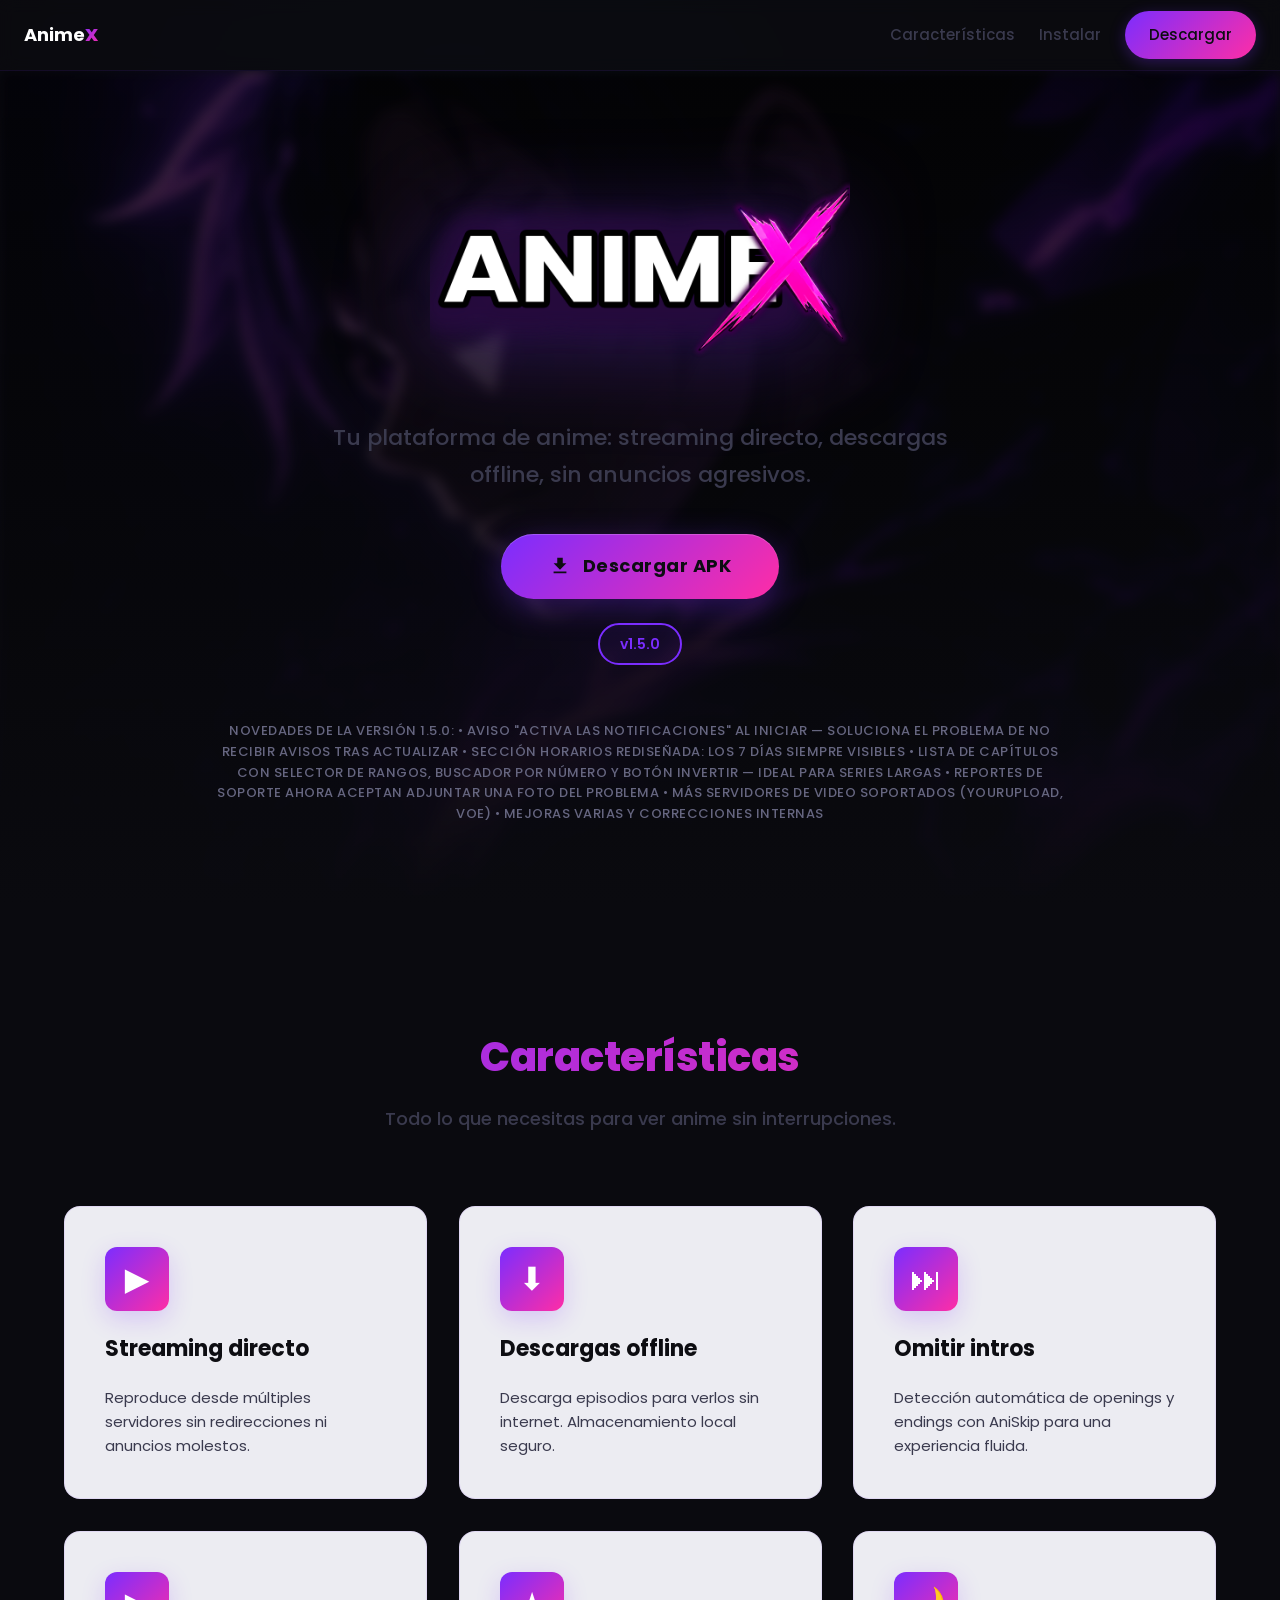
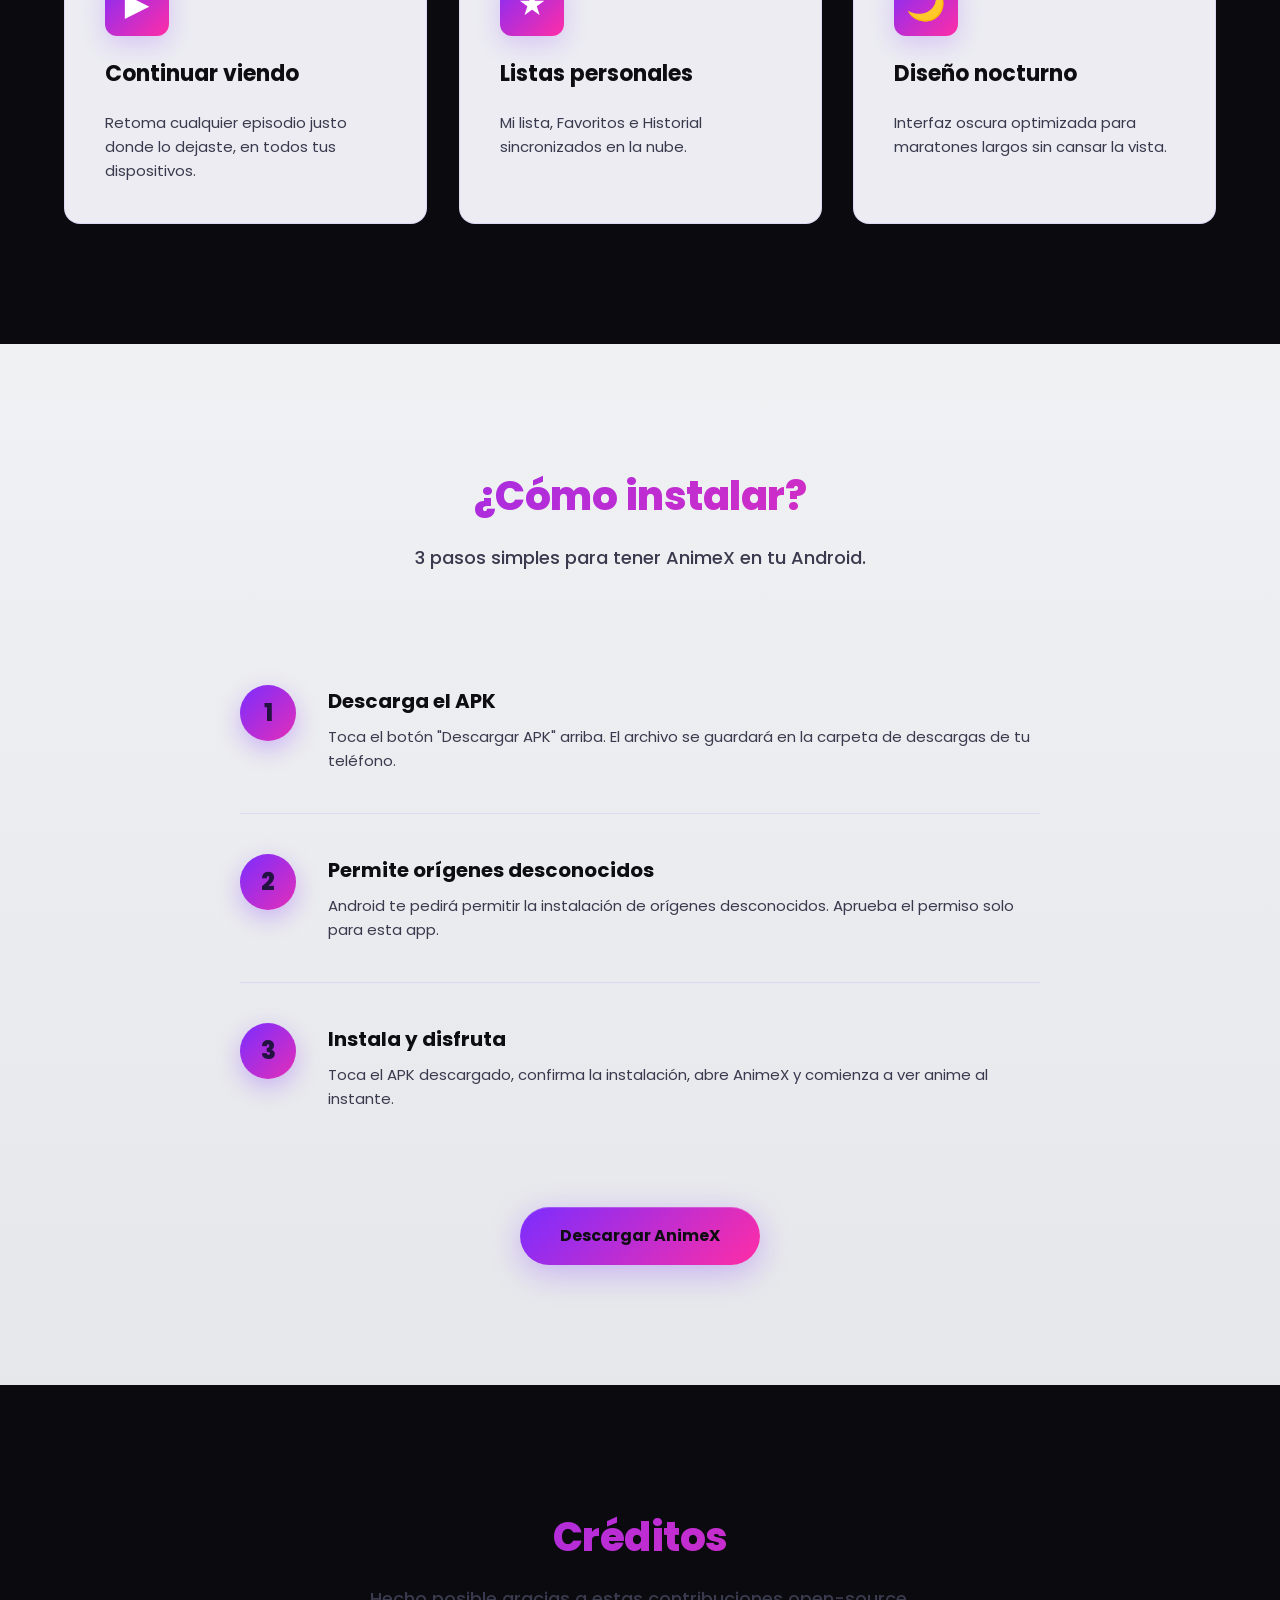
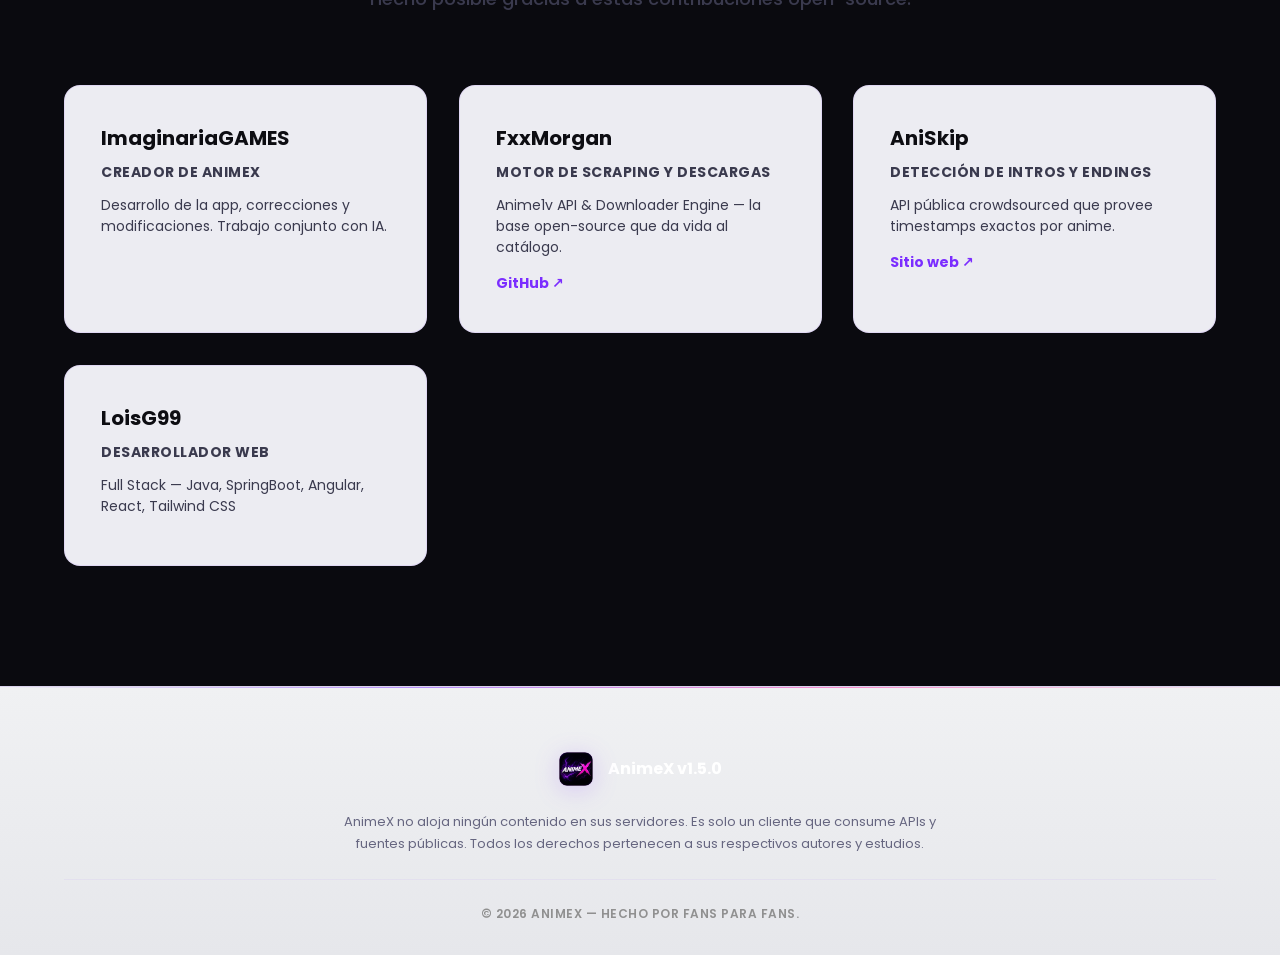
==== commit c8b9e8be: "Modificando Card Lois" ====
--- a/index.html
+++ b/index.html
@@ -173,10 +173,9 @@
                     <a href="https://aniskip.com" target="_blank" rel="noopener noreferrer" class="credit-link">Sitio web ↗</a>
                 </article>
                 <article class="credit-card" role="listitem">
-                    <h3>LuisGeorge99</h3>
+                    <h3>LoisG99</h3>
                     <p class="credit-role">Desarrollador web</p>
                     <p>Full Stack — Java, SpringBoot, Angular, React, Tailwind CSS</p>
-                    <a href="https://github.com/LuisGeorge99" target="_blank" rel="noopener noreferrer" class="credit-link">GitHub ↗</a>
                 </article>
             </div>
         </div>
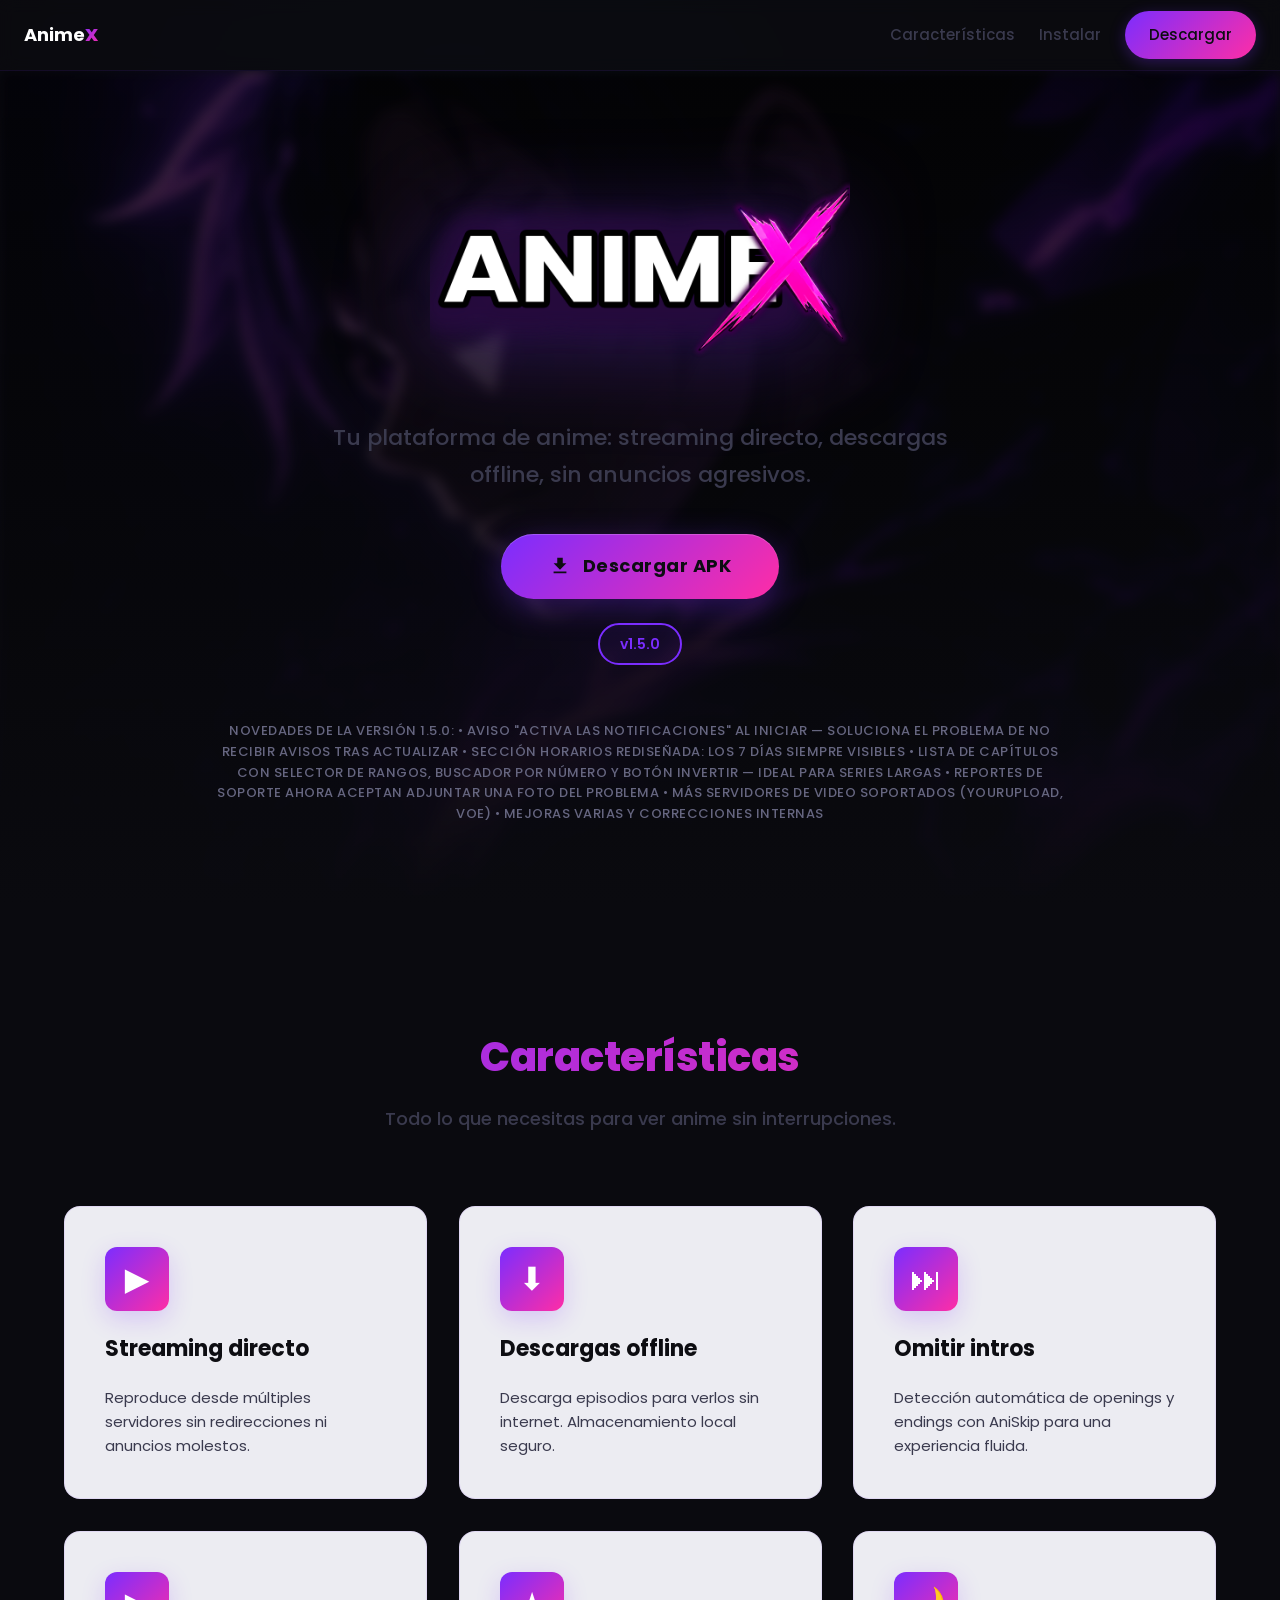
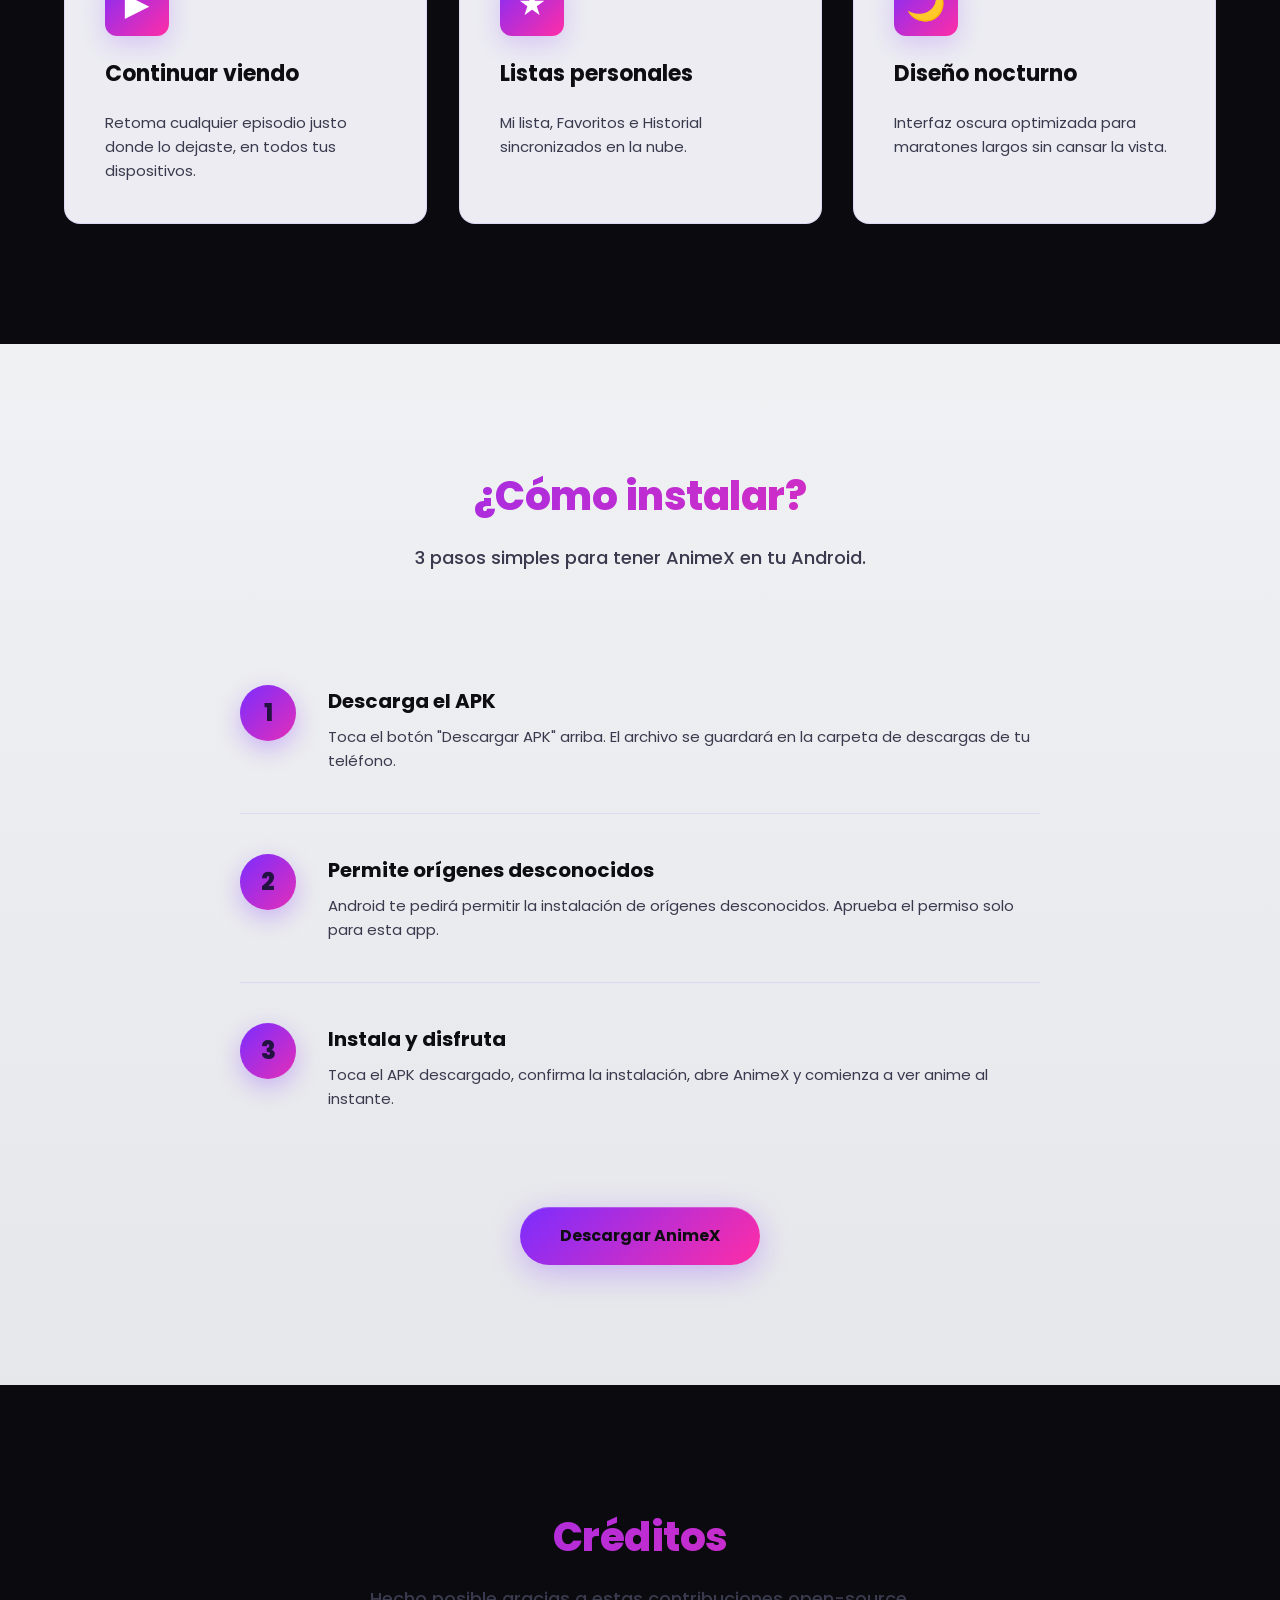
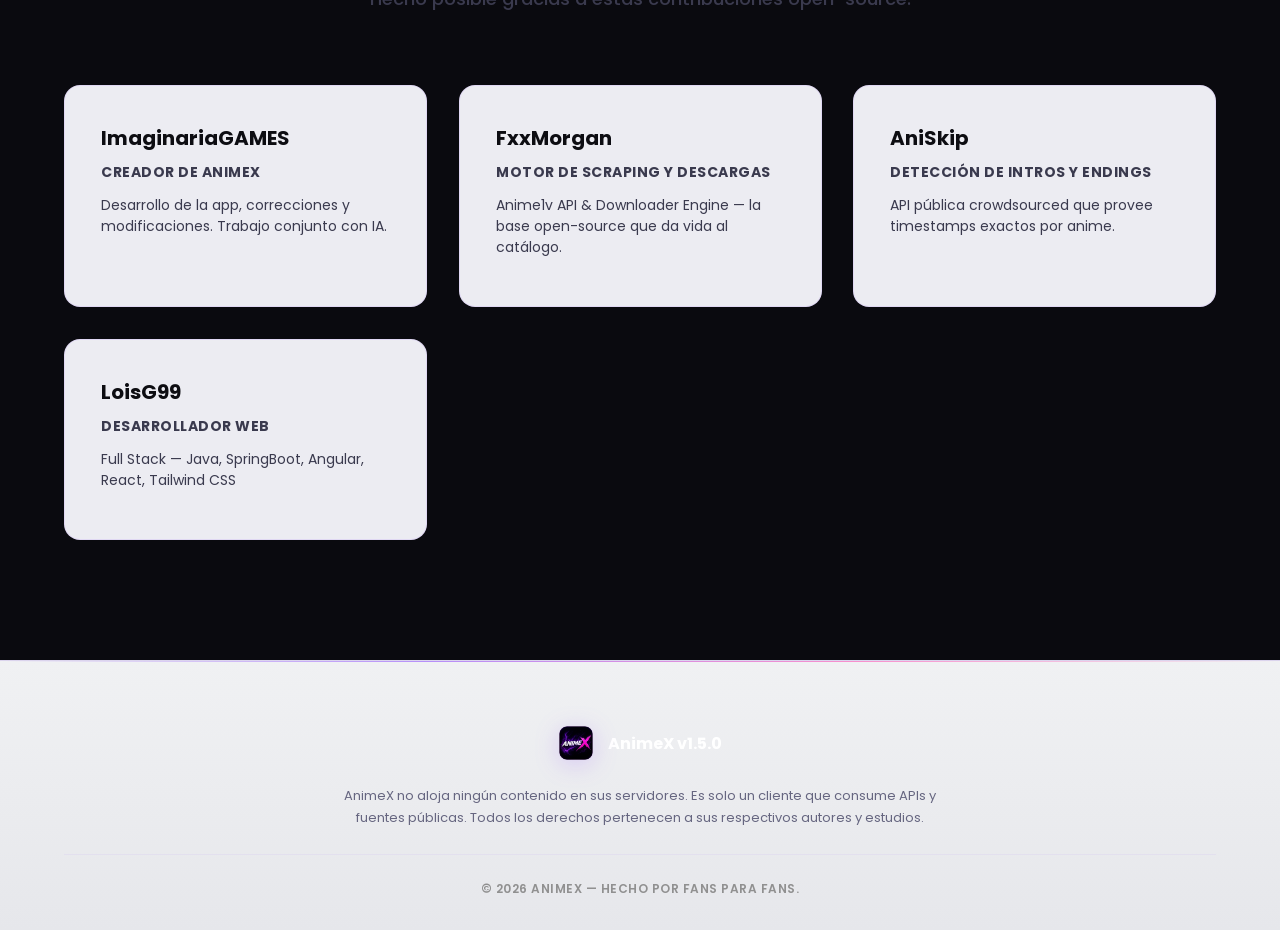
==== commit 541a9be5: "Update index.html quitando links de contacto a todos." ====
--- a/index.html
+++ b/index.html
@@ -164,13 +164,11 @@
                     <h3>FxxMorgan</h3>
                     <p class="credit-role">Motor de scraping y descargas</p>
                     <p>Anime1v API & Downloader Engine — la base open-source que da vida al catálogo.</p>
-                    <a href="https://github.com/FxxMorgan/" target="_blank" rel="noopener noreferrer" class="credit-link">GitHub ↗</a>
                 </article>
                 <article class="credit-card" role="listitem">
                     <h3>AniSkip</h3>
                     <p class="credit-role">Detección de intros y endings</p>
                     <p>API pública crowdsourced que provee timestamps exactos por anime.</p>
-                    <a href="https://aniskip.com" target="_blank" rel="noopener noreferrer" class="credit-link">Sitio web ↗</a>
                 </article>
                 <article class="credit-card" role="listitem">
                     <h3>LoisG99</h3>
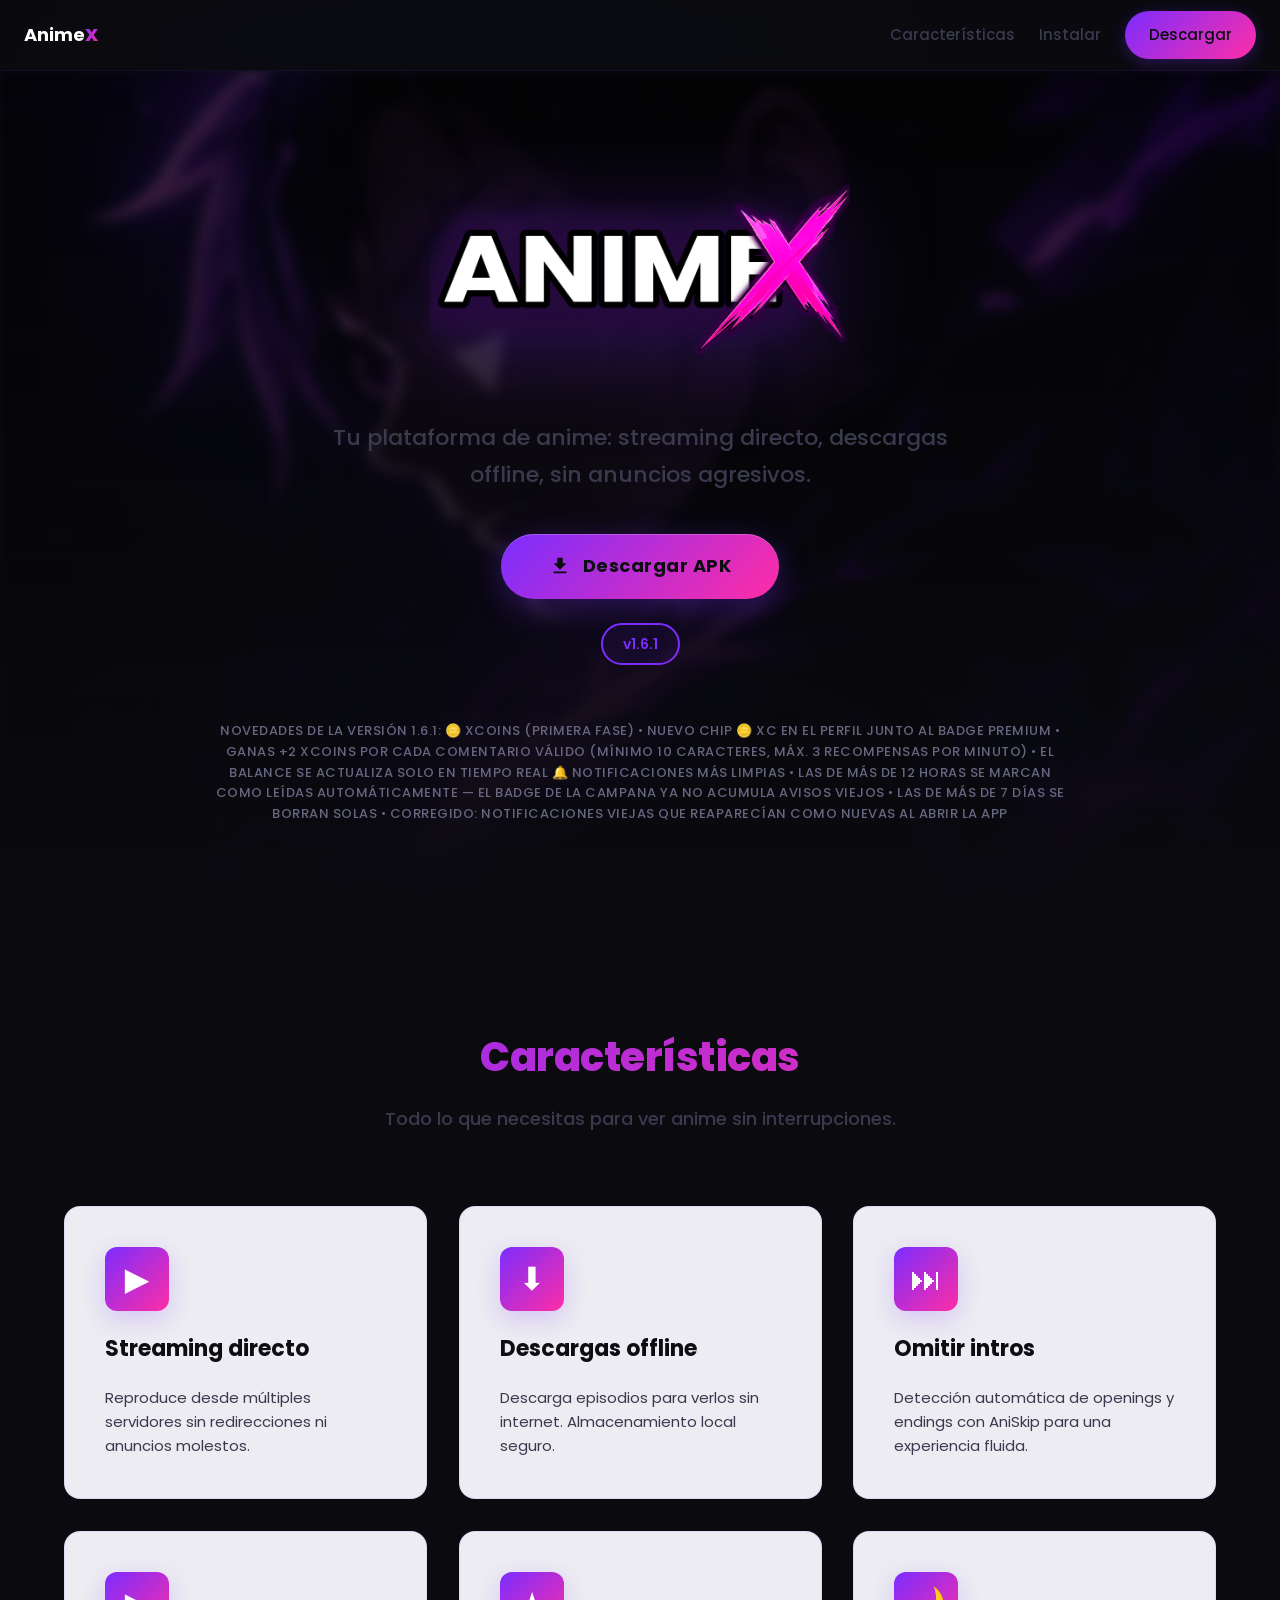
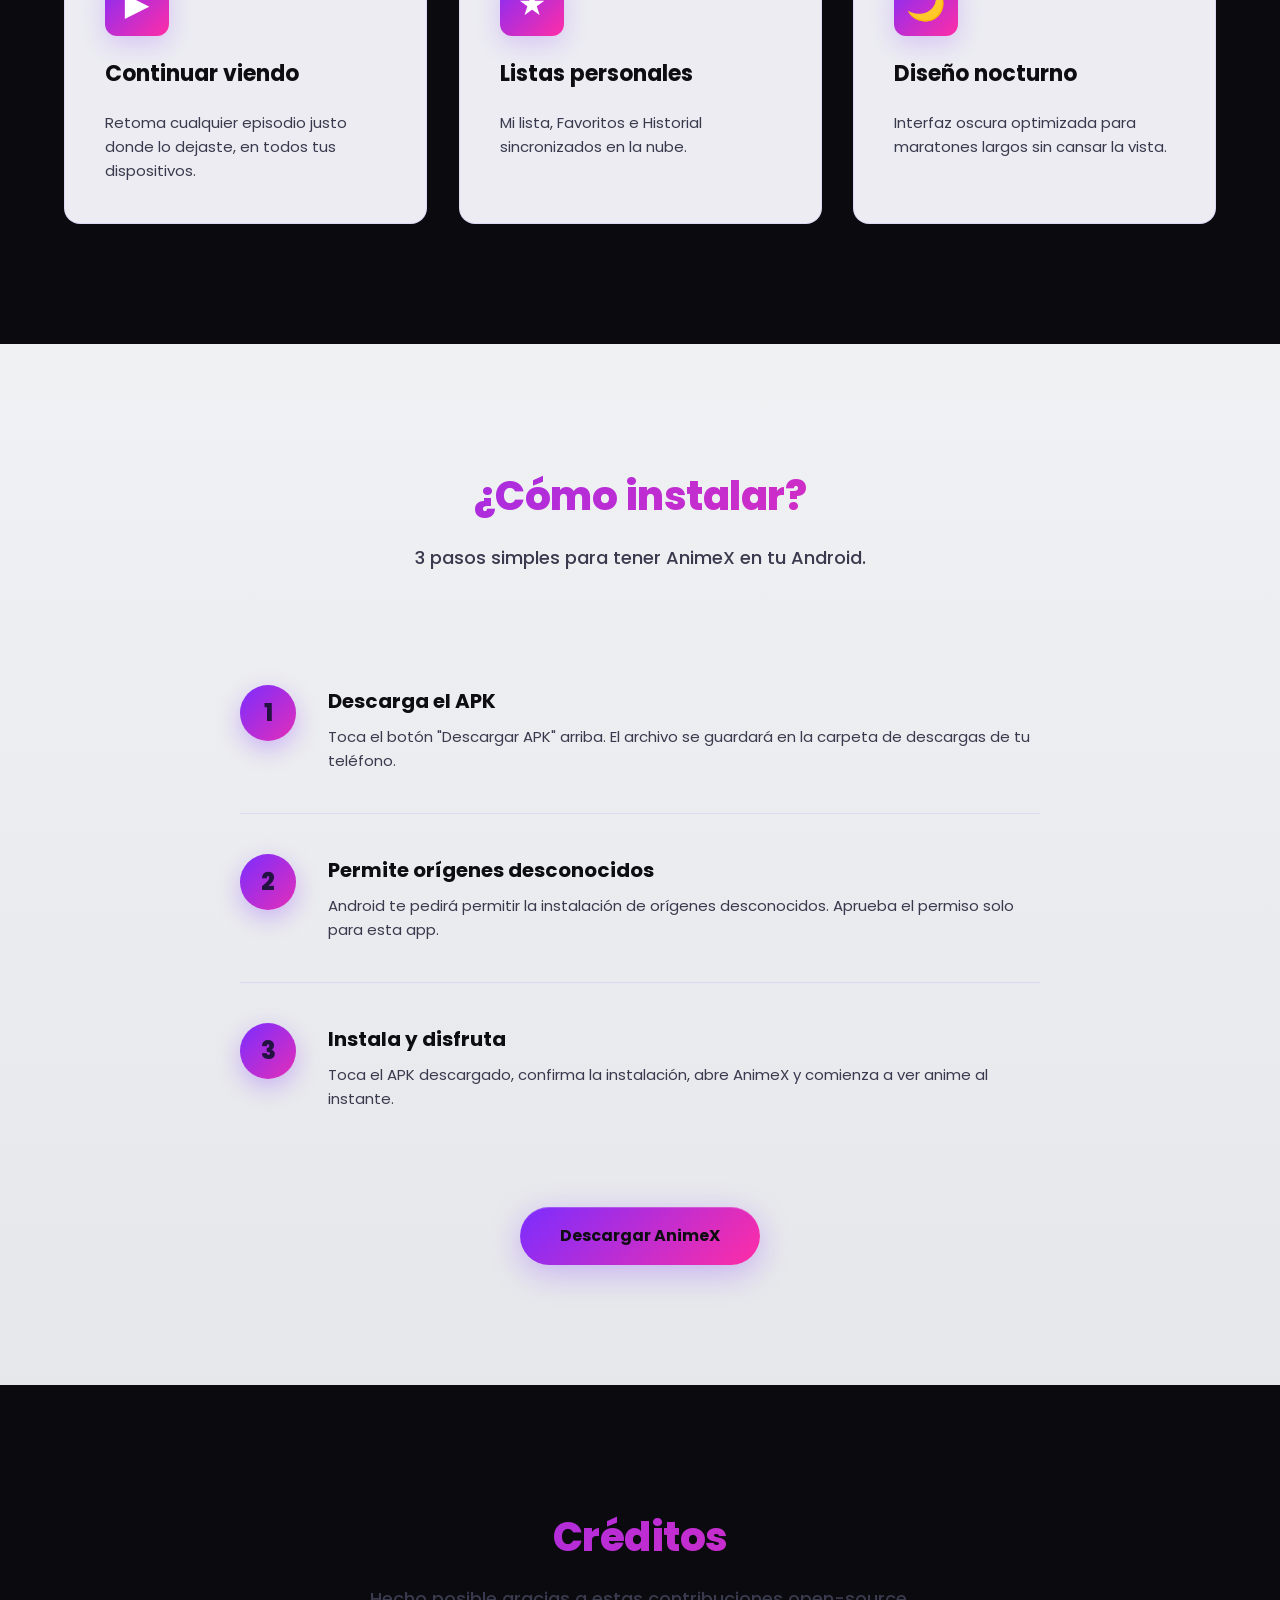
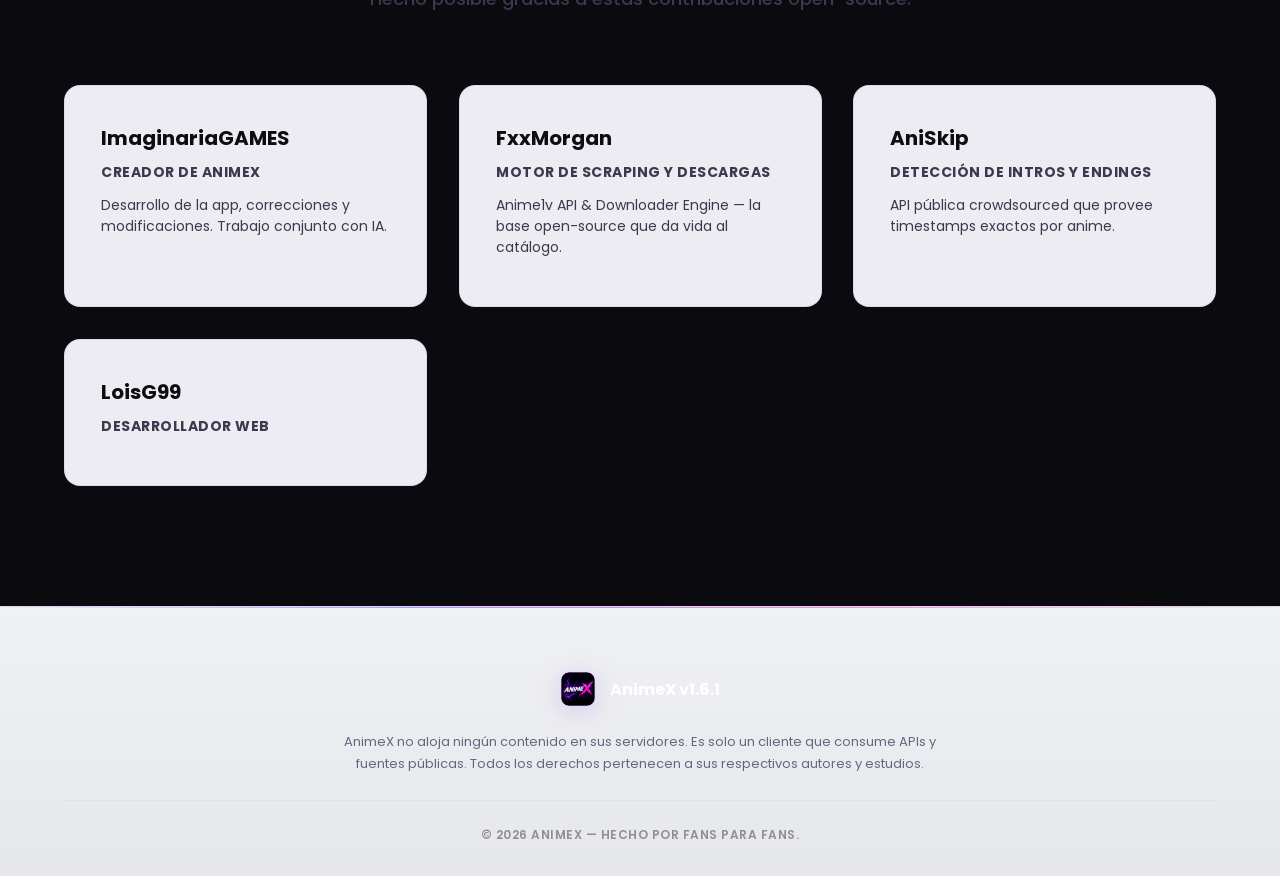
==== commit f3ade959: "Funcion Boton Download en el nav" ====
--- a/index.html
+++ b/index.html
@@ -33,13 +33,13 @@
     <!-- ─────── Header ─────── -->
     <header class="header" role="banner">
         <div class="header-inner">
-            <a href="/" class="logo" title="AnimeX - Inicio">
+            <a href="" class="logo" title="AnimeX - Inicio">
                 <span>Anime<span class="logo-x">X</span></span>
             </a>
             <nav class="nav" role="navigation" aria-label="Navegación principal">
                 <a href="#features" aria-label="Ver características">Características</a>
                 <a href="#install" aria-label="Cómo instalar">Instalar</a>
-                <a href="#download" class="nav-cta" role="button" aria-label="Descargar APK de AnimeX">Descargar</a>
+                <a href="#download" class="nav-cta" id="download-btn-3" role="button" aria-label="Descargar APK de AnimeX">Descargar</a>
             </nav>
         </div>
     </header>
@@ -173,7 +173,6 @@
                 <article class="credit-card" role="listitem">
                     <h3>LoisG99</h3>
                     <p class="credit-role">Desarrollador web</p>
-                    <p>Full Stack — Java, SpringBoot, Angular, React, Tailwind CSS</p>
                 </article>
             </div>
         </div>
